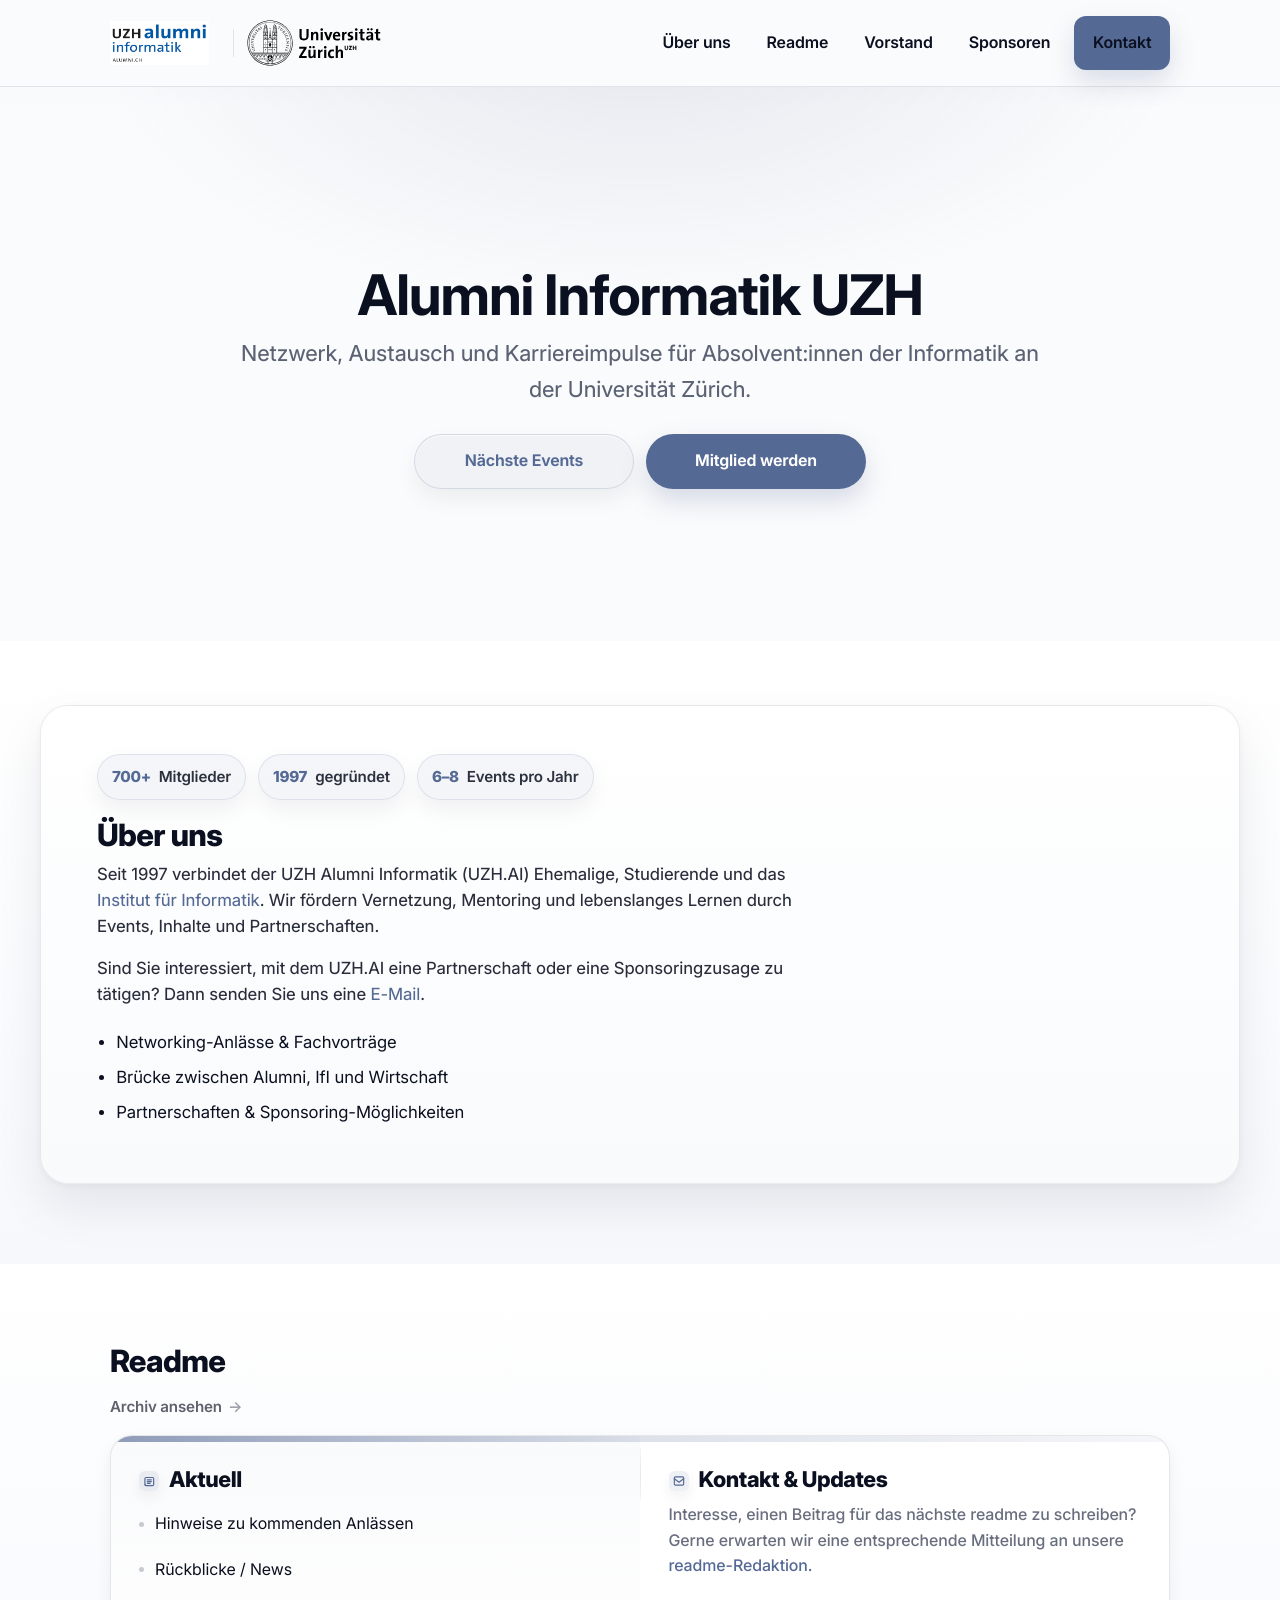
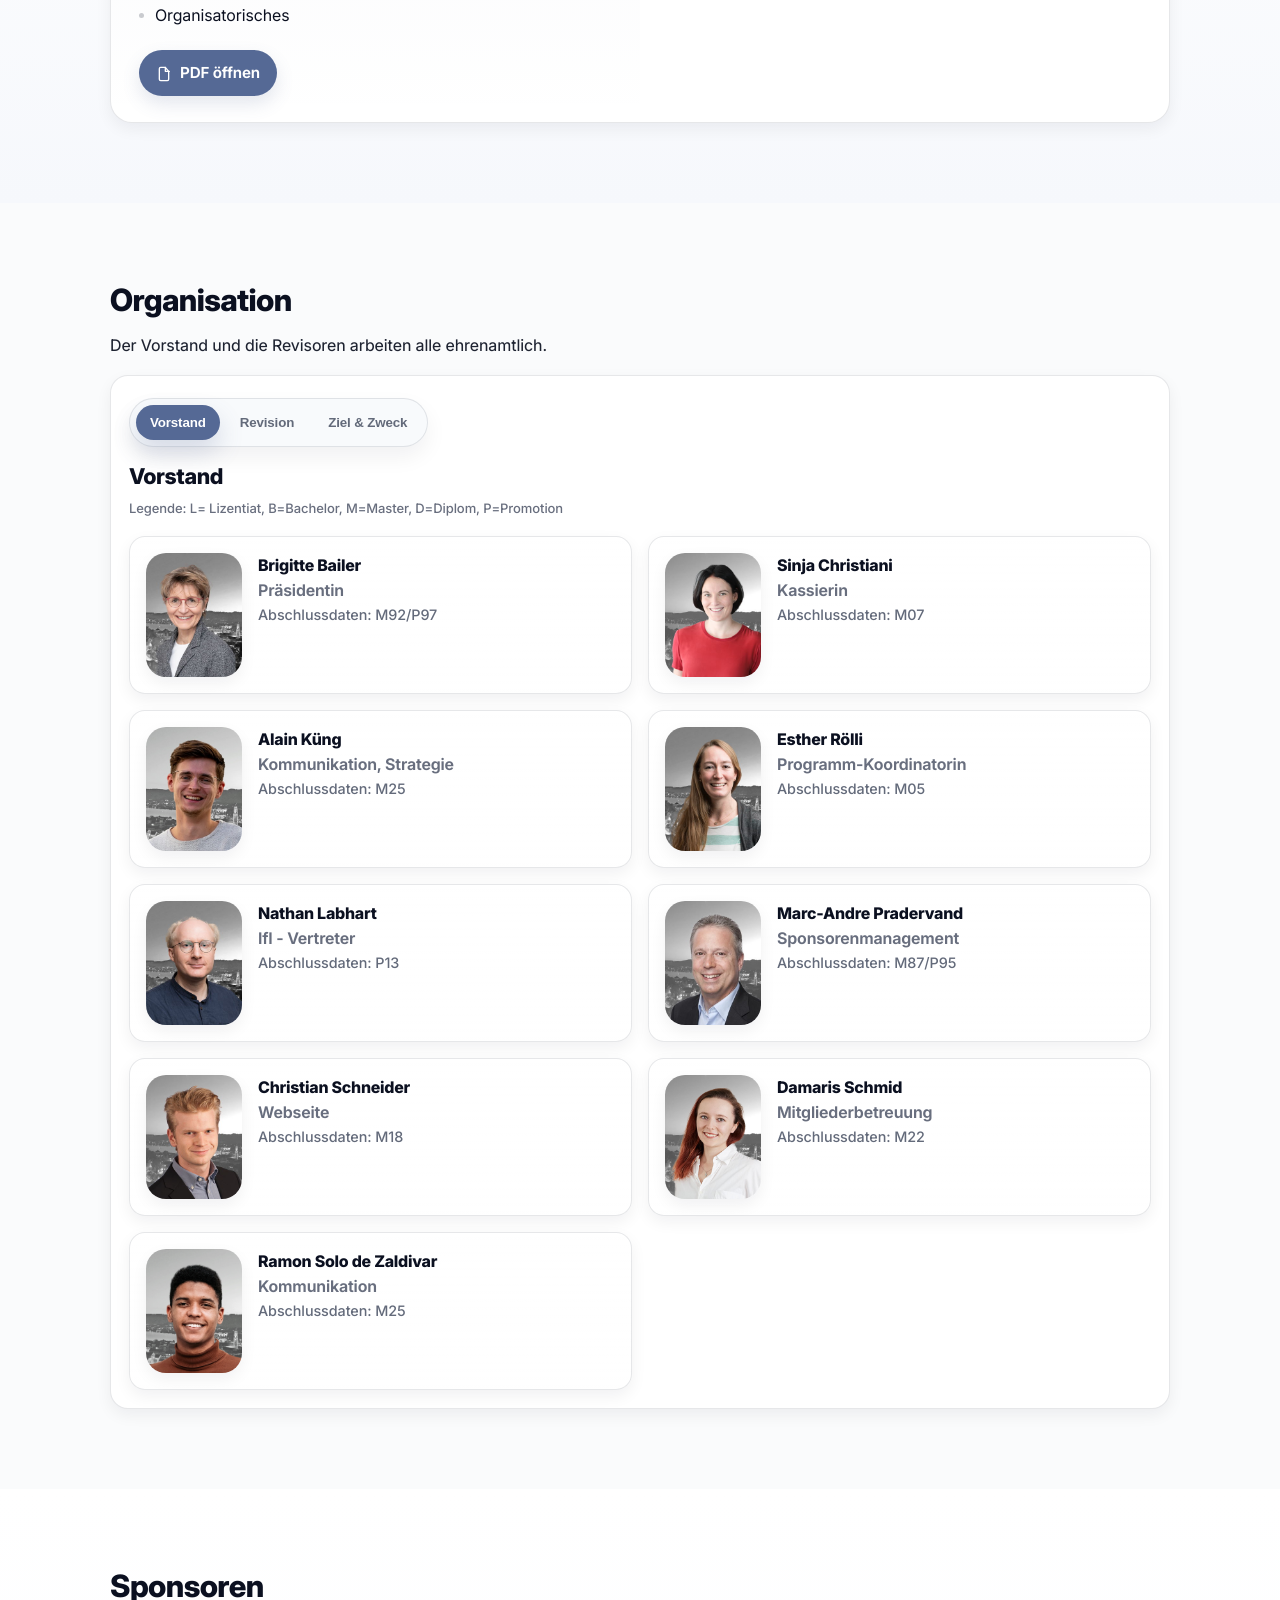
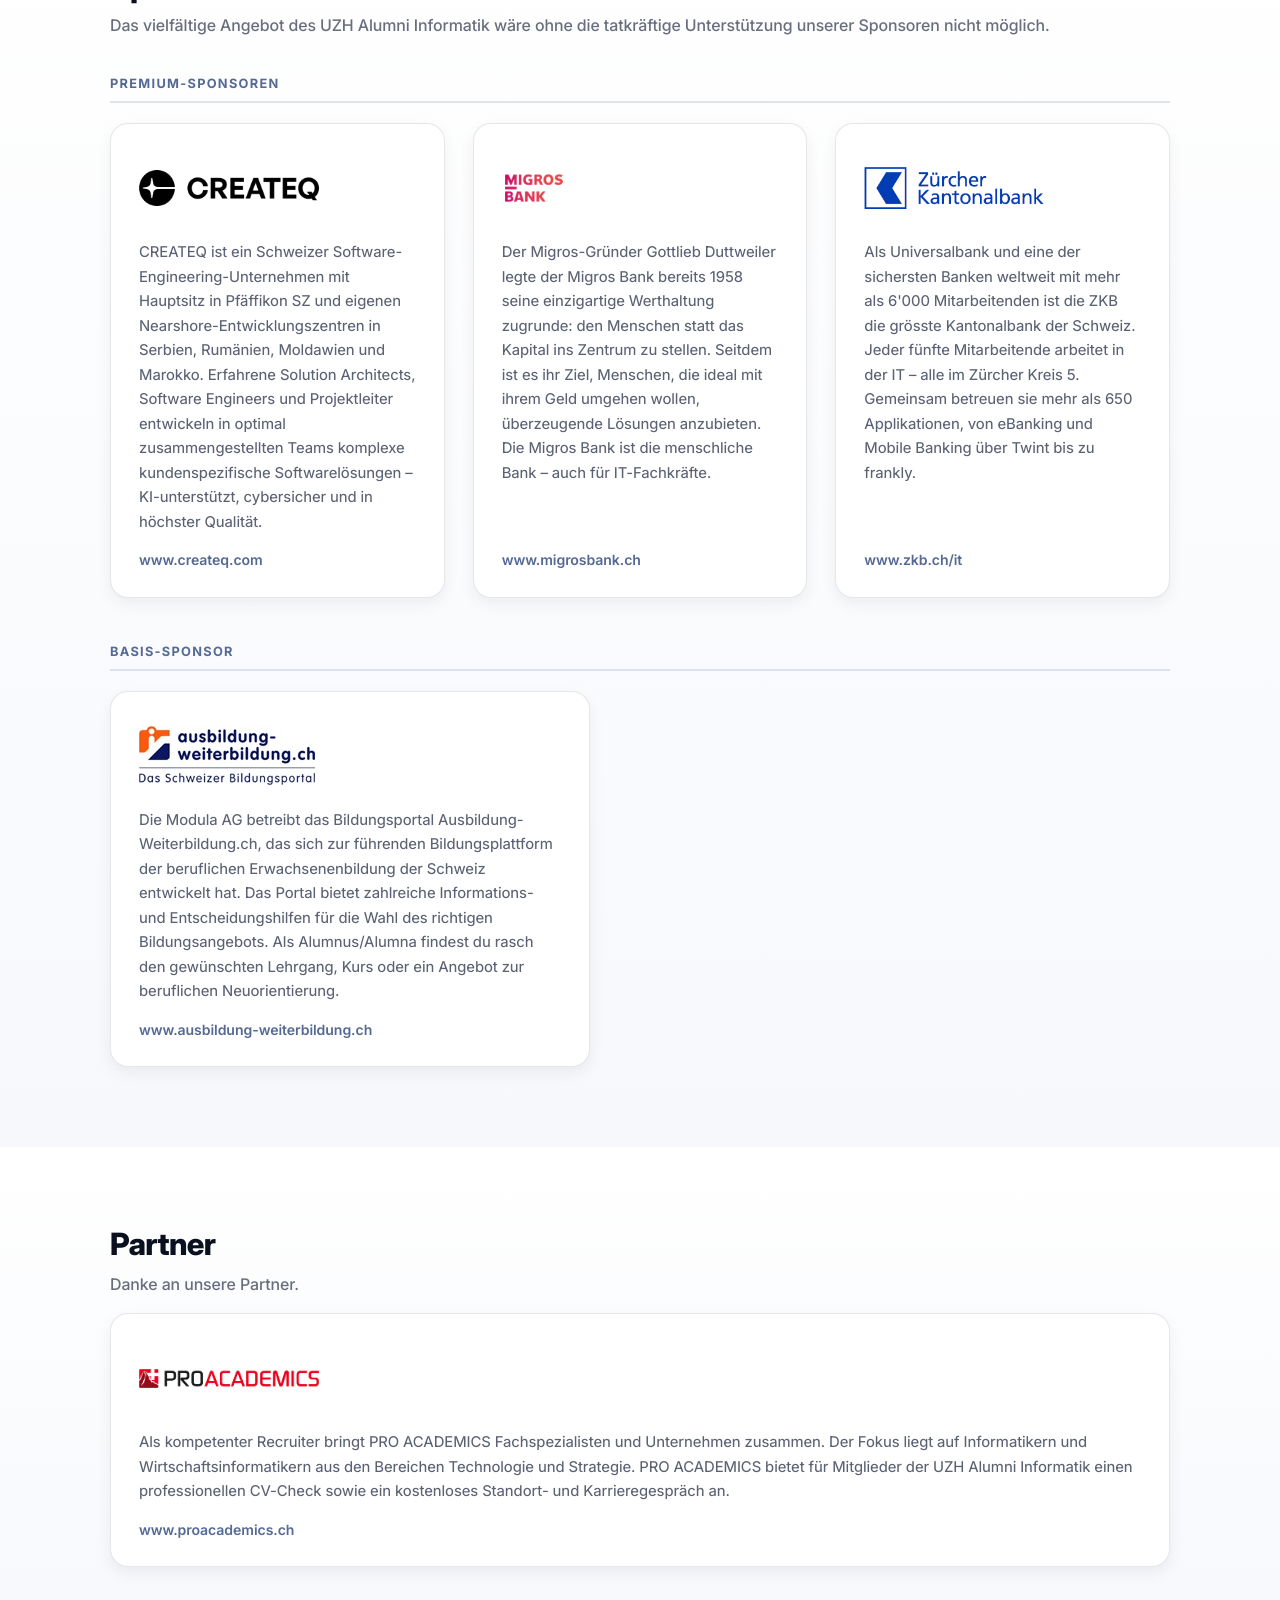
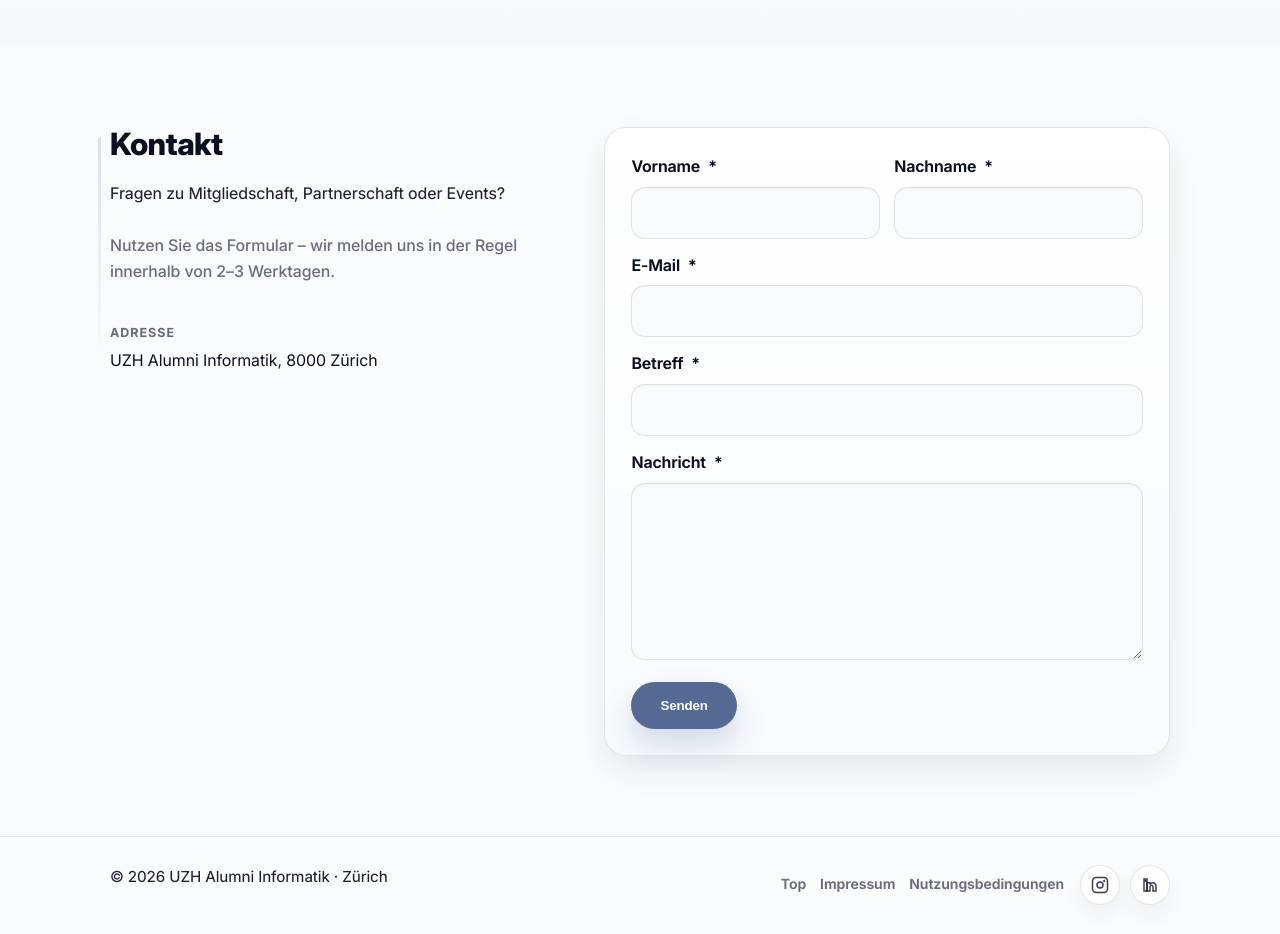
==== index.html @ 8ca9fd99 "feat: sponsor redesign, Pantone brand colour, and PDF event parser Sponsors / Partners: - Brand colo" ====
<!doctype html>
<html lang="de">
<head>
    <meta charset="utf-8"/>
    <meta name="viewport" content="width=device-width, initial-scale=1"/>
    <title>UZH Alumni Informatik – Netzwerk, Events, Sponsoren</title>
    <meta name="description" content="Alumni Informatik Universität Zürich: Netzwerk, Events, Sponsoren & Kontakt."/>

    <!-- Premium typography (optional but recommended) -->
    <link rel="preconnect" href="https://fonts.googleapis.com">
    <link rel="preconnect" href="https://fonts.gstatic.com" crossorigin>
    <link href="https://fonts.googleapis.com/css2?family=Inter:wght@400;500;600;700;800&display=swap" rel="stylesheet">

    <link rel="stylesheet" href="styles.css?v=20251117"/>
    <link rel="icon" href="uploads/logos/alumni_logo_header.png">
</head>
<body class="theme-quartz-ivory">

<header class="site-header">
    <div class="container header-inner">
        <a class="brand" href="#top" aria-label="Startseite">
            <img src="uploads/logos/alumni_logo_header.png" alt="UZH Alumni Informatik - Alumni.ch">
        </a>

        <a class="brand-uzh" href="https://www.uzh.ch" target="_blank" rel="noopener" aria-label="UZH Website">
            <img src="uploads/logos/uzh-logo.svg" alt="Universität Zürich">
        </a>

        <nav class="nav">
            <a href="#about">Über uns</a>
            <!--            <a href="#events">Events</a>-->
            <a href="#readme">Readme</a>
            <a href="#vorstand">Vorstand</a>
            <a href="#sponsors">Sponsoren</a>
            <a href="#contact" class="btn btn-primary">Kontakt</a>
        </nav>

        <button class="nav-toggle" aria-label="Menü öffnen" aria-expanded="false">☰</button>
    </div>
</header>

<!-- Hero -->
<section id="top" class="section hero">
    <div class="container hero-inner">
        <h1>Alumni Informatik UZH</h1>
        <p class="lead">
            Netzwerk, Austausch und Karriereimpulse für Absolvent:innen der Informatik an der Universität Zürich.
        </p>
        <div class="hero-cta">

            <a href="uploads/events/naechste_events.pdf" class="btn btn-ghost" target="_blank" rel="noopener">
                Nächste Events
            </a>
            <a href="https://uzhalumni.ch/page/mitgliedschaft" class="btn btn-primary" target="_blank" rel="noopener">
                Mitglied werden
            </a>
        </div>
    </div>
    <div class="hero-bg" aria-hidden="true"></div>
</section>

<!-- About -->
<section id="about" class="section section-alt">
    <div class="container grid-2 about-card">
        <div>
            <ul class="about-stats">
                <li><strong>700+</strong> Mitglieder</li>
                <li><strong>1997</strong> gegründet</li>
                <li><strong>6–8</strong> Events pro Jahr</li>
            </ul>

            <h2>Über uns</h2>
            <p>
                Seit 1997 verbindet der UZH Alumni Informatik (UZH.AI) Ehemalige, Studierende und das
                <a href="https://www.ifi.uzh.ch" target="_blank" rel="noopener">Institut für Informatik</a>.
                Wir fördern Vernetzung, Mentoring und lebenslanges Lernen durch Events, Inhalte und Partnerschaften.
            </p>
            <p>
                Sind Sie interessiert, mit dem UZH.AI eine Partnerschaft oder eine Sponsoringzusage zu tätigen?
                Dann senden Sie uns eine <a href="#contact">E-Mail</a>.
            </p>

            <ul class="checklist">
                <li>Networking-Anlässe & Fachvorträge</li>
                <li>Brücke zwischen Alumni, IfI und Wirtschaft</li>
                <li>Partnerschaften & Sponsoring-Möglichkeiten</li>
            </ul>
        </div>
    </div>
</section>


<!-- Readme -->
<section id="readme" class="section section-alt">
    <div class="container">
        <div class="section-head readme-head">
            <div class="readme-head-top">
                <h2>Readme</h2>
            </div>
            <!--            <p class="muted">Unser Vereinsbulletin.</p>-->
            <p><a href="readme-archiv.php" class="readme-archive-link">Archiv ansehen</a></p>
        </div>

        <div class="card readme-split">
            <div class="readme-col">
                <h3>Aktuell</h3>
                <ul class="mini-list">
                    <li>Hinweise zu kommenden Anlässen</li>
                    <li>Rückblicke / News</li>
                    <li>Organisatorisches</li>
                </ul>

                <div class="readme-actions">
                    <a class="btn btn-primary btn-sm" href="readme/archive/latest.pdf"
                       target="_blank"
                       rel="noopener">
                        PDF öffnen
                    </a>
                </div>
            </div>

            <div class="readme-divider" aria-hidden="true"></div>

            <div class="readme-col">
                <h3>Kontakt & Updates</h3>
                <p class="muted">
                    Interesse, einen Beitrag für das nächste readme zu schreiben? Gerne erwarten wir eine entsprechende
                    Mitteilung an unsere <a href="mailto:nathan.labhart@alumni.ch">readme-Redaktion.</a>
                </p>
            </div>
        </div>
    </div>
</section>

<!-- Organisation -->
<section id="vorstand" class="section">
    <div class="container">
        <div class="section-head">
            <h2>Organisation</h2>
            <p>Der Vorstand und die Revisoren arbeiten alle ehrenamtlich.</p>
        </div>

        <article class="card org-card">
            <div class="org-tabs in-card" role="tablist" aria-label="Organisation Tabs">
                <button class="tab active" role="tab" aria-selected="true" aria-controls="tab-vorstand" id="t-vorstand">
                    Vorstand
                </button>
                <button class="tab" role="tab" aria-selected="false" aria-controls="tab-revision" id="t-revision">
                    Revision
                </button>
                <button class="tab" role="tab" aria-selected="false" aria-controls="tab-zweck" id="t-zweck">Ziel &
                    Zweck
                </button>
            </div>

            <div class="org-panels">
                <!-- Vorstand -->
                <section id="tab-vorstand" class="org-panel" role="tabpanel" aria-labelledby="t-vorstand">
                    <h3>Vorstand</h3>
                    <p class="muted" style="font-size: small">Legende: L= Lizentiat, B=Bachelor, M=Master, D=Diplom,
                        P=Promotion</p>
                    <div class="people-grid">
                        <article class="person">
                            <img class="person-photo" src="uploads/vorstand/brigitte.jpg" alt="Brigitte Bailer"
                                 loading="lazy">
                            <div class="person-body">
                                <div class="person-name">Brigitte Bailer</div>
                                <div class="person-role">Präsidentin</div>
                                <div class="person-meta">Abschlussdaten: M92/P97</div>
                            </div>
                        </article>

                        <article class="person">
                            <img class="person-photo" src="uploads/vorstand/sinja.jpg" alt="Sinja Christiani"
                                 loading="lazy">
                            <div class="person-body">
                                <div class="person-name">Sinja Christiani</div>
                                <div class="person-role">Kassierin</div>
                                <div class="person-meta">Abschlussdaten: M07</div>
                            </div>
                        </article>

                        <article class="person">
                            <img class="person-photo" src="uploads/vorstand/alain.jpg" alt="Alain Küng" loading="lazy">
                            <div class="person-body">
                                <div class="person-name">Alain Küng</div>
                                <div class="person-role">Kommunikation, Strategie</div>
                                <div class="person-meta">Abschlussdaten: M25</div>
                            </div>
                        </article>

                        <article class="person">
                            <img class="person-photo" src="uploads/vorstand/esther.jpg" alt="Esther Rölli"
                                 loading="lazy">
                            <div class="person-body">
                                <div class="person-name">Esther Rölli</div>
                                <div class="person-role">Programm-Koordinatorin</div>
                                <div class="person-meta">Abschlussdaten: M05</div>
                            </div>
                        </article>

                        <article class="person">
                            <img class="person-photo" src="uploads/vorstand/nathan.jpg" alt="Nathan Labhart"
                                 loading="lazy">
                            <div class="person-body">
                                <div class="person-name">Nathan Labhart</div>
                                <div class="person-role">IfI - Vertreter</div>
                                <div class="person-meta">Abschlussdaten: P13</div>
                            </div>
                        </article>

                        <article class="person">
                            <img class="person-photo" src="uploads/vorstand/marc.jpg" alt="Marc-Andre Pradervand"
                                 loading="lazy">
                            <div class="person-body">
                                <div class="person-name">Marc-Andre Pradervand</div>
                                <div class="person-role">Sponsorenmanagement</div>
                                <div class="person-meta">Abschlussdaten: M87/P95</div>
                            </div>
                        </article>

                        <article class="person">
                            <img class="person-photo" src="uploads/vorstand/christian.jpg" alt="Christian Schneider"
                                 loading="lazy">
                            <div class="person-body">
                                <div class="person-name">Christian Schneider</div>
                                <div class="person-role">Webseite</div>
                                <div class="person-meta">Abschlussdaten: M18</div>
                            </div>
                        </article>

                        <article class="person">
                            <img class="person-photo" src="uploads/vorstand/damaris.png" alt="Damaris Schmid"
                                 loading="lazy">
                            <div class="person-body">
                                <div class="person-name">Damaris Schmid</div>
                                <div class="person-role">Mitgliederbetreuung</div>
                                <div class="person-meta">Abschlussdaten: M22</div>
                            </div>
                        </article>

                        <article class="person">
                            <img class="person-photo" src="uploads/vorstand/ramon.jpg" alt="Ramon Solo de Zaldivar"
                                 loading="lazy">
                            <div class="person-body">
                                <div class="person-name">Ramon Solo de Zaldivar</div>
                                <div class="person-role">Kommunikation</div>
                                <div class="person-meta">Abschlussdaten: M25</div>
                            </div>
                        </article>
                    </div>
                </section>

                <!-- Revision -->
                <section id="tab-revision" class="org-panel hidden" role="tabpanel" aria-labelledby="t-revision">
                    <h3>Revision</h3>
                    <p class="muted" style="font-size: small">Legende: L= Lizentiat, B=Bachelor, M=Master, D=Diplom,
                        P=Promotion</p>
                    <div class="people-grid">
                        <article class="person">
                            <img class="person-photo" src="uploads/vorstand/caroline.jpg" alt="Caroline Grässler"
                                 loading="lazy">
                            <div class="person-body">
                                <div class="person-name">Caroline Grässle</div>
                                <div class="person-role">Revisorin</div>
                                <div class="person-meta">Abschlussdaten: L87</div>
                            </div>
                        </article>

                        <article class="person">
                            <img class="person-photo" src="uploads/vorstand/oliver.jpg" alt="Oliver Hoeffleur"
                                 loading="lazy">
                            <div class="person-body">
                                <div class="person-name">Oliver Hoeffleur</div>
                                <div class="person-role">Revisor</div>
                                <div class="person-meta">Abschlussdaten: D00</div>
                            </div>
                        </article>
                    </div>
                </section>

                <!-- Ziel & Zweck -->
                <section id="tab-zweck" class="org-panel hidden" role="tabpanel" aria-labelledby="t-zweck">
                    <h3>Ziel & Zweck</h3>
                    <div class="zweck-grid">
                        <div>
                            <p class="muted">
                                Die UZH Alumni Informatik (UZH.AI) wurde 1997 gegründet und war 2006 Mitgründerin des
                                Dachverbandes der Alumni-Organisationen der Universität Zürich.
                            </p>
                            <p class="muted">Der Verein richtet sich an alle Absolventinnen und Absolventen eines
                                Informatikstudiums an der Universität Zürich sowie an promovierte Forschende des
                                Instituts für Informatik (IfI). Ziel der UZH.AI ist es:</p>
                            <ul class="checklist">
                                <li>Kontaktpflege unter ehemaligen Studentinnen und Studenten (engl. alumni) nach dem
                                    Abschluss des Studiums oder des Doktorats und Aufbau einer Plattform für
                                    Erfahrungsaustausch, Networking, Karriereförderung und gesellschaftliche Anlässe.
                                </li>
                                <li>Förderung des Ansehens der UZH.AI Studiengänge in der Öffentlichkeit und damit des
                                    Ansehens der Universität Zürich (UZH), des Instituts für Informatik (IfI) und der
                                    wirtschaftswissenschaftlichen Fakultät (WWF) und der UZH Alumni-Gemeinde
                                </li>
                                <li>Unterstützung des akademischen Nachwuchses in den UZH.AI-Studiengängen.</li>
                                <li>Vernetzung von Alumni & IfI</li>
                            </ul>
                        </div>

                        <div class="card inner">
                            <h4>Dokumente</h4>
                            <div class="doc-links">
                                <a class="btn btn-ghost" href="uploads/statuten/uzh_ai_statuten.pdf" target="_blank"
                                   rel="noopener">Statuten</a>
<!--                                <a class="btn btn-ghost" href="uploads/reglement.pdf" target="_blank" rel="noopener">Reglement</a>-->
                            </div>
                        </div>
                    </div>
                </section>
            </div>
        </article>
    </div>
</section>

<!-- Sponsors -->
<section id="sponsors" class="section section-alt">
    <div class="container">
        <h2>Sponsoren</h2>
        <p class="muted">Das vielfältige Angebot des UZH Alumni Informatik wäre ohne die tatkräftige Unterstützung unserer Sponsoren nicht möglich.</p>

        <h3 class="sponsor-tier-label">Premium-Sponsoren</h3>
        <div class="sponsor-grid">
            <div class="sponsor-card">
                <a href="https://www.createq.com/" target="_blank" rel="noopener" title="Createq – Website öffnen" class="sponsor-logo-link">
                    <img src="uploads/logos/logo_createq.png" alt="Createq"/>
                </a>
                <p class="sponsor-desc">CREATEQ ist ein Schweizer Software-Engineering-Unternehmen mit Hauptsitz in Pfäffikon SZ und eigenen Nearshore-Entwicklungszentren in Serbien, Rumänien, Moldawien und Marokko. Erfahrene Solution Architects, Software Engineers und Projektleiter entwickeln in optimal zusammengestellten Teams komplexe kundenspezifische Softwarelösungen – KI-unterstützt, cybersicher und in höchster Qualität.</p>
                <a href="https://www.createq.com/" target="_blank" rel="noopener" class="sponsor-link">www.createq.com</a>
            </div>
            <div class="sponsor-card">
                <a href="https://www.migrosbank.ch/" target="_blank" rel="noopener" title="Migros Bank – Website öffnen" class="sponsor-logo-link">
                    <img src="uploads/logos/logo_migrosbank.png" alt="Migros Bank"/>
                </a>
                <p class="sponsor-desc">Der Migros-Gründer Gottlieb Duttweiler legte der Migros Bank bereits 1958 seine einzigartige Werthaltung zugrunde: den Menschen statt das Kapital ins Zentrum zu stellen. Seitdem ist es ihr Ziel, Menschen, die ideal mit ihrem Geld umgehen wollen, überzeugende Lösungen anzubieten. Die Migros Bank ist die menschliche Bank – auch für IT-Fachkräfte.</p>
                <a href="https://www.migrosbank.ch/" target="_blank" rel="noopener" class="sponsor-link">www.migrosbank.ch</a>
            </div>
            <div class="sponsor-card">
                <a href="https://www.zkb.ch/it" target="_blank" rel="noopener" title="Zürcher Kantonalbank – Website öffnen" class="sponsor-logo-link">
                    <img src="uploads/logos/logo_zkb.png" alt="Zürcher Kantonalbank"/>
                </a>
                <p class="sponsor-desc">Als Universalbank und eine der sichersten Banken weltweit mit mehr als 6'000 Mitarbeitenden ist die ZKB die grösste Kantonalbank der Schweiz. Jeder fünfte Mitarbeitende arbeitet in der IT – alle im Zürcher Kreis 5. Gemeinsam betreuen sie mehr als 650 Applikationen, von eBanking und Mobile Banking über Twint bis zu frankly.</p>
                <a href="https://www.zkb.ch/it" target="_blank" rel="noopener" class="sponsor-link">www.zkb.ch/it</a>
            </div>
        </div>

        <h3 class="sponsor-tier-label sponsor-tier-label--basis">Basis-Sponsor</h3>
        <div class="sponsor-grid sponsor-grid--basis">
            <div class="sponsor-card">
                <a href="https://www.ausbildung-weiterbildung.ch/" target="_blank" rel="noopener" title="Ausbildung-Weiterbildung.ch – Website öffnen" class="sponsor-logo-link">
                    <img src="uploads/logos/logo_ausbildung-weiterbildung.jpg" alt="Ausbildung-Weiterbildung.ch"/>
                </a>
                <p class="sponsor-desc">Die Modula AG betreibt das Bildungsportal Ausbildung-Weiterbildung.ch, das sich zur führenden Bildungsplattform der beruflichen Erwachsenenbildung der Schweiz entwickelt hat. Das Portal bietet zahlreiche Informations- und Entscheidungshilfen für die Wahl des richtigen Bildungsangebots. Als Alumnus/Alumna findest du rasch den gewünschten Lehrgang, Kurs oder ein Angebot zur beruflichen Neuorientierung.</p>
                <a href="https://www.ausbildung-weiterbildung.ch/" target="_blank" rel="noopener" class="sponsor-link">www.ausbildung-weiterbildung.ch</a>
            </div>
        </div>
    </div>
</section>

<!-- Partners -->
<section id="partner" class="section section-alt">
    <div class="container">
        <h2>Partner</h2>
        <p class="muted">Danke an unsere Partner.</p>

        <div class="sponsor-grid">
            <div class="sponsor-card">
                <a href="https://www.proacademics.ch/" target="_blank" rel="noopener" title="Pro Academics AG – Website öffnen" class="sponsor-logo-link">
                    <img src="uploads/logos/proacademics.webp" alt="Pro Academics AG"/>
                </a>
                <p class="sponsor-desc">Als kompetenter Recruiter bringt PRO ACADEMICS Fachspezialisten und Unternehmen zusammen. Der Fokus liegt auf Informatikern und Wirtschaftsinformatikern aus den Bereichen Technologie und Strategie. PRO ACADEMICS bietet für Mitglieder der UZH Alumni Informatik einen professionellen CV-Check sowie ein kostenloses Standort- und Karrieregespräch an.</p>
                <a href="https://www.proacademics.ch/" target="_blank" rel="noopener" class="sponsor-link">www.proacademics.ch</a>
            </div>
        </div>
    </div>
</section>

<!-- Contact -->
<section id="contact" class="section">
    <div class="container grid-2">
        <div class="contact-copy">
            <h2>Kontakt</h2>
            <p class="contact-lead">Fragen zu Mitgliedschaft, Partnerschaft oder Events?</p>
            <p class="muted">Nutzen Sie das Formular – wir melden uns in der Regel innerhalb von 2–3 Werktagen.</p>

            <ul class="contact-meta">
                <li>
                    <span class="label">Adresse</span>
                    <span>UZH Alumni Informatik, 8000 Zürich</span>
                </li>
            </ul>
        </div>

        <form id="contactForm" class="card" method="post" action="api/contact.php" novalidate>
            <div class="grid-2">
                <label><span class="label-text">Vorname<span class="req"></span>*</span>
                    <input name="first" required aria-required="true">
                </label>
                <label><span class="label-text">Nachname<span class="req"></span>*</span>
                    <input name="last" required aria-required="true">
                </label>
            </div>

            <label><span class="label-text">E-Mail<span class="req"></span>*</span>
                <input type="email" name="email" required aria-required="true">
            </label>

            <label><span class="label-text">Betreff<span class="req"></span>*</span>
                <input name="subject" required aria-required="true">
            </label>

            <label><span class="label-text">Nachricht<span class="req"></span>*</span>
                <textarea name="message" rows="6" required aria-required="true"></textarea>
            </label>

            <input type="hidden" name="csrf" id="csrf">
            <input type="hidden" name="company" class="hp" autocomplete="off" tabindex="-1" aria-hidden="true">

            <div class="form-actions">
                <button class="btn btn-primary" type="submit">Senden</button>
                <p id="contactStatus" class="muted" role="status" aria-live="polite"></p>
            </div>
        </form>
    </div>
</section>

<footer class="footer">
    <div class="container footer-inner">
        <p>© <span id="y"></span> UZH Alumni Informatik · Zürich</p>
        <div class="footer-right">
            <nav class="footer-nav" aria-label="Footer Navigation">
                <a href="#top">Top</a>
                <a href="#" onclick="alert('Impressum folgt');return false;">Impressum</a>
                <a href="#" onclick="alert('Nutzungsbedingungen folgen');return false;">Nutzungs­bedingungen</a>
            </nav>

            <div class="social-links" aria-label="Social Media">
                <!-- Replace href with your real profiles -->
                <a class="social" href="#" target="_blank" rel="noopener" aria-label="Instagram">
                    <span class="social-ic" aria-hidden="true">
                        <svg viewBox="0 0 24 24" fill="none" xmlns="http://www.w3.org/2000/svg"><path d="M7 2h10a5 5 0 0 1 5 5v10a5 5 0 0 1-5 5H7a5 5 0 0 1-5-5V7a5 5 0 0 1 5-5Z" stroke="currentColor" stroke-width="2"/><path d="M12 16a4 4 0 1 0 0-8 4 4 0 0 0 0 8Z" stroke="currentColor" stroke-width="2"/><path d="M17.5 6.5h.01" stroke="currentColor" stroke-width="3" stroke-linecap="round"/></svg>
                    </span>
                </a>
                <a class="social" href="https://www.linkedin.com/company/uzh-alumni-informatik" target="_blank" rel="noopener" aria-label="LinkedIn">
                    <span class="social-ic" aria-hidden="true">
                        <svg viewBox="0 0 24 24" fill="none" xmlns="http://www.w3.org/2000/svg"><path d="M4 4h4v16H4V4Z" stroke="currentColor" stroke-width="2"/><path d="M8 9h4v2.2c.6-1.3 2-2.3 3.9-2.3 3 0 4.1 1.9 4.1 5.3V20h-4v-5.2c0-1.5-.3-2.6-1.6-2.6-1.3 0-2.4 1-2.4 2.9V20H8V9Z" stroke="currentColor" stroke-width="2"/><path d="M6 6.5h.01" stroke="currentColor" stroke-width="3" stroke-linecap="round"/></svg>
                    </span>
                </a>
            </div>
        </div>
    </div>
</footer>

<script>
    // Mobile nav
    const toggle = document.querySelector('.nav-toggle');
    const nav = document.querySelector('.nav');
    toggle.addEventListener('click', () => {
        const open = nav.classList.toggle('open');
        toggle.setAttribute('aria-expanded', String(open));
        toggle.setAttribute('aria-label', open ? 'Menü schließen' : 'Menü öffnen');
    });
    nav.querySelectorAll('a').forEach(link => {
        link.addEventListener('click', () => {
            nav.classList.remove('open');
            toggle.setAttribute('aria-expanded', 'false');
            toggle.setAttribute('aria-label', 'Menü öffnen');
        });
    });

    // Footer year
    document.getElementById('y').textContent = new Date().getFullYear();

    // CSRF token for contact
    const token = (Math.random().toString(36).slice(2) + Math.random().toString(36).slice(2));
    document.getElementById('csrf').value = token;
    sessionStorage.setItem('csrf', token);

    // Contact AJAX
    const form = document.getElementById('contactForm');
    const status = document.getElementById('contactStatus');
    form.addEventListener('submit', async (e) => {
        e.preventDefault();
        form.classList.add('was-validated');
        if (!form.checkValidity()) {
            form.reportValidity();
            return;
        }

        status.textContent = 'Senden …';
        status.className = 'muted';

        const data = new FormData(form);
        try {
            const res = await fetch(form.action, {method: 'POST', body: data});
            if (!res.ok) throw new Error('Server error');
            const json = await res.json();

            if (json.ok) {
                status.textContent = 'Danke! Wir melden uns.';
                status.className = 'success-text';
                form.reset();
                form.classList.remove('was-validated');

                const t = Math.random().toString(36).slice(2) + Math.random().toString(36).slice(2);
                document.getElementById('csrf').value = t;
                sessionStorage.setItem('csrf', t);
            } else {
                status.textContent = json.error || 'Senden fehlgeschlagen.';
                status.className = 'error-text';
            }
        } catch (err) {
            status.textContent = 'Netzwerkfehler. Bitte versuchen Sie es erneut.';
            status.className = 'error-text';
            console.error(err);
        }
    });

    // ===== Events Carousel: upcoming only =====
    (async function renderEvents() {
        const track = document.getElementById('eventsTrack');
        const count = document.getElementById('eventsCount');
        const q = document.getElementById('q');
        const prevBtn = document.querySelector('.car-btn.prev');
        const nextBtn = document.querySelector('.car-btn.next');

        let all = [];
        try {
            const res = await fetch('events.json', {cache: 'no-cache'});
            if (!res.ok) throw new Error('Failed to load');
            all = await res.json();
        } catch (e) {
            track.innerHTML = `<p class="muted">Events konnten nicht geladen werden. Bitte versuchen Sie es später erneut.</p>`;
            console.error('Event loading error:', e);
            return;
        }
        all = Array.isArray(all) ? all : [];

        const fmt = new Intl.DateTimeFormat('de-CH', {
            weekday: 'short', year: 'numeric', month: 'short', day: 'numeric', hour: '2-digit', minute: '2-digit'
        });

        function escapeHtml(s) {
            const div = document.createElement('div');
            div.textContent = String(s);
            return div.innerHTML;
        }

        function itemsUpcoming() {
            const now = new Date();
            let items = all.filter(e => new Date(e.start) >= now);
            const text = q.value.trim().toLowerCase();
            if (text) {
                items = items.filter(e =>
                    (e.title ?? '').toLowerCase().includes(text) ||
                    (e.location ?? '').toLowerCase().includes(text) ||
                    (e.description ?? '').toLowerCase().includes(text) ||
                    (e.tags ?? []).join(' ').toLowerCase().includes(text)
                );
            }
            items.sort((a, b) => a.start.localeCompare(b.start));
            return items;
        }

        function render() {
            const items = itemsUpcoming();
            if (!items.length) {
                track.innerHTML = `<p class="muted" style="padding:12px">Keine bevorstehenden Events gefunden.</p>`;
                count.textContent = '';
                prevBtn.disabled = true;
                nextBtn.disabled = true;
                return;
            }

            track.innerHTML = items.map(e => {
                const start = new Date(e.start);
                const end = e.end ? new Date(e.end) : null;
                const when = end ? `${fmt.format(start)} – ${fmt.format(end)}` : fmt.format(start);
                const img = e.image
                    ? `<img loading="lazy" src="${escapeHtml(e.image)}" alt="">`
                    : `<img loading="lazy" src="uploads/logos/uzh-placeholder.jpg" alt="Universität Zürich">`;

                const url = e.url
                    ? `<a class="btn btn-ghost" href="${escapeHtml(e.url)}" target="_blank" rel="noopener">Infos / Anmeldung</a>`
                    : '';

                const tags = (e.tags ?? []).slice(0, 3).map(t => `<span class="tag">${escapeHtml(t)}</span>`).join('');

                return `
          <article class="card event-card">
            <figure class="card-media">
              ${img}
              <span class="card-label">Event</span>
            </figure>
            <div class="event-body">
              <h3>${escapeHtml(e.title ?? '')}</h3>
              <div class="event-meta">${when}${e.location ? ' · ' + escapeHtml(e.location) : ''}</div>
              ${e.description ? `<p>${escapeHtml(e.description)}</p>` : ''}
              <div class="event-actions">
                ${url}
                ${tags ? `<div class="tags">${tags}</div>` : ''}
              </div>
            </div>
          </article>
        `;
            }).join('');

            count.textContent = `${items.length} Event${items.length === 1 ? '' : 's'} angezeigt`;
            requestAnimationFrame(updateArrowState);
        }

        function cardStep() {
            const card = track.querySelector('.event-card');
            if (!card) return 300;
            const style = getComputedStyle(track);
            const gap = parseInt(style.columnGap || style.gap || '18', 10);
            return card.getBoundingClientRect().width + gap;
        }

        function scrollNext() {
            track.scrollBy({left: cardStep(), behavior: 'smooth'});
        }

        function scrollPrev() {
            track.scrollBy({left: -cardStep(), behavior: 'smooth'});
        }

        function updateArrowState() {
            const max = track.scrollWidth - track.clientWidth - 1;
            prevBtn.disabled = track.scrollLeft <= 0;
            nextBtn.disabled = track.scrollLeft >= max;
        }

        let debounceTimer;
        q.addEventListener('input', () => {
            clearTimeout(debounceTimer);
            debounceTimer = setTimeout(render, 250);
        });

        prevBtn.addEventListener('click', scrollPrev);
        nextBtn.addEventListener('click', scrollNext);
        track.addEventListener('scroll', () => window.requestAnimationFrame(updateArrowState));
        window.addEventListener('resize', updateArrowState);

        render();
    })();

    // ===== Tabs for Organisation =====
    (function tabs() {
        const buttons = document.querySelectorAll('.org-tabs .tab');
        const panels = document.querySelectorAll('.org-panel');

        function activate(id) {
            buttons.forEach(b => {
                const on = b.id === id;
                b.classList.toggle('active', on);
                b.setAttribute('aria-selected', on ? 'true' : 'false');
            });
            panels.forEach(p => p.classList.toggle('hidden', p.getAttribute('aria-labelledby') !== id));
        }

        buttons.forEach(b => b.addEventListener('click', () => activate(b.id)));
    })();
</script>
</body>
</html>
---- styles.css ----
/* =========================================================
   UZH Alumni Informatik — Premium, cleaned CSS (used classes only)
========================================================= */

/* ---------- Tokens ---------- */
:root {
    --bg: #fafbfc;
    --fg: #0b1020;
    --muted: #5b6273;

    --line: rgba(15, 23, 42, .10);

    --card: #fff;
    --brand: #556995;
    --brand-ink: #fff;

    --shadow-sm: 0 6px 16px rgba(11, 16, 32, .06);
    --shadow-md: 0 14px 32px rgba(11, 16, 32, .08);

    --radius: 18px;
    --container: 1100px;
}

/* ---------- Reset / Base ---------- */
* {
    box-sizing: border-box;
}

html {
    scroll-behavior: smooth;
    -webkit-font-smoothing: antialiased;
    -moz-osx-font-smoothing: grayscale;
    text-rendering: geometricPrecision;
}

body {
    margin: 0;
    background: var(--bg);
    color: var(--fg);
    font: 16px/1.6 "Inter", system-ui, -apple-system, Segoe UI, Roboto, Ubuntu, sans-serif;
    letter-spacing: -0.005em;
    font-kerning: normal;
}

img {
    max-width: 100%;
    display: block;
}

a {
    color: var(--brand);
    text-decoration: none;
    text-underline-offset: 3px;
    text-decoration-thickness: 1px;
}

a:hover {
    text-decoration: underline;
    text-decoration-thickness: 2px;
}

.muted {
    color: rgba(91, 98, 115, .92);
    font-weight: 500;
}

/* Headings */
h1, h2, h3, h4 {
    letter-spacing: -0.02em;
    line-height: 1.15;
    margin: 0 0 .55rem;
}

h2 {
    font-size: clamp(24px, 2.4vw, 34px);
    font-weight: 800;
}

h3 {
    font-size: clamp(18px, 1.7vw, 22px);
    font-weight: 800;
}

h4 {
    font-size: 16px;
    font-weight: 800;
    letter-spacing: -0.01em;
}

p {
    margin: 0 0 1rem;
    font-weight: 450;
    color: rgba(11, 16, 32, .92);
}

/* ---------- Layout ---------- */
.container {
    max-width: var(--container);
    margin: 0 auto;
    padding: 0 20px;
}

.section {
    padding: 80px 0;
}

.section-alt {
    background: linear-gradient(180deg, #fff, #f6f8fc);
}

.section-head {
    display: flex;
    flex-direction: column;
    align-items: flex-start;
    gap: 6px;
}

.card {
    background: var(--card);
    border: 1px solid var(--line);
    border-radius: var(--radius);
    box-shadow: var(--shadow-sm);
    padding: 22px;
}

.hidden {
    display: none;
}

/* Accessibility */
:focus-visible {
    outline: 3px solid rgba(85, 105, 149, .6);
    outline-offset: 2px;
    border-radius: 8px;
}

@media (prefers-reduced-motion: reduce) {
    * {
        transition: none !important;
    }
}

/* =========================================================
   HEADER / NAV
========================================================= */
.site-header {
    position: sticky;
    top: 0;
    z-index: 50;
    background: rgba(250, 251, 252, .94);
    backdrop-filter: blur(14px);
    border-bottom: 1px solid var(--line);
}

.header-inner {
    display: flex;
    align-items: center;
    gap: 18px;
    min-height: 86px;
}

.brand, .brand-uzh {
    display: flex;
    align-items: center;
}

.brand img {
    height: 44px;
}

.brand-uzh img {
    height: 46px;
}

.brand-uzh {
    padding-left: 14px;
    margin-left: 6px;
    position: relative;
}

.brand-uzh::before {
    content: "";
    position: absolute;
    left: 0;
    top: 50%;
    transform: translateY(-50%);
    width: 1px;
    height: 28px;
    background: var(--line);
}

.nav {
    margin-left: auto;
    display: flex;
    align-items: center;
    gap: 12px;
}

.nav a {
    padding: 9px 12px;
    border-radius: 12px;
    font-weight: 600;
    letter-spacing: -0.01em;
    color: var(--fg);
}

.nav a:not(.btn):hover {
    background: rgba(15, 23, 42, .045);
    text-decoration: none;
}

.nav .btn-primary {
    padding: .8rem 1.1rem;
    box-shadow: 0 12px 26px rgba(85, 105, 149, .20);
}

.nav-toggle {
    display: none;
    background: none;
    border: 0;
    font-size: 26px;
}

@media (max-width: 860px) {
    .nav {
        display: none;
    }

    .nav.open {
        display: block;
        position: absolute;
        right: 20px;
        top: 86px;
        background: var(--card);
        padding: 14px;
        border-radius: 16px;
        box-shadow: var(--shadow-md);
    }

    .nav-toggle {
        display: block;
    }
}

/* =========================================================
   HERO
========================================================= */
.hero {
    position: relative;
    overflow: hidden
}

.hero-inner {
    padding: 96px 0 72px;
    text-align: center
}

.hero h1 {
    font-size: clamp(34px, 5vw, 56px);
    margin: 0 0 10px;
    letter-spacing: -.02em
}

.lead {
    color: var(--muted);
    font-size: clamp(18px, 2.5vw, 22px);
    max-width: 820px;
    margin: 0 auto 26px
}

.hero-cta {
    display: flex;
    gap: 12px;
    justify-content: center;
    flex-wrap: wrap
}

.hero-cta .btn {
    min-width: 220px
}

/* Make ghost look like “Swiss pill” */
.hero-cta .btn-ghost {
    background: rgba(85, 105, 149, .06);
    border: 1px solid rgba(85, 105, 149, .18);
    color: var(--brand);
    box-shadow: 0 10px 22px rgba(11, 16, 32, .06), inset 0 1px 0 rgba(255, 255, 255, .7)
}

.hero-cta .btn-ghost:hover {
    background: rgba(85, 105, 149, .10);
    border-color: rgba(85, 105, 149, .30)
}

.hero-bg {
    position: absolute;
    inset: -20% -20% auto -20%;
    height: 60%;
    background: radial-gradient(900px 450px at 50% 18%, rgba(85, 105, 149, .12), transparent 60%),
    linear-gradient(180deg, rgba(85, 105, 149, .08), transparent 40%);
}


/* =========================================================
   BUTTONS & INPUTS
========================================================= */
.btn {
    display: inline-flex;
    align-items: center;
    justify-content: center;
    padding: .85rem 1.25rem;
    border-radius: 999px;
    border: 1px solid var(--brand);
    background: transparent;
    color: var(--brand);
    font-weight: 650;
    letter-spacing: -0.01em;
    cursor: pointer;
    transition: transform .2s ease, box-shadow .2s ease, background .2s ease, border-color .2s ease, color .2s ease;
}

.btn:hover {
    transform: translateY(-1px);
    text-decoration: none;
}

.btn:active {
    transform: translateY(0);
}

.btn-primary {
    background: var(--brand);
    color: var(--brand-ink);
    border-color: transparent;
    box-shadow: 0 12px 26px rgba(85, 105, 149, .22);
}

.btn-primary:hover {
    box-shadow: 0 18px 36px rgba(85, 105, 149, .28);
}

.btn-ghost {
    border-color: var(--line);
    color: var(--fg);
}

/* Make Hero "Nächste Events" match About pills */
.hero-cta .btn-ghost {
    background: rgba(85, 105, 149, .06);
    border: 1px solid rgba(85, 105, 149, .18);
    color: var(--brand);
    box-shadow: 0 10px 22px rgba(11, 16, 32, .06), inset 0 1px 0 rgba(255, 255, 255, .6);
}

.hero-cta .btn-ghost:hover {
    background: rgba(85, 105, 149, .10);
    border-color: rgba(85, 105, 149, .30);
}

input, textarea {
    width: 100%;
    padding: .85rem 1rem;
    border-radius: 14px;
    border: 1px solid var(--line);
    background: #f8fafc;
    font: inherit;
    letter-spacing: -0.005em;
    font-weight: 500;
}

input:focus, textarea:focus {
    outline: none;
    border-color: var(--brand);
    box-shadow: 0 0 0 3px rgba(85, 105, 149, .12);
    background: #fff;
}

/* =========================================================
   ABOUT (card + pills)
========================================================= */
#about.section-alt {
    padding-top: 64px;
    padding-bottom: 80px;
}

#about .container.grid-2.about-card {
    max-width: 1200px;
    margin: 0 auto;

    background: linear-gradient(180deg, rgba(255, 255, 255, .96), rgba(248, 250, 252, .96));
    border-radius: 28px;
    border: 1px solid rgba(15, 23, 42, .08);
    box-shadow: 0 24px 48px rgba(11, 16, 32, .08), 0 2px 6px rgba(11, 16, 32, .04);

    padding: 48px 56px;
    display: block;
}

@media (max-width: 900px) {
    #about .container.grid-2.about-card {
        padding: 36px 28px;
        border-radius: 22px;
    }
}

#about .about-stats {
    display: flex;
    gap: 12px;
    margin: 0 0 18px;
    padding: 0;
    list-style: none;
    flex-wrap: wrap;
}

#about .about-stats li {
    display: inline-flex;
    align-items: center;
    gap: 8px;
    padding: 10px 14px;
    border-radius: 999px;
    background: rgba(85, 105, 149, .06);
    border: 1px solid rgba(85, 105, 149, .14);
    box-shadow: 0 10px 22px rgba(11, 16, 32, .06);
    color: rgba(11, 16, 32, .86);
    font-size: .95rem;
    font-weight: 600;
    letter-spacing: -0.01em;
}

#about .about-stats li strong {
    font-weight: 800;
    color: var(--brand);
    letter-spacing: -0.02em;
}

@media (max-width: 520px) {
    #about .about-stats {
        gap: 10px;
    }

    #about .about-stats li {
        padding: 9px 12px;
        font-size: .92rem;
    }
}

#about p {
    font-size: 1.05rem;
    line-height: 1.55;
    color: rgba(11, 16, 32, .88);
    max-width: 68ch;
}

/* Checklist (used in About + Zweck) */
.checklist {
    margin: 22px 0 0;
    padding-left: 1.2rem;
}

.checklist li {
    margin: 8px 0;
    font-size: 1.05rem;
}

/* =========================================================
   README (single split card + highlight band)
========================================================= */
#readme .card.readme-split {
    display: grid;
    grid-template-columns:1fr auto 1fr;
    gap: 0;
    padding: 0;
    border-radius: 22px;
    overflow: hidden;
    position: relative;
}

/* top accent band */
#readme .card.readme-split::before {
    content: "";
    position: absolute;
    top: 0;
    left: 0;
    right: 0;
    height: 6px;
    z-index: 3;
    background: linear-gradient(90deg, rgba(85, 105, 149, .65), rgba(85, 105, 149, .25), rgba(85, 105, 149, .05));
}

#readme .readme-col {
    padding: 32px 28px 26px;
}

#readme .readme-divider {
    position: relative;
    z-index: 1;
    background: rgba(15, 23, 42, .08); /* neutral so it doesn't clash with the band */
}

/* subtle divider accent that starts BELOW the band */
#readme .readme-divider::before {
    content: "";
    position: absolute;
    top: 12px; /* avoids band intersection */
    left: -1px;
    width: 3px;
    height: 52px;
    border-radius: 999px;
    background: linear-gradient(180deg, rgba(85, 105, 149, .45), rgba(85, 105, 149, .14), rgba(85, 105, 149, 0));
}

#readme .mini-list {
    margin: 10px 0 0;
    padding-left: 1.2rem;
}

#readme .mini-list li {
    margin: 6px 0;
}

#readme .readme-actions {
    display: flex;
    gap: 12px;
    flex-wrap: wrap;
    margin-top: 16px;
}

/* Readme icons (inline SVG via data URI) */
#readme .readme-col h3 {
    position: relative;
    padding-left: 30px;
}

#readme .readme-col h3::before {
    content: "";
    position: absolute;
    left: 0;
    top: 50%;
    transform: translateY(-50%);
    width: 20px;
    height: 20px;
    border-radius: 6px;
    background: rgba(85, 105, 149, .10);
    box-shadow: 0 6px 14px rgba(11, 16, 32, .06);
    background-repeat: no-repeat;
    background-position: center;
    background-size: 14px 14px;
}

#readme .readme-col:first-child h3::before {
    background-image: url("data:image/svg+xml,%3Csvg xmlns='http://www.w3.org/2000/svg' width='20' height='20' viewBox='0 0 24 24' fill='none'%3E%3Cpath d='M7 6h11a2 2 0 0 1 2 2v10a2 2 0 0 1-2 2H8a3 3 0 0 1-3-3V8a2 2 0 0 1 2-2Z' stroke='%23556995' stroke-width='2' stroke-linecap='round' stroke-linejoin='round'/%3E%3Cpath d='M5 18a2 2 0 0 0 2 2' stroke='%23556995' stroke-width='2' stroke-linecap='round'/%3E%3Cpath d='M9 10h7M9 13h7M9 16h5' stroke='%23556995' stroke-width='2' stroke-linecap='round'/%3E%3C/svg%3E");
}

#readme .readme-col:last-child h3::before {
    background-image: url("data:image/svg+xml,%3Csvg xmlns='http://www.w3.org/2000/svg' width='20' height='20' viewBox='0 0 24 24' fill='none'%3E%3Cpath d='M4 7a2 2 0 0 1 2-2h12a2 2 0 0 1 2 2v10a2 2 0 0 1-2 2H6a2 2 0 0 1-2-2V7Z' stroke='%23556995' stroke-width='2' stroke-linecap='round' stroke-linejoin='round'/%3E%3Cpath d='m4 8 8 6 8-6' stroke='%23556995' stroke-width='2' stroke-linecap='round' stroke-linejoin='round'/%3E%3C/svg%3E");
}

.readme-head-top {
    display: flex;
    align-items: baseline;
    justify-content: space-between;
    gap: 16px;
}

/* Archive link in header */
.readme-archive-link {
    font-size: 0.95rem;
    font-weight: 600;
    letter-spacing: -0.01em;

    color: rgba(11, 16, 32, .65);
    text-decoration: none;

    display: inline-flex;
    align-items: center;
    gap: 6px;

    transition: color .18s ease;
}

/* Arrow */
.readme-archive-link::after {
    content: "→";
    font-size: 0.95rem;
    opacity: .6;
}

/* Hover: subtle, not flashy */
.readme-archive-link:hover {
    color: var(--brand);
}

/* Responsive: stack nicely on small screens */
@media (max-width: 600px) {
    .readme-head-top {
        flex-direction: column;
        align-items: flex-start;
        gap: 6px;
    }
}

/* responsive stack */
@media (max-width: 900px) {
    #readme .card.readme-split {
        grid-template-columns:1fr;
    }

    #readme .readme-divider {
        width: 100%;
        height: 1px;
    }

    #readme .readme-divider::before {
        display: none;
    }
}

/* PDF öffnen: compact, document-like */
#readme .btn-primary {
    padding: 0.62rem 1rem;
    font-size: 0.95rem;
    font-weight: 650;
    box-shadow: 0 8px 18px rgba(85, 105, 149, .16);
}

/* Optional: add icon via CSS if you don't want HTML changes */
#readme .btn-primary::before {
    content: "";
    width: 16px;
    height: 16px;
    margin-right: 8px;
    background-repeat: no-repeat;
    background-position: center;
    background-size: 16px 16px;
    display: inline-block;
    transform: translateY(1px);
    background-image: url("data:image/svg+xml,%3Csvg xmlns='http://www.w3.org/2000/svg' width='24' height='24' fill='none'%3E%3Cpath d='M14 2H7a2 2 0 0 0-2 2v16a2 2 0 0 0 2 2h10a2 2 0 0 0 2-2V8l-5-6Z' stroke='%23fff' stroke-width='2' stroke-linecap='round' stroke-linejoin='round'/%3E%3Cpath d='M14 2v6h6' stroke='%23fff' stroke-width='2' stroke-linecap='round' stroke-linejoin='round'/%3E%3C/svg%3E");
}

/* Subtle hover */
#readme .btn-primary:hover {
    box-shadow: 0 12px 22px rgba(85, 105, 149, .22);
    transform: translateY(-1px);
}

#readme .card.readme-split {
    position: relative;
    overflow: hidden;
}

/* band stays */
#readme .card.readme-split::before {
    content: "";
    position: absolute;
    top: 0;
    left: 0;
    right: 0;
    height: 6px;
    background: linear-gradient(90deg,
    rgba(85, 105, 149, .65),
    rgba(85, 105, 149, .20),
    rgba(85, 105, 149, .06)
    );
}

/* divider: subtle gradient + starts below band */
#readme .readme-divider {
    width: 1px;
    background: transparent;
    position: relative;
}

#readme .readme-divider::before {
    content: "";
    position: absolute;
    top: 12px; /* <-- avoids band clash */
    bottom: 12px;
    left: 0;
    width: 1px;
    background: linear-gradient(
            180deg,
            rgba(15, 23, 42, .04),
            rgba(15, 23, 42, .10),
            rgba(15, 23, 42, .04)
    );
}

/* Calm tonal separation */
#readme .readme-col:first-child {
    background: linear-gradient(180deg, rgba(85, 105, 149, .03), rgba(255, 255, 255, 0));
}

#readme .readme-col:last-child {
    background: transparent;
}

#readme .mini-list {
    list-style: none;
    padding: 0;
    margin: 12px 0 0;
    display: grid;
    gap: 8px;
}

#readme .mini-list li {
    position: relative;
    padding-left: 16px;
}

#readme .mini-list li::before {
    content: "";
    position: absolute;
    left: 0;
    top: .65em;
    width: 5px;
    height: 5px;
    border-radius: 999px;
    background: rgba(15, 23, 42, .22);
}

/* =========================================================
   ORGANISATION (tabs + people cards)
========================================================= */
.org-card {
    padding: 18px;
}

/* pill-like tab bar */
.org-tabs {
    display: inline-flex;
    gap: 6px;
    padding: 6px;
    border-radius: 999px;
    border: 1px solid rgba(15, 23, 42, .10);
    background: rgba(248, 250, 252, .9);
    box-shadow: 0 10px 22px rgba(11, 16, 32, .06);
    margin: 4px 0 18px;
}

.org-tabs .tab {
    border: 0;
    background: transparent;
    padding: 10px 14px;
    border-radius: 999px;
    font-weight: 700;
    letter-spacing: -0.01em;
    color: rgba(91, 98, 115, .95);
    cursor: pointer;
    transition: background .2s ease, color .2s ease, box-shadow .2s ease;
}

.org-tabs .tab:hover {
    background: rgba(85, 105, 149, .06);
    color: rgba(11, 16, 32, .92);
}

.org-tabs .tab.active {
    background: var(--brand);
    color: var(--brand-ink);
    box-shadow: 0 12px 24px rgba(85, 105, 149, .22);
}

.org-panel {
    padding: 0;
}

.people-grid {
    display: grid;
    grid-template-columns:repeat(2, 1fr);
    gap: 16px;
}

@media (max-width: 800px) {
    .people-grid {
        grid-template-columns:1fr;
    }
}

.person {
    display: flex;
    gap: 16px;
    padding: 16px;
    border-radius: 16px;
    border: 1px solid var(--line);
    background: linear-gradient(180deg, rgba(255, 255, 255, .92), #fff);
    box-shadow: var(--shadow-sm);
    transition: transform .2s ease, box-shadow .2s ease;
}

.person:hover {
    transform: translateY(-2px);
    box-shadow: var(--shadow-md);
}

.person-photo {
    width: 96px;
    height: 124px;
    border-radius: 20px;
    object-fit: cover;
    object-position: center top; /* protect heads */
    box-shadow: var(--shadow-sm);
}

.person-name {
    letter-spacing: -0.015em;
    font-weight: 800;
}

.person-role {
    color: rgba(91, 98, 115, .92);
    letter-spacing: -0.01em;
    font-weight: 650;
}

.person-meta {
    font-weight: 500;
    color: rgba(91, 98, 115, .95);
    font-size: .9rem;
}

/* Zweck grid */
.zweck-grid {
    display: grid;
    grid-template-columns:1.2fr .8fr;
    gap: 22px;
    align-items: start;
}

@media (max-width: 900px) {
    .zweck-grid {
        grid-template-columns:1fr;
    }
}

/* Dokumente panel (premium) */
.org-card .card.inner {
    padding: 18px 18px 16px;
    border-radius: 18px;
    border: 1px solid rgba(15, 23, 42, .10);
    background: linear-gradient(180deg, rgba(255, 255, 255, .98), rgba(248, 250, 252, .98));
    box-shadow: 0 10px 26px rgba(11, 16, 32, .06);
}

.org-card .card.inner h4 {
    margin: 2px 0 12px;
    font-size: 14px;
    letter-spacing: .08em;
    text-transform: uppercase;
    color: rgba(91, 98, 115, .92);
}

.org-card .card.inner h4::after {
    content: "";
    display: block;
    height: 1px;
    margin-top: 10px;
    background: rgba(15, 23, 42, .08);
}

.doc-links {
    display: grid;
    gap: 10px;
}

.doc-links .btn.btn-ghost {
    justify-content: flex-start;
    gap: 10px;
    width: 100%;
    padding: 12px 14px;
    border-radius: 14px;

    background: rgba(85, 105, 149, .05);
    border: 1px solid rgba(85, 105, 149, .14);
    color: rgba(11, 16, 32, .92);

    box-shadow: 0 8px 18px rgba(11, 16, 32, .06);
}

.doc-links .btn.btn-ghost::before {
    content: "";
    width: 18px;
    height: 18px;
    border-radius: 6px;
    background: rgba(85, 105, 149, .12);
    box-shadow: 0 6px 14px rgba(11, 16, 32, .06);
    flex: 0 0 auto;

    background-image: url("data:image/svg+xml,%3Csvg xmlns='http://www.w3.org/2000/svg' width='20' height='20' viewBox='0 0 24 24' fill='none'%3E%3Cpath d='M14 2H7a2 2 0 0 0-2 2v16a2 2 0 0 0 2 2h10a2 2 0 0 0 2-2V8l-5-6Z' stroke='%23556995' stroke-width='2' stroke-linecap='round' stroke-linejoin='round'/%3E%3Cpath d='M14 2v6h6' stroke='%23556995' stroke-width='2' stroke-linecap='round' stroke-linejoin='round'/%3E%3C/svg%3E");
    background-repeat: no-repeat;
    background-position: center;
    background-size: 14px 14px;
}

/* PDF badge on the right */
.doc-links .btn.btn-ghost::after {
    content: "PDF";
    margin-left: auto;
    font-size: 12px;
    font-weight: 800;
    letter-spacing: .06em;
    color: var(--brand);
    background: rgba(85, 105, 149, .10);
    border: 1px solid rgba(85, 105, 149, .16);
    padding: 4px 8px;
    border-radius: 999px;
}

.doc-links .btn.btn-ghost:hover {
    background: rgba(85, 105, 149, .08);
    border-color: rgba(85, 105, 149, .24);
}

/* =========================================================
   CONTACT (2-column: copy left, form right)
========================================================= */
#contact .container.grid-2 {
    display: grid;
    grid-template-columns:1fr 1.25fr;
    gap: 42px;
    align-items: start;
}

@media (max-width: 900px) {
    #contact .container.grid-2 {
        grid-template-columns:1fr;
    }
}

.contact-copy {
    position: relative;
    max-width: 440px;
    display: flex;
    flex-direction: column;
    gap: 10px;
}

.contact-copy::before {
    content: "";
    position: absolute;
    left: -12px;
    top: 10px;
    bottom: 10px;
    width: 3px;
    border-radius: 999px;
    background: linear-gradient(180deg, rgba(85, 105, 149, .55), rgba(85, 105, 149, 0));
    opacity: .35;
}

@media (max-width: 720px) {
    .contact-copy::before {
        left: 0;
    }
}

.contact-meta {
    list-style: none;
    padding: 0;
    margin: 14px 0 0;
    display: grid;
    gap: 12px;
}

.contact-meta .label {
    display: block;
    font-size: .78rem;
    text-transform: uppercase;
    letter-spacing: .08em;
    color: rgba(91, 98, 115, .95);
    margin-bottom: 4px;
    font-weight: 700;
}

/* Form card */
#contact form.card {
    width: 100%;
    max-width: 720px;
    justify-self: end;
    padding: 26px;
    border-radius: 22px;
    box-shadow: var(--shadow-md);
    background: linear-gradient(180deg, rgba(255, 255, 255, .96), rgba(248, 250, 252, .96));
}

@media (max-width: 900px) {
    #contact form.card {
        max-width: 100%;
        justify-self: stretch;
    }
}

#contact form {
    display: grid;
    gap: 14px;
}

/* label + required star on same line */
#contact label {
    display: grid;
    gap: 7px;
    font-weight: 650;
    letter-spacing: -0.01em;
}

#contact .label-text {
    display: inline-flex;
    align-items: center;
    gap: 4px;
}

#contact .req {
    display: inline-block;
    width: 0; /* keeps your HTML as-is */
    height: 0;
}

#contact .label-text .req + * { /* noop safety */
}

/* Inputs tuned */
#contact input,
#contact textarea {
    background: #f8fafc;
    border: 1px solid rgba(15, 23, 42, .10);
    border-radius: 14px;
    padding: .78rem .95rem;
    font-size: .98rem;
    box-shadow: 0 1px 0 rgba(15, 23, 42, .03) inset;
    transition: border-color .2s ease, box-shadow .2s ease, background .2s ease;
}

#contact textarea {
    min-height: 160px;
    resize: vertical;
}

#contact input:focus,
#contact textarea:focus {
    background: #fff;
    border-color: rgba(85, 105, 149, .55);
    box-shadow: 0 0 0 3px rgba(85, 105, 149, .14);
}

/* Two-column name fields */
#contact .grid-2 {
    display: grid;
    grid-template-columns:1fr 1fr;
    gap: 14px;
}

@media (max-width: 720px) {
    #contact .grid-2 {
        grid-template-columns:1fr;
    }
}

#contact .form-actions {
    display: flex;
    align-items: center;
    gap: 12px;
    margin-top: 8px;
}

#contact .btn-primary {
    padding: .95rem 1.75rem;
    border-radius: 999px;
    font-weight: 750;
    box-shadow: 0 16px 30px rgba(85, 105, 149, .22);
}

#contact #contactStatus {
    font-size: .92rem;
    margin: 0;
}

/* Validation */
#contact form.was-validated input:invalid,
#contact form.was-validated textarea:invalid {
    border-color: rgba(220, 38, 38, .65);
    box-shadow: 0 0 0 3px rgba(220, 38, 38, .10);
}

#contact form.was-validated input:valid,
#contact form.was-validated textarea:valid {
    border-color: rgba(5, 150, 105, .65);
    box-shadow: 0 0 0 3px rgba(5, 150, 105, .10);
}

/* =========================================================
   LOGOS
========================================================= */
.logo-grid {
    display: grid;
    grid-template-columns:repeat(auto-fit, minmax(200px, 1fr));
    gap: 48px;
    align-items: center;
    justify-items: center;
}

.logo-grid img {
    max-width: 260px;
    max-height: 100px;
    padding: 18px 24px;
    background: #fff;
    border-radius: 16px;
    box-shadow: var(--shadow-sm);
}

/* =========================================================
   SPONSOR CARDS
========================================================= */
.sponsor-tier-label {
    font-size: .8rem;
    font-weight: 700;
    letter-spacing: .1em;
    text-transform: uppercase;
    color: var(--brand);
    margin: 2.5rem 0 1.25rem;
    padding-bottom: .5rem;
    border-bottom: 2px solid rgba(85, 105, 149, .18);
}

.sponsor-tier-label--basis {
    margin-top: 3rem;
}

.sponsor-grid {
    display: grid;
    grid-template-columns: repeat(auto-fit, minmax(280px, 1fr));
    gap: 28px;
}

.sponsor-grid--basis {
    grid-template-columns: minmax(280px, 480px);
}

.sponsor-card {
    background: var(--card);
    border: 1px solid var(--line);
    border-radius: 18px;
    padding: 28px 28px 24px;
    box-shadow: var(--shadow-sm);
    display: flex;
    flex-direction: column;
    gap: 16px;
    transition: box-shadow .2s ease, transform .2s ease;
}

.sponsor-card:hover {
    box-shadow: var(--shadow-md);
    transform: translateY(-2px);
}

.sponsor-logo-link {
    display: flex;
    align-items: center;
    min-height: 72px;
}

.sponsor-logo-link img {
    max-height: 64px;
    max-width: 180px;
    object-fit: contain;
}

.sponsor-desc {
    font-size: .93rem;
    line-height: 1.65;
    color: var(--muted);
    flex: 1;
    margin: 0;
}

.sponsor-link {
    font-size: .88rem;
    font-weight: 600;
    color: var(--brand);
    text-decoration: none;
    align-self: flex-start;
}

.sponsor-link:hover {
    text-decoration: underline;
}

/* =========================================================
   Footer + socials
========================================================= */
.footer {
    border-top: 1px solid var(--line);
    padding: 28px 0;
    font-size: .95rem
}

.footer-inner {
    display: flex;
    justify-content: space-between;
    align-items: flex-start;
    gap: 18px;
    flex-wrap: wrap
}

.footer-nav {
    display: flex;
    gap: 14px;
    flex-wrap: wrap
}

.footer-nav a {
    color: rgba(91, 98, 115, .92);
    font-size: 14px;
    font-weight: 650
}

.footer-nav a:hover {
    color: var(--fg)
}

.footer-right {
    display: flex;
    align-items: center;
    gap: 16px;
    flex-wrap: wrap
}

.social-links {
    display: flex;
    gap: 10px;
    align-items: center
}

.social {
    display: inline-flex;
    align-items: center;
    justify-content: center;
    width: 40px;
    height: 40px;
    border-radius: 999px;
    border: 1px solid rgba(15, 23, 42, .10);
    background: rgba(255, 255, 255, .8);
    box-shadow: 0 10px 22px rgba(11, 16, 32, .05);
    color: rgba(11, 16, 32, .80);
}

.social:hover {
    color: var(--brand);
    border-color: rgba(85, 105, 149, .22);
    background: rgba(85, 105, 149, .06);
    text-decoration: none
}

.social-ic {
    width: 18px;
    height: 18px;
    display: inline-flex
}

.social-ic svg {
    width: 18px;
    height: 18px
}

/* =========================================================
   Readme archive page
========================================================= */
.archive-head h1 {
    font-size: clamp(32px, 4vw, 48px);
    margin: 0
}

.back-inline {
    display: inline-flex;
    align-items: center;
    gap: 8px;
    font-weight: 650;
    color: rgba(91, 98, 115, .92);
}

.back-inline::before {
    content: "←";
    font-size: 1.05em
}

.back-inline:hover {
    color: var(--fg);
    text-decoration: none
}

/* =========================================================
   Admin page helper classes (also used inline)
========================================================= */
.notice {
    border-radius: 14px
}


/* =========================================================
   ADMIN — aligned with main design system
========================================================= */

body.admin {
    background: var(--bg);
}

/* Main spacing */
.admin-main {
    padding: 48px 0 72px;
}

.admin-wrap {
    max-width: 980px;
    margin: 0 auto;
}

/* Header area */
.admin-head {
    display: flex;
    align-items: flex-end;
    justify-content: space-between;
    gap: 18px;
    flex-wrap: wrap;
    margin-bottom: 22px;
}

.admin-title h2 {
    margin: 0 0 6px;
}

.admin-title p {
    margin: 0;
}

/* Badge (same language as about-stats pills) */
.admin-badges {
    display: flex;
    gap: 10px;
    flex-wrap: wrap;
    align-items: center;
}

.admin-badge {
    display: inline-flex;
    align-items: center;
    gap: 8px;
    padding: 10px 14px;
    border-radius: 999px;

    background: rgba(85, 105, 149, .06);
    border: 1px solid rgba(85, 105, 149, .14);

    box-shadow: 0 8px 18px rgba(11, 16, 32, .05);

    font-weight: 650;
    letter-spacing: -0.01em;
}

.admin-badge small {
    color: rgba(91, 98, 115, .92);
    font-weight: 600;
}

/* Card refinement */
.admin-card {
    border-radius: 22px;
    padding: 26px;
}

/* Form */
.admin-form {
    display: grid;
    gap: 14px;
}

.admin-form label {
    display: grid;
    gap: 8px;
    font-weight: 700;
    letter-spacing: -0.01em;
}

.admin-help {
    margin: 0;
    color: rgba(91, 98, 115, .92);
    font-size: .95rem;
}

/* Buttons alignment */
.admin-actions {
    display: flex;
    gap: 12px;
    flex-wrap: wrap;
    align-items: center;
    margin-top: 6px;
}

/* Notices */
.admin-notice {
    border-radius: 16px;
    border: 1px solid var(--line);
    background: rgba(255, 255, 255, .92);
    padding: 12px 14px;
    box-shadow: var(--shadow-sm);
}

.admin-notice.ok {
    border-color: rgba(5, 150, 105, .35);
    background: rgba(5, 150, 105, .06);
}

.admin-notice.err {
    border-color: rgba(220, 38, 38, .35);
    background: rgba(220, 38, 38, .06);
}

/* Status block */
.admin-status-grid {
    display: grid;
    gap: 10px;
    margin-top: 12px;
}

/* Inline code */
.k {
    font-family: ui-monospace, SFMono-Regular, Menlo, Monaco, Consolas, "Liberation Mono", monospace;
    font-size: .92rem;
    background: rgba(15, 23, 42, .05);
    padding: .15rem .4rem;
    border-radius: 10px;
}

/* Responsive refinement */
@media (max-width: 860px) {
    .admin-main {
        padding: 32px 0 60px;
    }

    .admin-card {
        padding: 20px;
    }
}

/* =========================================================
   ARCHIVE — FIX VISIBILITY (overrides any old table layout)
   Paste at VERY END of styles.css
========================================================= */

/* Make sure the archive card doesn't clip its contents */
.archive-card,
.archive-card.card {
    height: auto !important;
    max-height: none !important;
    overflow: visible !important;
}

/* If old table wrappers exist in CSS, prevent them from messing with layout */
.archive-table-wrap,
.archive-table {
    display: none !important;
}

/* Ensure our list container is visible */
#archiveList,
.archive-list {
    display: grid !important;
    visibility: visible !important;
    opacity: 1 !important;
    height: auto !important;
    max-height: none !important;
    overflow: visible !important;
}

/* Toolbar – keep it clean and not full-height */
.archive-toolbar {
    display: flex !important;
    align-items: center;
    justify-content: space-between;
    gap: 14px;
    flex-wrap: wrap;
    padding-bottom: 14px;
    margin-bottom: 14px;
    border-bottom: 1px solid var(--line);
}

/* Search input polish */
.archive-search input {
    width: min(360px, 100%);
    padding: .78rem .95rem;
    border-radius: 999px;
    border: 1px solid rgba(15, 23, 42, .10);
    background: #fff;
    box-shadow: 0 1px 0 rgba(15, 23, 42, .03) inset;
}

/* Year blocks */
.archive-year {
    display: block;
}

.archive-year-title {
    font-weight: 800;
    letter-spacing: -0.02em;
    font-size: 1.1rem;
    margin: 0 0 10px;
    color: rgba(11, 16, 32, .88);
}

/* List container per year */
.archive-year-items {
    border: 1px solid var(--line);
    border-radius: 18px;
    overflow: hidden;
    background: linear-gradient(180deg, rgba(255, 255, 255, .96), rgba(248, 250, 252, .96));
    box-shadow: var(--shadow-sm);
}

/* Item rows */
.archive-item-row {
    display: grid;
    grid-template-columns: 56px 1fr auto;
    gap: 14px;
    align-items: center;
    padding: 12px 14px;
    border-top: 1px solid rgba(15, 23, 42, .07);
}

.archive-item-row:first-child {
    border-top: 0;
}

/* Cover thumbnail */
.cover-thumb {
    width: 56px;
    height: 72px;
    border-radius: 12px;
    overflow: hidden;
    display: block;
    background: #fff;
    border: 1px solid rgba(15, 23, 42, .08);
    box-shadow: 0 10px 22px rgba(11, 16, 32, .06);
}

.cover-thumb img {
    width: 100%;
    height: 100%;
    object-fit: cover;
    display: block;
}

/* Meta */
.issue-title {
    font-weight: 800;
    letter-spacing: -0.01em;
    line-height: 1.2;
}

.issue-sub {
    font-size: .92rem;
    margin-top: 2px;
}

/* PDF action */
.archive-item-actions {
    display: flex;
    align-items: center;
}

.pdf-link {
    display: inline-flex;
    align-items: center;
    gap: 8px;
    padding: .55rem .75rem;
    border-radius: 999px;
    border: 1px solid rgba(85, 105, 149, .18);
    background: rgba(85, 105, 149, .06);
    color: var(--brand);
    font-weight: 700;
    text-decoration: none;
}

.pdf-link:hover {
    background: rgba(85, 105, 149, .10);
    border-color: rgba(85, 105, 149, .28);
    text-decoration: none;
}

.pdf-ic,
.pdf-ic svg {
    width: 16px;
    height: 16px;
    display: inline-block;
}

/* Mobile layout */
@media (max-width: 560px) {
    .archive-item-row {
        grid-template-columns: 52px 1fr;
    }

    .archive-item-actions {
        grid-column: 1 / -1;
        justify-content: flex-start;
        padding-left: 66px;
        margin-top: 6px;
    }
}
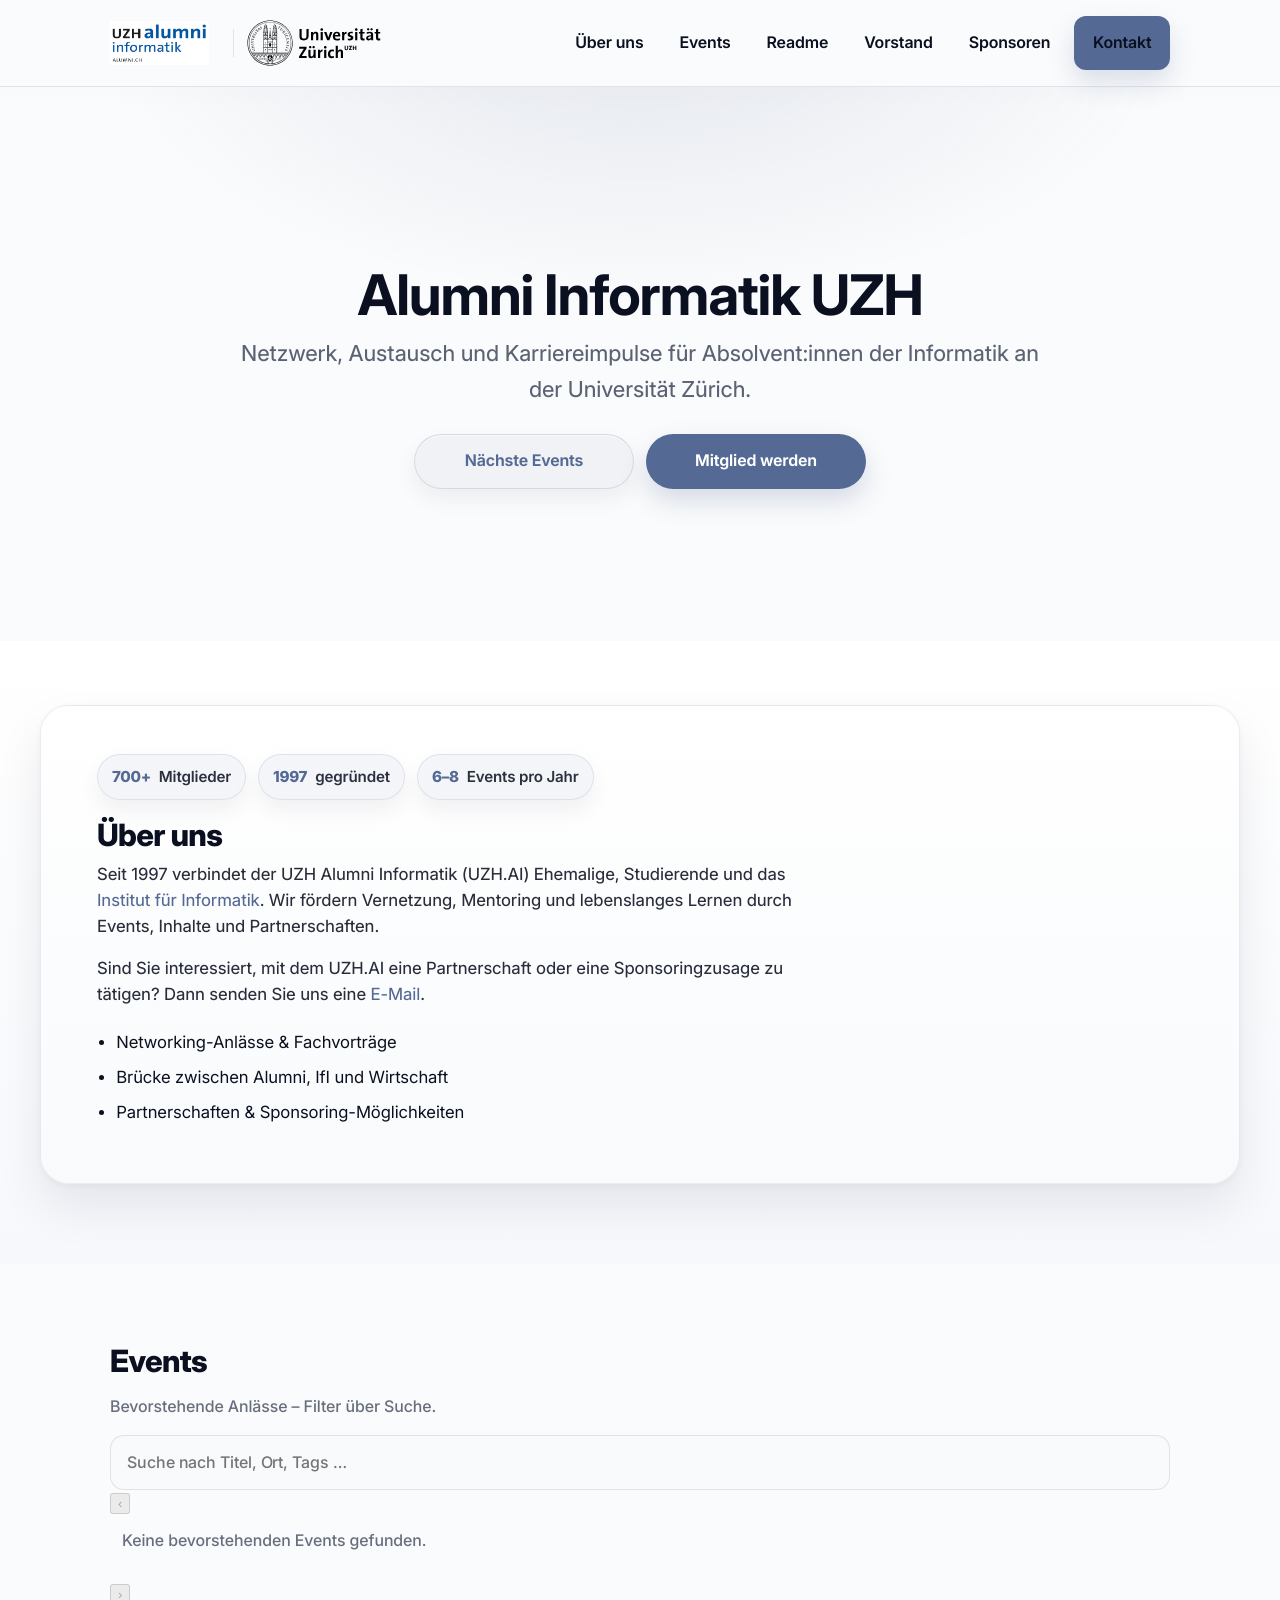
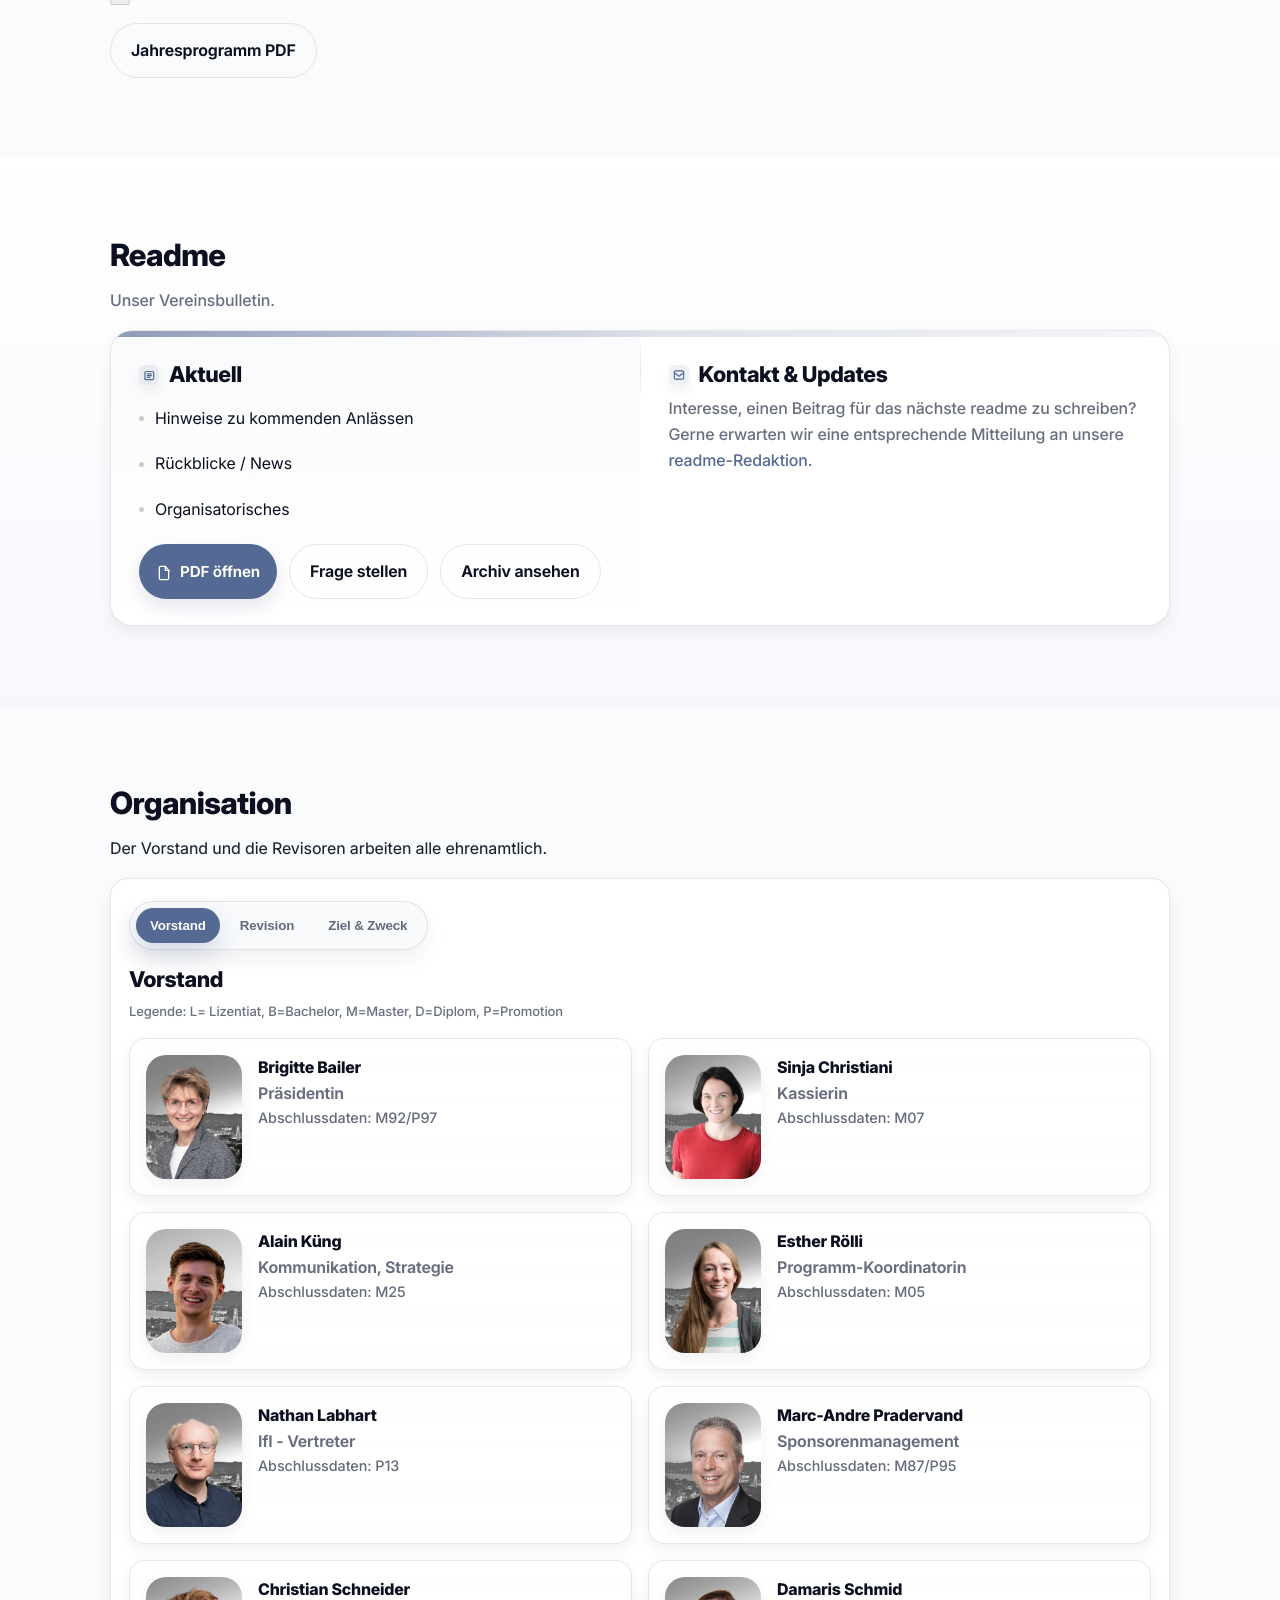
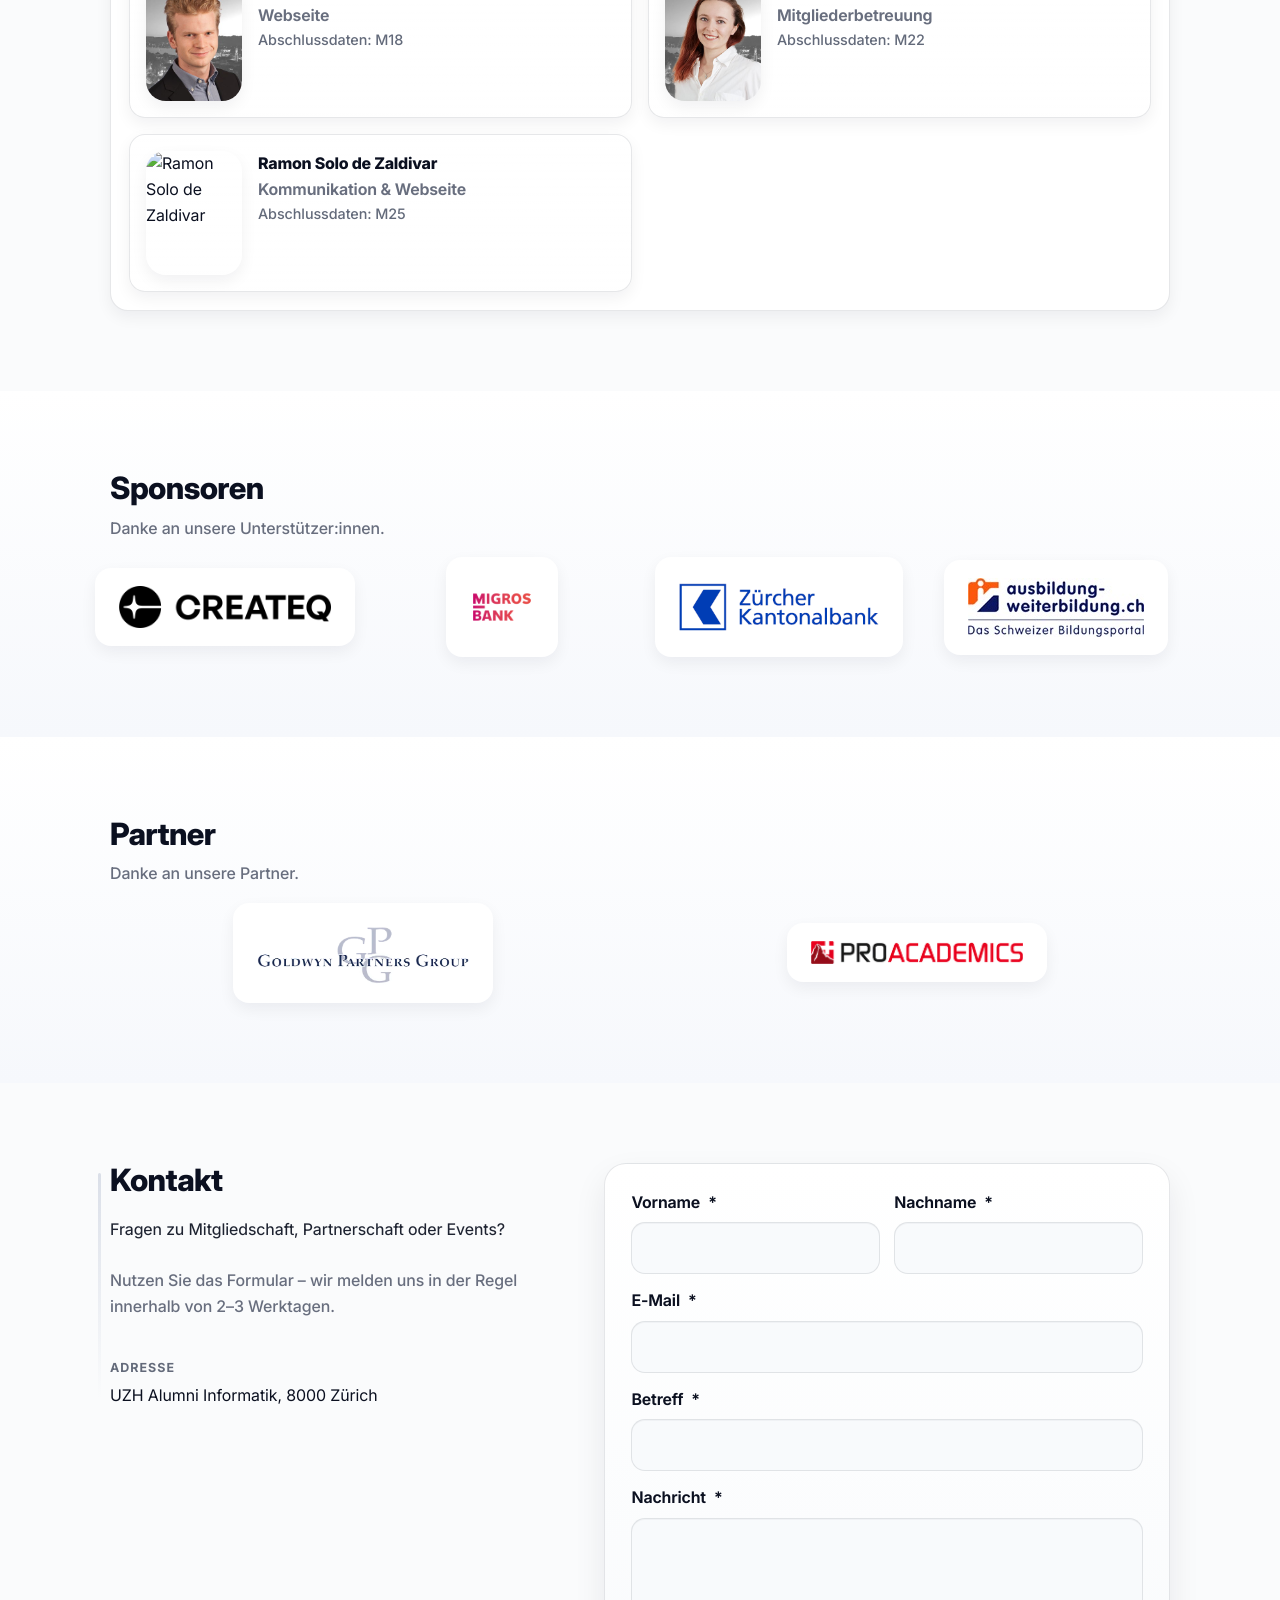
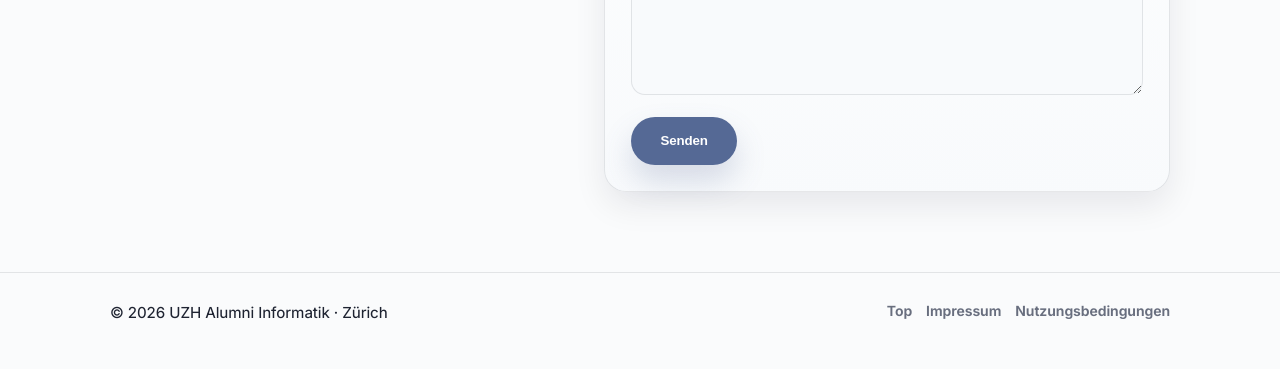
==== commit be25c2e9: "events parser" ====
--- a/index.html
+++ b/index.html
@@ -28,7 +28,7 @@
 
         <nav class="nav">
             <a href="#about">Über uns</a>
-            <!--            <a href="#events">Events</a>-->
+            <a href="#events">Events</a>
             <a href="#readme">Readme</a>
             <a href="#vorstand">Vorstand</a>
             <a href="#sponsors">Sponsoren</a>
@@ -48,7 +48,7 @@
         </p>
         <div class="hero-cta">
 
-            <a href="uploads/events/naechste_events.pdf" class="btn btn-ghost" target="_blank" rel="noopener">
+            <a href="#events" class="btn btn-ghost">
                 Nächste Events
             </a>
             <a href="https://uzhalumni.ch/page/mitgliedschaft" class="btn btn-primary" target="_blank" rel="noopener">
@@ -89,16 +89,38 @@
     </div>
 </section>
 
+<!-- Events (Carousel) -->
+<section id="events" class="section section-events">
+    <div class="container">
+        <div class="section-head centered">
+            <h2>Events</h2>
+            <p class="muted">Bevorstehende Anlässe – Filter über Suche.</p>
+        </div>
+
+        <div class="event-search">
+            <input id="q" class="input input-lg" placeholder="Suche nach Titel, Ort, Tags …" aria-label="Event-Suche"/>
+        </div>
+
+        <div class="carousel">
+            <button class="car-btn prev" aria-label="Zurück">‹</button>
+            <div class="track" id="eventsTrack" aria-live="polite"></div>
+            <button class="car-btn next" aria-label="Weiter">›</button>
+        </div>
+
+        <p id="eventsCount" class="muted"></p>
+
+        <div class="section-cta">
+            <a class="btn btn-ghost" href="uploads/events/naechste_events.pdf" target="_blank" rel="noopener">Jahresprogramm PDF</a>
+        </div>
+    </div>
+</section>
 
 <!-- Readme -->
 <section id="readme" class="section section-alt">
     <div class="container">
-        <div class="section-head readme-head">
-            <div class="readme-head-top">
-                <h2>Readme</h2>
-            </div>
-            <!--            <p class="muted">Unser Vereinsbulletin.</p>-->
-            <p><a href="readme-archiv.php" class="readme-archive-link">Archiv ansehen</a></p>
+        <div class="section-head">
+            <h2>Readme</h2>
+            <p class="muted">Unser Vereinsbulletin.</p>
         </div>
 
         <div class="card readme-split">
@@ -111,10 +133,14 @@
                 </ul>
 
                 <div class="readme-actions">
-                    <a class="btn btn-primary btn-sm" href="readme/archive/latest.pdf"
-                       target="_blank"
+                    <a class="btn btn-primary" href="https://alumni.ch/readme/archive/readme54_25.pdf" target="_blank"
                        rel="noopener">
                         PDF öffnen
+                    </a>
+                    <a class="btn btn-ghost" href="#contact">Frage stellen</a>
+
+                    <a class="btn btn-ghost" href="readme-archiv.html">
+                        Archiv ansehen
                     </a>
                 </div>
             </div>
@@ -125,7 +151,8 @@
                 <h3>Kontakt & Updates</h3>
                 <p class="muted">
                     Interesse, einen Beitrag für das nächste readme zu schreiben? Gerne erwarten wir eine entsprechende
-                    Mitteilung an unsere <a href="mailto:nathan.labhart@alumni.ch">readme-Redaktion.</a>
+                    Mitteilung
+                    an unsere <a href="mailto:nathan.labhart@alumni.ch">readme-Redaktion.</a>
                 </p>
             </div>
         </div>
@@ -240,11 +267,11 @@
                         </article>
 
                         <article class="person">
-                            <img class="person-photo" src="uploads/vorstand/ramon.jpg" alt="Ramon Solo de Zaldivar"
+                            <img class="person-photo" src="uploads/vorstand/ramon.jpeg" alt="Ramon Solo de Zaldivar"
                                  loading="lazy">
                             <div class="person-body">
                                 <div class="person-name">Ramon Solo de Zaldivar</div>
-                                <div class="person-role">Kommunikation</div>
+                                <div class="person-role">Kommunikation & Webseite</div>
                                 <div class="person-meta">Abschlussdaten: M25</div>
                             </div>
                         </article>
@@ -290,7 +317,8 @@
                             </p>
                             <p class="muted">Der Verein richtet sich an alle Absolventinnen und Absolventen eines
                                 Informatikstudiums an der Universität Zürich sowie an promovierte Forschende des
-                                Instituts für Informatik (IfI). Ziel der UZH.AI ist es:</p>
+                                Instituts für Informatik (IfI). Ziel der UZH.AI ist es, den Austausch innerhalb der
+                                Community zu fördern und die Verbindung zur Universität langfristig zu stärken.</p>
                             <ul class="checklist">
                                 <li>Kontaktpflege unter ehemaligen Studentinnen und Studenten (engl. alumni) nach dem
                                     Abschluss des Studiums oder des Doktorats und Aufbau einer Plattform für
@@ -308,9 +336,8 @@
                         <div class="card inner">
                             <h4>Dokumente</h4>
                             <div class="doc-links">
-                                <a class="btn btn-ghost" href="uploads/statuten/uzh_ai_statuten.pdf" target="_blank"
-                                   rel="noopener">Statuten</a>
-<!--                                <a class="btn btn-ghost" href="uploads/reglement.pdf" target="_blank" rel="noopener">Reglement</a>-->
+                                <a class="btn btn-ghost" href="uploads/statuten.pdf" target="_blank" rel="noopener">Statuten</a>
+                                <a class="btn btn-ghost" href="uploads/reglement.pdf" target="_blank" rel="noopener">Reglement</a>
                             </div>
                         </div>
                     </div>
@@ -324,42 +351,22 @@
 <section id="sponsors" class="section section-alt">
     <div class="container">
         <h2>Sponsoren</h2>
-        <p class="muted">Das vielfältige Angebot des UZH Alumni Informatik wäre ohne die tatkräftige Unterstützung unserer Sponsoren nicht möglich.</p>
-
-        <h3 class="sponsor-tier-label">Premium-Sponsoren</h3>
-        <div class="sponsor-grid">
-            <div class="sponsor-card">
-                <a href="https://www.createq.com/" target="_blank" rel="noopener" title="Createq – Website öffnen" class="sponsor-logo-link">
-                    <img src="uploads/logos/logo_createq.png" alt="Createq"/>
-                </a>
-                <p class="sponsor-desc">CREATEQ ist ein Schweizer Software-Engineering-Unternehmen mit Hauptsitz in Pfäffikon SZ und eigenen Nearshore-Entwicklungszentren in Serbien, Rumänien, Moldawien und Marokko. Erfahrene Solution Architects, Software Engineers und Projektleiter entwickeln in optimal zusammengestellten Teams komplexe kundenspezifische Softwarelösungen – KI-unterstützt, cybersicher und in höchster Qualität.</p>
-                <a href="https://www.createq.com/" target="_blank" rel="noopener" class="sponsor-link">www.createq.com</a>
-            </div>
-            <div class="sponsor-card">
-                <a href="https://www.migrosbank.ch/" target="_blank" rel="noopener" title="Migros Bank – Website öffnen" class="sponsor-logo-link">
-                    <img src="uploads/logos/logo_migrosbank.png" alt="Migros Bank"/>
-                </a>
-                <p class="sponsor-desc">Der Migros-Gründer Gottlieb Duttweiler legte der Migros Bank bereits 1958 seine einzigartige Werthaltung zugrunde: den Menschen statt das Kapital ins Zentrum zu stellen. Seitdem ist es ihr Ziel, Menschen, die ideal mit ihrem Geld umgehen wollen, überzeugende Lösungen anzubieten. Die Migros Bank ist die menschliche Bank – auch für IT-Fachkräfte.</p>
-                <a href="https://www.migrosbank.ch/" target="_blank" rel="noopener" class="sponsor-link">www.migrosbank.ch</a>
-            </div>
-            <div class="sponsor-card">
-                <a href="https://www.zkb.ch/it" target="_blank" rel="noopener" title="Zürcher Kantonalbank – Website öffnen" class="sponsor-logo-link">
-                    <img src="uploads/logos/logo_zkb.png" alt="Zürcher Kantonalbank"/>
-                </a>
-                <p class="sponsor-desc">Als Universalbank und eine der sichersten Banken weltweit mit mehr als 6'000 Mitarbeitenden ist die ZKB die grösste Kantonalbank der Schweiz. Jeder fünfte Mitarbeitende arbeitet in der IT – alle im Zürcher Kreis 5. Gemeinsam betreuen sie mehr als 650 Applikationen, von eBanking und Mobile Banking über Twint bis zu frankly.</p>
-                <a href="https://www.zkb.ch/it" target="_blank" rel="noopener" class="sponsor-link">www.zkb.ch/it</a>
-            </div>
-        </div>
-
-        <h3 class="sponsor-tier-label sponsor-tier-label--basis">Basis-Sponsor</h3>
-        <div class="sponsor-grid sponsor-grid--basis">
-            <div class="sponsor-card">
-                <a href="https://www.ausbildung-weiterbildung.ch/" target="_blank" rel="noopener" title="Ausbildung-Weiterbildung.ch – Website öffnen" class="sponsor-logo-link">
-                    <img src="uploads/logos/logo_ausbildung-weiterbildung.jpg" alt="Ausbildung-Weiterbildung.ch"/>
-                </a>
-                <p class="sponsor-desc">Die Modula AG betreibt das Bildungsportal Ausbildung-Weiterbildung.ch, das sich zur führenden Bildungsplattform der beruflichen Erwachsenenbildung der Schweiz entwickelt hat. Das Portal bietet zahlreiche Informations- und Entscheidungshilfen für die Wahl des richtigen Bildungsangebots. Als Alumnus/Alumna findest du rasch den gewünschten Lehrgang, Kurs oder ein Angebot zur beruflichen Neuorientierung.</p>
-                <a href="https://www.ausbildung-weiterbildung.ch/" target="_blank" rel="noopener" class="sponsor-link">www.ausbildung-weiterbildung.ch</a>
-            </div>
+        <p class="muted">Danke an unsere Unterstützer:innen.</p>
+
+        <div class="logo-grid">
+            <a href="https://www.createq.ch/" target="_blank" rel="noopener" title="Createq – Website öffnen">
+                <img src="uploads/logos/logo_createq.png" alt="Sponsor Createq"/>
+            </a>
+            <a href="https://www.migrosbank.ch/" target="_blank" rel="noopener" title="Migros Bank – Website öffnen">
+                <img src="uploads/logos/logo_migrosbank.png" alt="Sponsor Migros Bank"/>
+            </a>
+            <a href="https://www.zkb.ch/" target="_blank" rel="noopener" title="Zürcher Kantonalbank – Website öffnen">
+                <img src="uploads/logos/logo_zkb.png" alt="Sponsor Zürcher Kantonalbank"/>
+            </a>
+            <a href="https://www.ausbildung-weiterbildung.ch/" target="_blank" rel="noopener"
+               title="Ausbildung-weiterbildung.ch – Website öffnen">
+                <img src="uploads/logos/logo_ausbildung-weiterbildung.jpg" alt="Sponsor Ausbildung-weiterbildung.ch"/>
+            </a>
         </div>
     </div>
 </section>
@@ -370,14 +377,15 @@
         <h2>Partner</h2>
         <p class="muted">Danke an unsere Partner.</p>
 
-        <div class="sponsor-grid">
-            <div class="sponsor-card">
-                <a href="https://www.proacademics.ch/" target="_blank" rel="noopener" title="Pro Academics AG – Website öffnen" class="sponsor-logo-link">
-                    <img src="uploads/logos/proacademics.webp" alt="Pro Academics AG"/>
-                </a>
-                <p class="sponsor-desc">Als kompetenter Recruiter bringt PRO ACADEMICS Fachspezialisten und Unternehmen zusammen. Der Fokus liegt auf Informatikern und Wirtschaftsinformatikern aus den Bereichen Technologie und Strategie. PRO ACADEMICS bietet für Mitglieder der UZH Alumni Informatik einen professionellen CV-Check sowie ein kostenloses Standort- und Karrieregespräch an.</p>
-                <a href="https://www.proacademics.ch/" target="_blank" rel="noopener" class="sponsor-link">www.proacademics.ch</a>
-            </div>
+        <div class="logo-grid">
+            <a href="https://www.goldwynpartners.ch/" target="_blank" rel="noopener"
+               title="Goldwyn Partners Group AG – Website öffnen">
+                <img src="uploads/logos/gwp.webp" alt="Partner Goldwyn Partners Group AG"/>
+            </a>
+            <a href="https://www.proacademics.ch/" target="_blank" rel="noopener"
+               title="Pro Academics AG – Website öffnen">
+                <img src="uploads/logos/proacademics.webp" alt="Partner Pro Academics AG"/>
+            </a>
         </div>
     </div>
 </section>
@@ -434,27 +442,11 @@
 <footer class="footer">
     <div class="container footer-inner">
         <p>© <span id="y"></span> UZH Alumni Informatik · Zürich</p>
-        <div class="footer-right">
-            <nav class="footer-nav" aria-label="Footer Navigation">
-                <a href="#top">Top</a>
-                <a href="#" onclick="alert('Impressum folgt');return false;">Impressum</a>
-                <a href="#" onclick="alert('Nutzungsbedingungen folgen');return false;">Nutzungs­bedingungen</a>
-            </nav>
-
-            <div class="social-links" aria-label="Social Media">
-                <!-- Replace href with your real profiles -->
-                <a class="social" href="#" target="_blank" rel="noopener" aria-label="Instagram">
-                    <span class="social-ic" aria-hidden="true">
-                        <svg viewBox="0 0 24 24" fill="none" xmlns="http://www.w3.org/2000/svg"><path d="M7 2h10a5 5 0 0 1 5 5v10a5 5 0 0 1-5 5H7a5 5 0 0 1-5-5V7a5 5 0 0 1 5-5Z" stroke="currentColor" stroke-width="2"/><path d="M12 16a4 4 0 1 0 0-8 4 4 0 0 0 0 8Z" stroke="currentColor" stroke-width="2"/><path d="M17.5 6.5h.01" stroke="currentColor" stroke-width="3" stroke-linecap="round"/></svg>
-                    </span>
-                </a>
-                <a class="social" href="https://www.linkedin.com/company/uzh-alumni-informatik" target="_blank" rel="noopener" aria-label="LinkedIn">
-                    <span class="social-ic" aria-hidden="true">
-                        <svg viewBox="0 0 24 24" fill="none" xmlns="http://www.w3.org/2000/svg"><path d="M4 4h4v16H4V4Z" stroke="currentColor" stroke-width="2"/><path d="M8 9h4v2.2c.6-1.3 2-2.3 3.9-2.3 3 0 4.1 1.9 4.1 5.3V20h-4v-5.2c0-1.5-.3-2.6-1.6-2.6-1.3 0-2.4 1-2.4 2.9V20H8V9Z" stroke="currentColor" stroke-width="2"/><path d="M6 6.5h.01" stroke="currentColor" stroke-width="3" stroke-linecap="round"/></svg>
-                    </span>
-                </a>
-            </div>
-        </div>
+        <nav class="footer-nav">
+            <a href="#top">Top</a>
+            <a href="#" onclick="alert('Impressum folgt');return false;">Impressum</a>
+            <a href="#" onclick="alert('Nutzungsbedingungen folgen');return false;">Nutzungs­bedingungen</a>
+        </nav>
     </div>
 </footer>
 
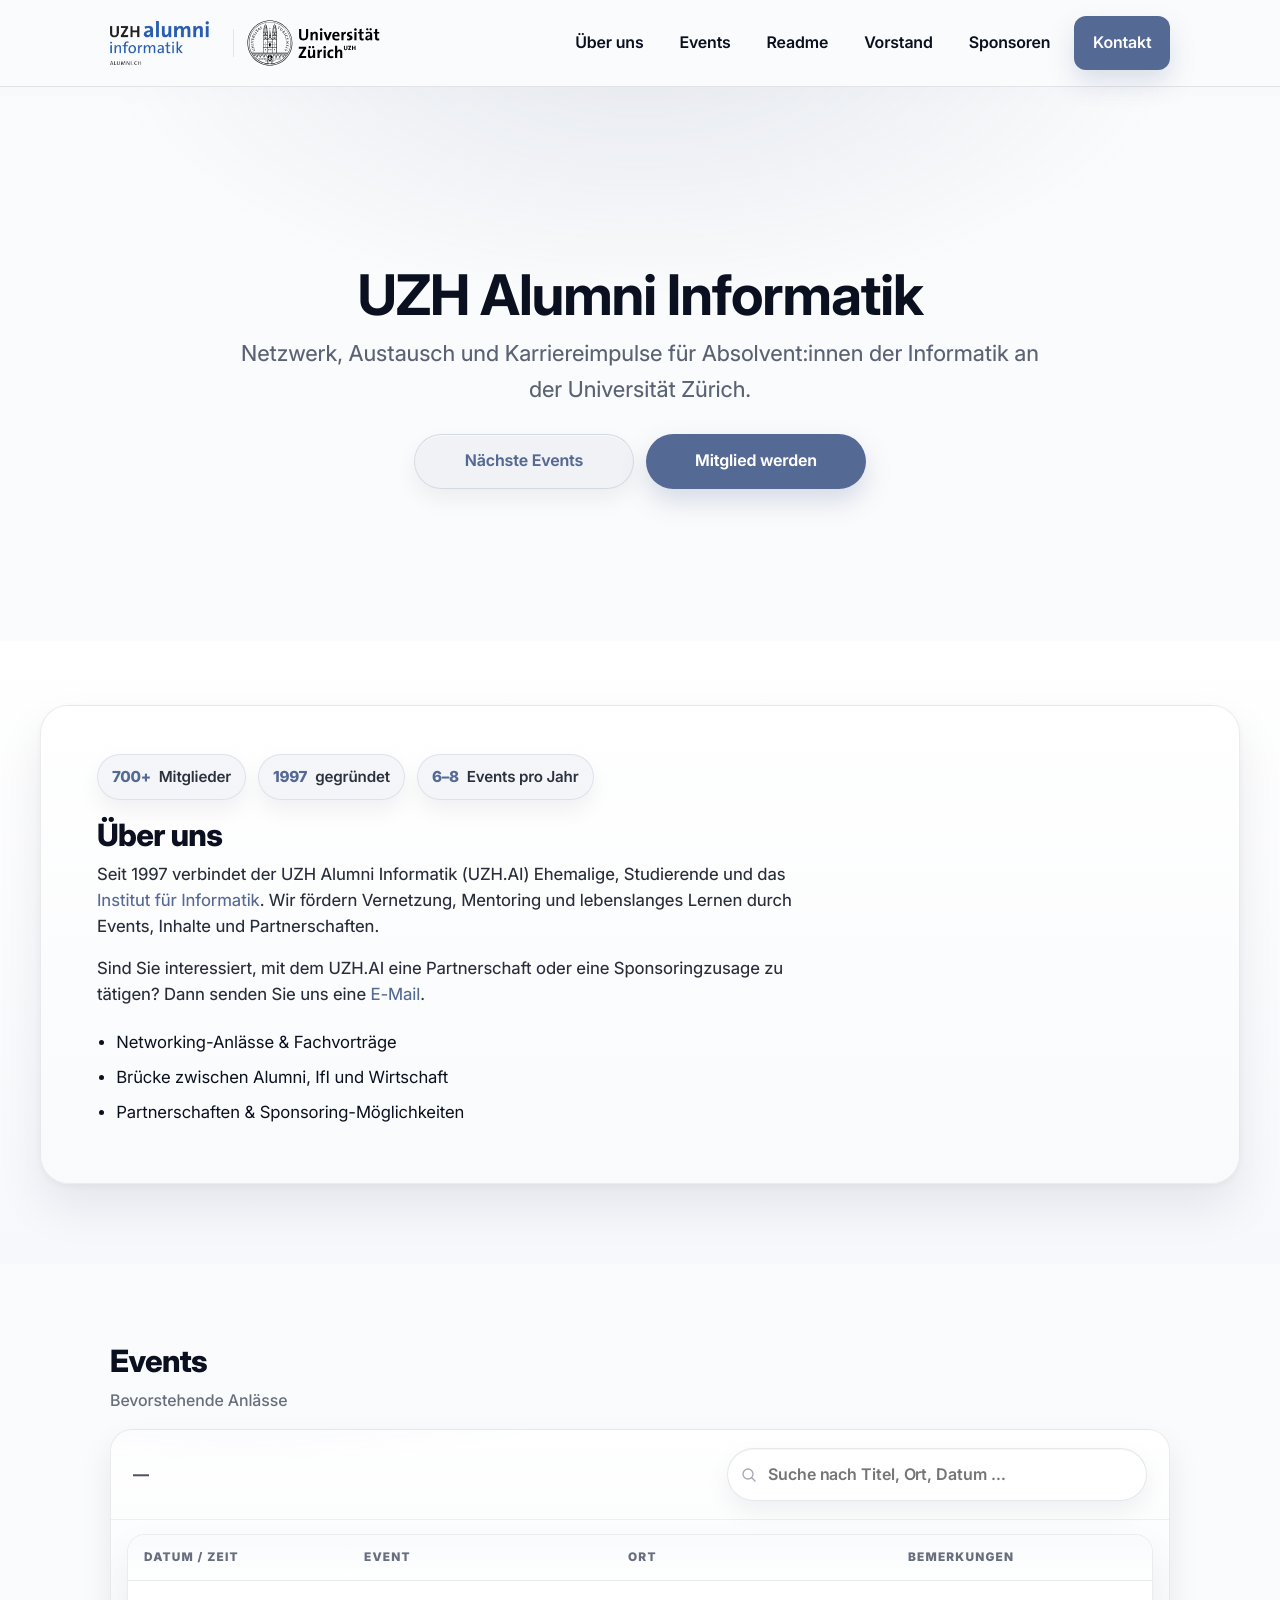
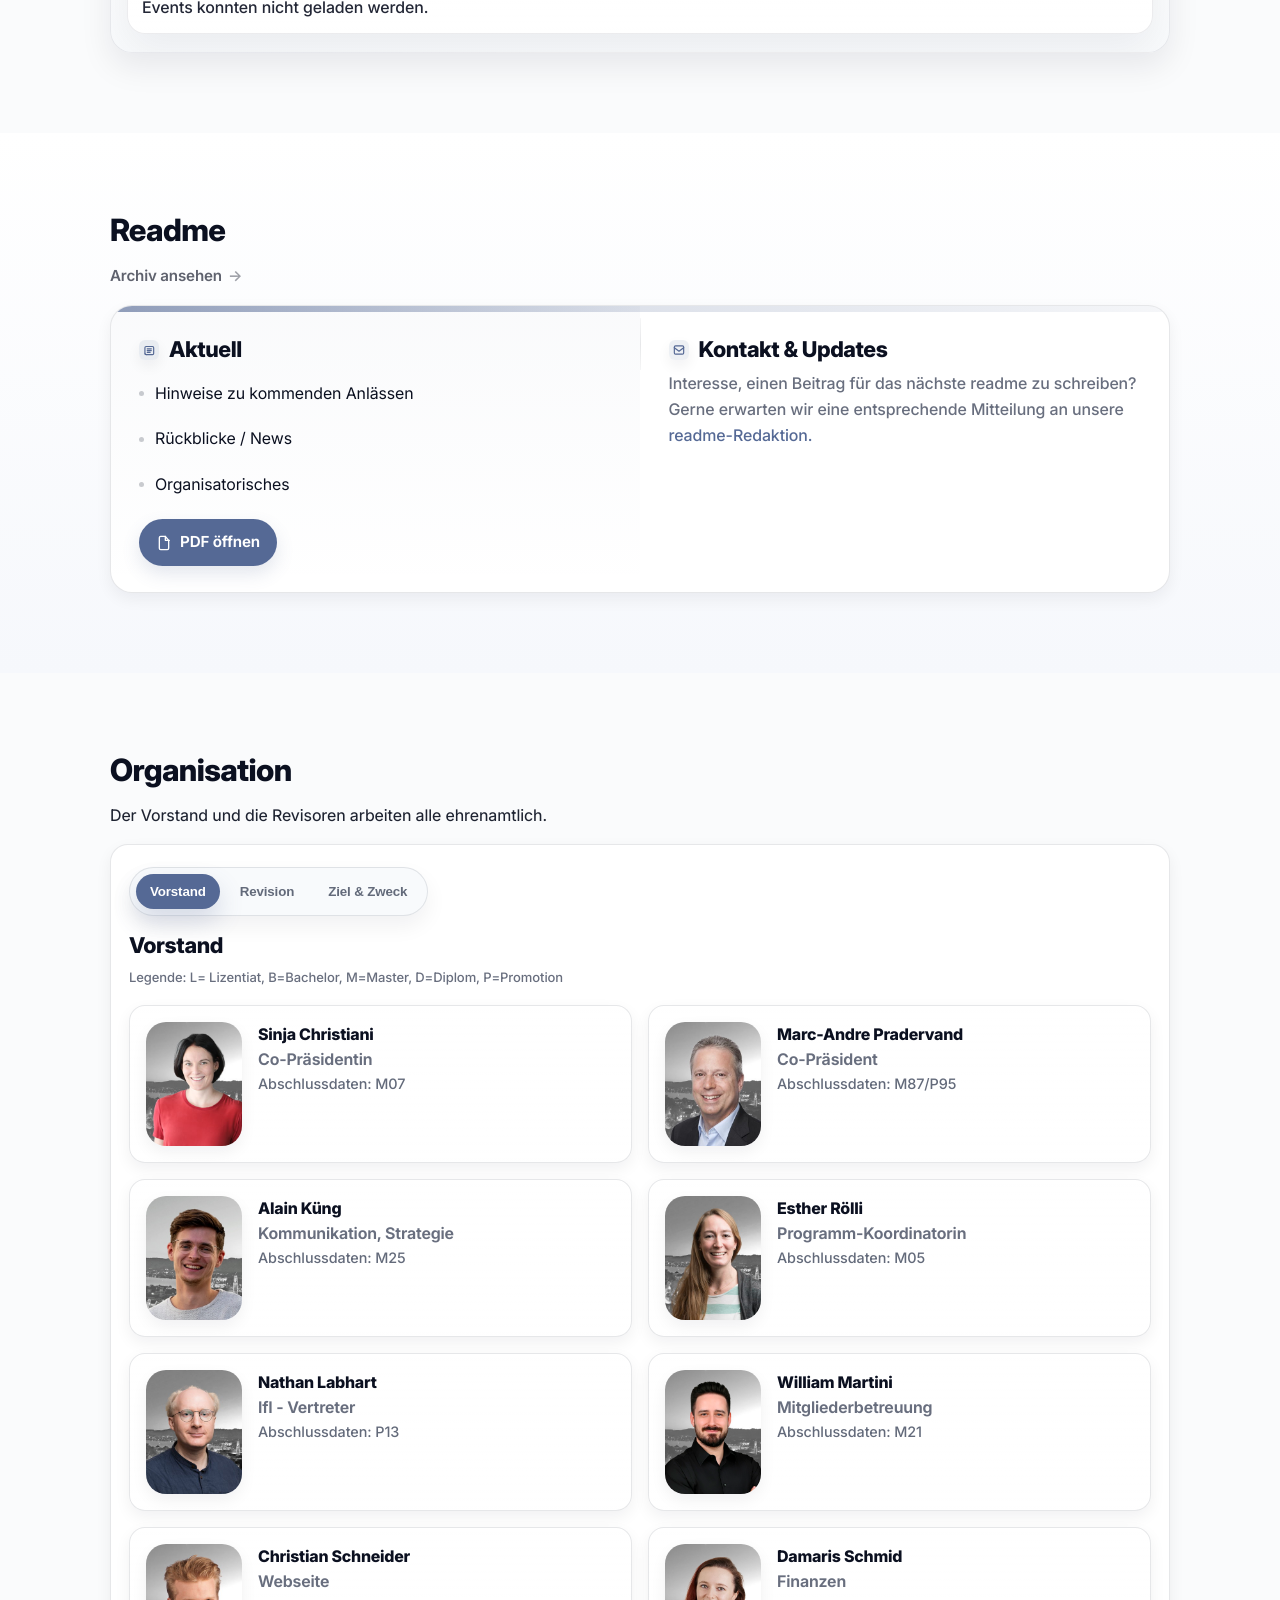
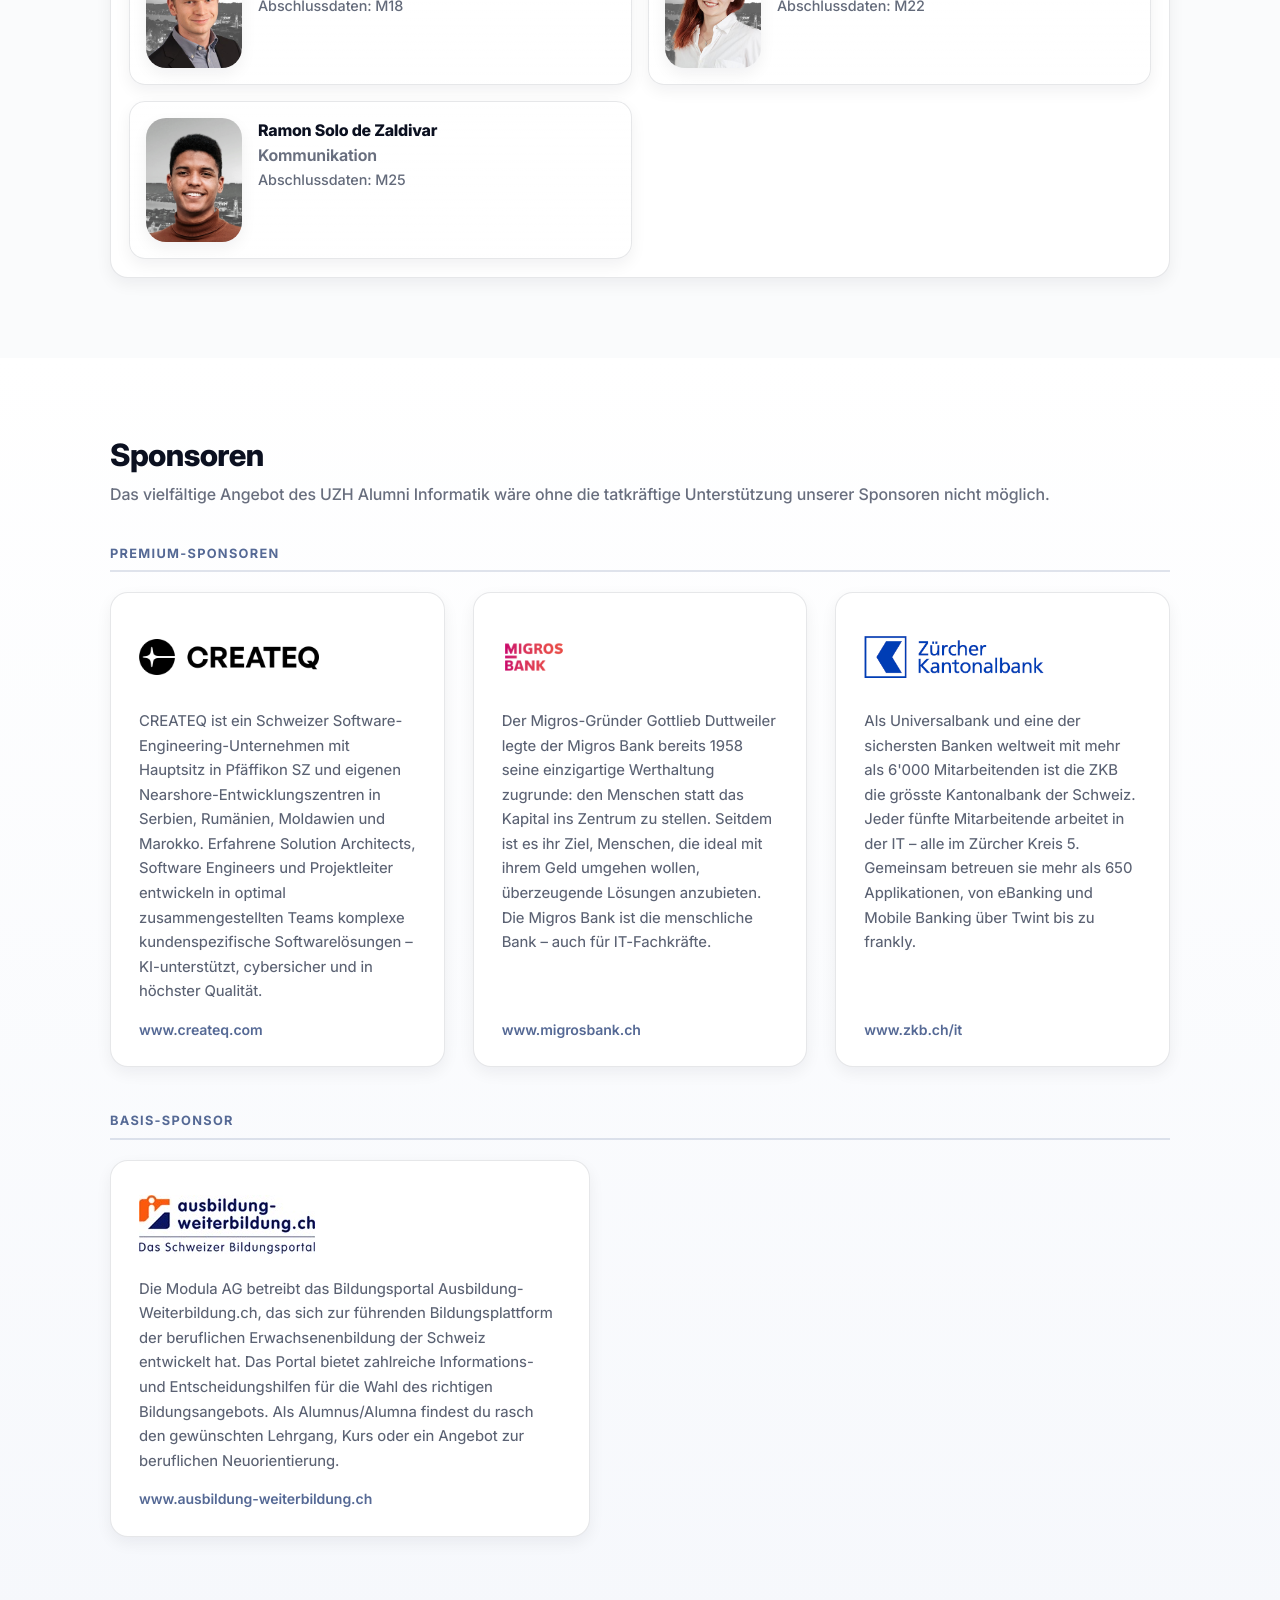
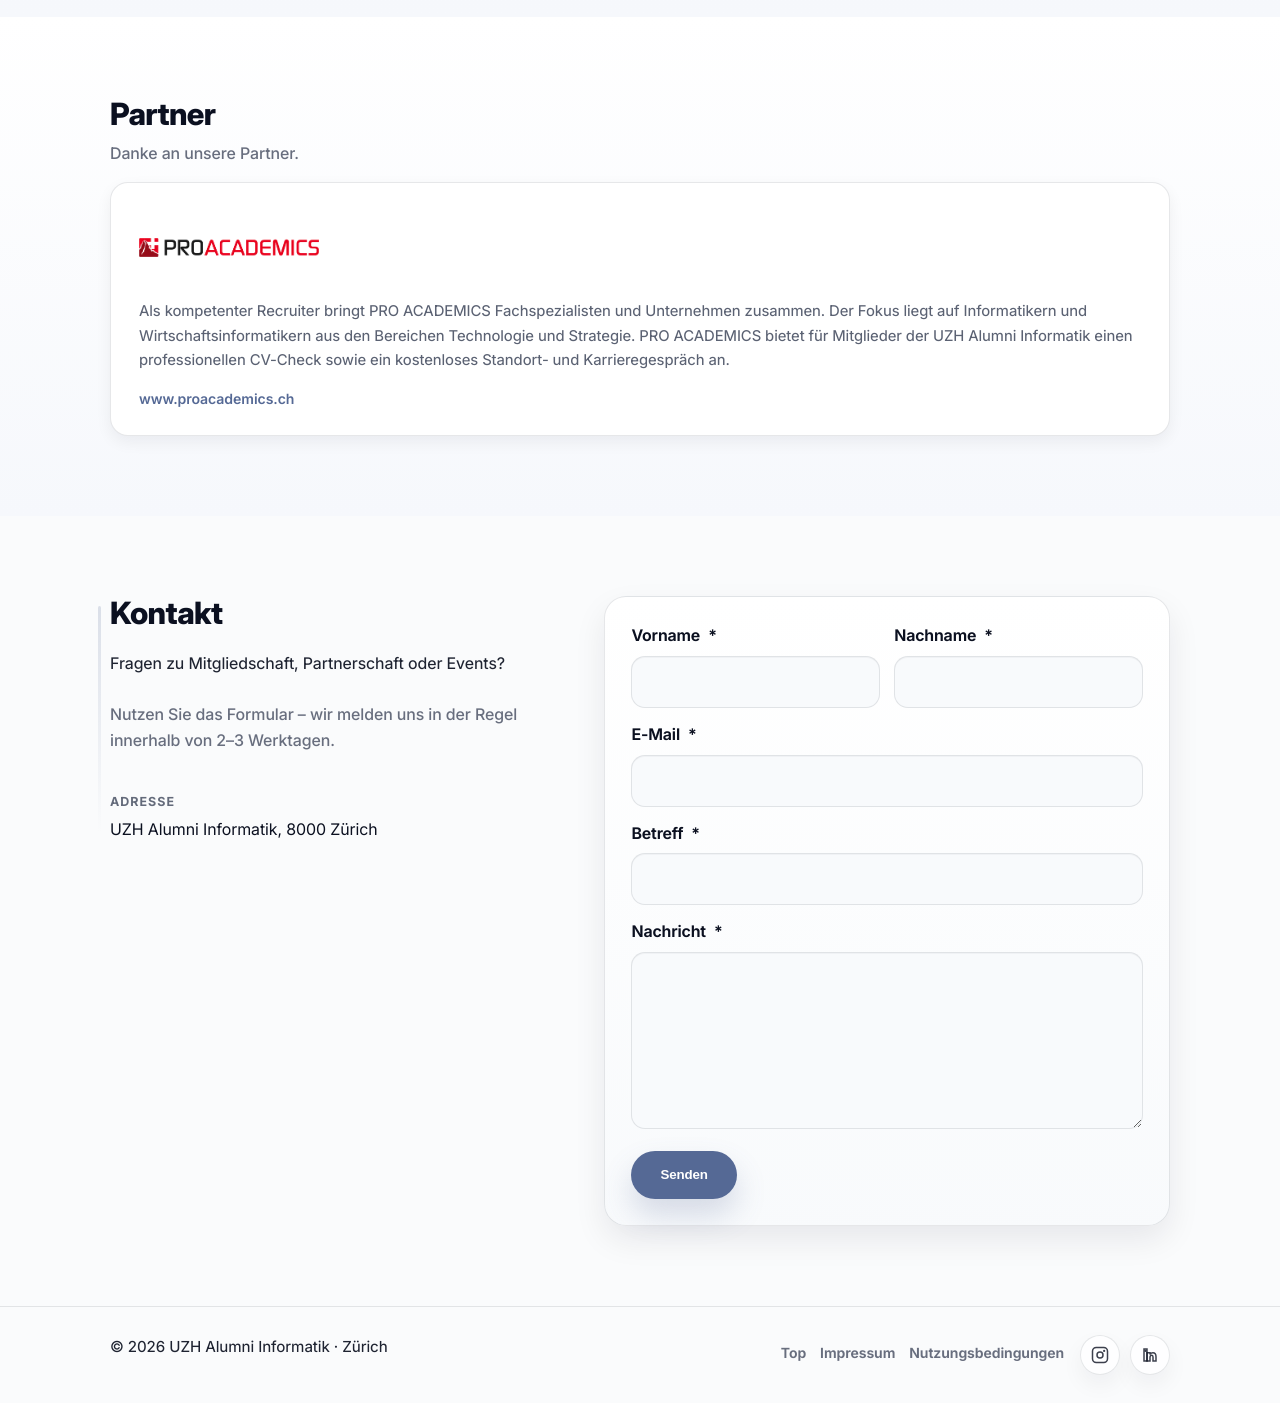
==== commit 032a5d61: "vorstand mutation und diverse anpassungen" ====
--- a/index.html
+++ b/index.html
@@ -12,14 +12,14 @@
     <link href="https://fonts.googleapis.com/css2?family=Inter:wght@400;500;600;700;800&display=swap" rel="stylesheet">
 
     <link rel="stylesheet" href="styles.css?v=20251117"/>
-    <link rel="icon" href="uploads/logos/alumni_logo_header.png">
+    <link rel="icon" href="uploads/logos/uzhai_tab_logo.jpg">
 </head>
 <body class="theme-quartz-ivory">
 
 <header class="site-header">
     <div class="container header-inner">
         <a class="brand" href="#top" aria-label="Startseite">
-            <img src="uploads/logos/alumni_logo_header.png" alt="UZH Alumni Informatik - Alumni.ch">
+            <img src="uploads/logos/uzhai_banner_logo_ohne_hintergrund.png" alt="UZH Alumni Informatik - Alumni.ch">
         </a>
 
         <a class="brand-uzh" href="https://www.uzh.ch" target="_blank" rel="noopener" aria-label="UZH Website">
@@ -42,13 +42,13 @@
 <!-- Hero -->
 <section id="top" class="section hero">
     <div class="container hero-inner">
-        <h1>Alumni Informatik UZH</h1>
+        <h1>UZH Alumni Informatik</h1>
         <p class="lead">
             Netzwerk, Austausch und Karriereimpulse für Absolvent:innen der Informatik an der Universität Zürich.
         </p>
         <div class="hero-cta">
 
-            <a href="#events" class="btn btn-ghost">
+            <a href="uploads/events/naechste_events.pdf" class="btn btn-ghost" target="_blank" rel="noopener">
                 Nächste Events
             </a>
             <a href="https://uzhalumni.ch/page/mitgliedschaft" class="btn btn-primary" target="_blank" rel="noopener">
@@ -89,38 +89,57 @@
     </div>
 </section>
 
-<!-- Events (Carousel) -->
-<section id="events" class="section section-events">
+<!-- Events -->
+<section id="events" class="section">
     <div class="container">
-        <div class="section-head centered">
-            <h2>Events</h2>
-            <p class="muted">Bevorstehende Anlässe – Filter über Suche.</p>
-        </div>
-
-        <div class="event-search">
-            <input id="q" class="input input-lg" placeholder="Suche nach Titel, Ort, Tags …" aria-label="Event-Suche"/>
-        </div>
-
-        <div class="carousel">
-            <button class="car-btn prev" aria-label="Zurück">‹</button>
-            <div class="track" id="eventsTrack" aria-live="polite"></div>
-            <button class="car-btn next" aria-label="Weiter">›</button>
-        </div>
-
-        <p id="eventsCount" class="muted"></p>
-
-        <div class="section-cta">
-            <a class="btn btn-ghost" href="uploads/events/naechste_events.pdf" target="_blank" rel="noopener">Jahresprogramm PDF</a>
-        </div>
+        <div class="section-head events-head">
+            <div>
+                <h2>Events</h2>
+                <p class="muted">Bevorstehende Anlässe</p>
+            </div>
+
+        </div>
+
+        <article class="card events-card">
+            <div class="events-toolbar">
+                <div class="muted" id="eventsCount">—</div>
+                <div class="events-search">
+                    <input id="eventsQ" type="search" placeholder="Suche nach Titel, Ort, Datum …"
+                           aria-label="Events-Suche">
+                </div>
+            </div>
+
+            <div class="events-table-wrap">
+                <table class="events-table" aria-label="Bevorstehende Events">
+                    <thead>
+                    <tr>
+                        <th style="width:220px">Datum / Zeit</th>
+                        <th>Event</th>
+                        <th style="width:280px">Ort</th>
+                        <th style="width:260px">Bemerkungen</th>
+                    </tr>
+                    </thead>
+                    <tbody id="eventsTbody">
+                    <tr>
+                        <td colspan="4" class="muted" style="padding:14px">Lade Events …</td>
+                    </tr>
+                    </tbody>
+                </table>
+            </div>
+        </article>
     </div>
 </section>
+
 
 <!-- Readme -->
 <section id="readme" class="section section-alt">
     <div class="container">
-        <div class="section-head">
-            <h2>Readme</h2>
-            <p class="muted">Unser Vereinsbulletin.</p>
+        <div class="section-head readme-head">
+            <div class="readme-head-top">
+                <h2>Readme</h2>
+            </div>
+            <!--            <p class="muted">Unser Vereinsbulletin.</p>-->
+            <p><a href="readme-archiv.php" class="readme-archive-link">Archiv ansehen</a></p>
         </div>
 
         <div class="card readme-split">
@@ -133,14 +152,10 @@
                 </ul>
 
                 <div class="readme-actions">
-                    <a class="btn btn-primary" href="https://alumni.ch/readme/archive/readme54_25.pdf" target="_blank"
+                    <a class="btn btn-primary btn-sm" href="readme/archive/latest.pdf"
+                       target="_blank"
                        rel="noopener">
                         PDF öffnen
-                    </a>
-                    <a class="btn btn-ghost" href="#contact">Frage stellen</a>
-
-                    <a class="btn btn-ghost" href="readme-archiv.html">
-                        Archiv ansehen
                     </a>
                 </div>
             </div>
@@ -151,8 +166,7 @@
                 <h3>Kontakt & Updates</h3>
                 <p class="muted">
                     Interesse, einen Beitrag für das nächste readme zu schreiben? Gerne erwarten wir eine entsprechende
-                    Mitteilung
-                    an unsere <a href="mailto:nathan.labhart@alumni.ch">readme-Redaktion.</a>
+                    Mitteilung an unsere <a href="mailto:nathan.labhart@alumni.ch">readme-Redaktion.</a>
                 </p>
             </div>
         </div>
@@ -188,22 +202,22 @@
                         P=Promotion</p>
                     <div class="people-grid">
                         <article class="person">
-                            <img class="person-photo" src="uploads/vorstand/brigitte.jpg" alt="Brigitte Bailer"
-                                 loading="lazy">
-                            <div class="person-body">
-                                <div class="person-name">Brigitte Bailer</div>
-                                <div class="person-role">Präsidentin</div>
-                                <div class="person-meta">Abschlussdaten: M92/P97</div>
-                            </div>
-                        </article>
-
-                        <article class="person">
                             <img class="person-photo" src="uploads/vorstand/sinja.jpg" alt="Sinja Christiani"
                                  loading="lazy">
                             <div class="person-body">
                                 <div class="person-name">Sinja Christiani</div>
-                                <div class="person-role">Kassierin</div>
+                                <div class="person-role">Co-Präsidentin</div>
                                 <div class="person-meta">Abschlussdaten: M07</div>
+                            </div>
+                        </article>
+
+                        <article class="person">
+                            <img class="person-photo" src="uploads/vorstand/marc.jpg" alt="Marc-Andre Pradervand"
+                                 loading="lazy">
+                            <div class="person-body">
+                                <div class="person-name">Marc-Andre Pradervand</div>
+                                <div class="person-role">Co-Präsident</div>
+                                <div class="person-meta">Abschlussdaten: M87/P95</div>
                             </div>
                         </article>
 
@@ -237,12 +251,12 @@
                         </article>
 
                         <article class="person">
-                            <img class="person-photo" src="uploads/vorstand/marc.jpg" alt="Marc-Andre Pradervand"
-                                 loading="lazy">
-                            <div class="person-body">
-                                <div class="person-name">Marc-Andre Pradervand</div>
-                                <div class="person-role">Sponsorenmanagement</div>
-                                <div class="person-meta">Abschlussdaten: M87/P95</div>
+                            <img class="person-photo" src="uploads/vorstand/william.png" alt="William Martini Bailer"
+                                 loading="lazy">
+                            <div class="person-body">
+                                <div class="person-name">William Martini</div>
+                                <div class="person-role">Mitgliederbetreuung</div>
+                                <div class="person-meta">Abschlussdaten: M21</div>
                             </div>
                         </article>
 
@@ -261,17 +275,17 @@
                                  loading="lazy">
                             <div class="person-body">
                                 <div class="person-name">Damaris Schmid</div>
-                                <div class="person-role">Mitgliederbetreuung</div>
+                                <div class="person-role">Finanzen</div>
                                 <div class="person-meta">Abschlussdaten: M22</div>
                             </div>
                         </article>
 
                         <article class="person">
-                            <img class="person-photo" src="uploads/vorstand/ramon.jpeg" alt="Ramon Solo de Zaldivar"
+                            <img class="person-photo" src="uploads/vorstand/ramon.jpg" alt="Ramon Solo de Zaldivar"
                                  loading="lazy">
                             <div class="person-body">
                                 <div class="person-name">Ramon Solo de Zaldivar</div>
-                                <div class="person-role">Kommunikation & Webseite</div>
+                                <div class="person-role">Kommunikation</div>
                                 <div class="person-meta">Abschlussdaten: M25</div>
                             </div>
                         </article>
@@ -317,8 +331,7 @@
                             </p>
                             <p class="muted">Der Verein richtet sich an alle Absolventinnen und Absolventen eines
                                 Informatikstudiums an der Universität Zürich sowie an promovierte Forschende des
-                                Instituts für Informatik (IfI). Ziel der UZH.AI ist es, den Austausch innerhalb der
-                                Community zu fördern und die Verbindung zur Universität langfristig zu stärken.</p>
+                                Instituts für Informatik (IfI). Ziel der UZH.AI ist es:</p>
                             <ul class="checklist">
                                 <li>Kontaktpflege unter ehemaligen Studentinnen und Studenten (engl. alumni) nach dem
                                     Abschluss des Studiums oder des Doktorats und Aufbau einer Plattform für
@@ -336,8 +349,9 @@
                         <div class="card inner">
                             <h4>Dokumente</h4>
                             <div class="doc-links">
-                                <a class="btn btn-ghost" href="uploads/statuten.pdf" target="_blank" rel="noopener">Statuten</a>
-                                <a class="btn btn-ghost" href="uploads/reglement.pdf" target="_blank" rel="noopener">Reglement</a>
+                                <a class="btn btn-ghost" href="uploads/statuten/uzh_ai_statuten.pdf" target="_blank"
+                                   rel="noopener">Statuten</a>
+                                <!--                                <a class="btn btn-ghost" href="uploads/reglement.pdf" target="_blank" rel="noopener">Reglement</a> todo-->
                             </div>
                         </div>
                     </div>
@@ -351,22 +365,42 @@
 <section id="sponsors" class="section section-alt">
     <div class="container">
         <h2>Sponsoren</h2>
-        <p class="muted">Danke an unsere Unterstützer:innen.</p>
-
-        <div class="logo-grid">
-            <a href="https://www.createq.ch/" target="_blank" rel="noopener" title="Createq – Website öffnen">
-                <img src="uploads/logos/logo_createq.png" alt="Sponsor Createq"/>
-            </a>
-            <a href="https://www.migrosbank.ch/" target="_blank" rel="noopener" title="Migros Bank – Website öffnen">
-                <img src="uploads/logos/logo_migrosbank.png" alt="Sponsor Migros Bank"/>
-            </a>
-            <a href="https://www.zkb.ch/" target="_blank" rel="noopener" title="Zürcher Kantonalbank – Website öffnen">
-                <img src="uploads/logos/logo_zkb.png" alt="Sponsor Zürcher Kantonalbank"/>
-            </a>
-            <a href="https://www.ausbildung-weiterbildung.ch/" target="_blank" rel="noopener"
-               title="Ausbildung-weiterbildung.ch – Website öffnen">
-                <img src="uploads/logos/logo_ausbildung-weiterbildung.jpg" alt="Sponsor Ausbildung-weiterbildung.ch"/>
-            </a>
+        <p class="muted">Das vielfältige Angebot des UZH Alumni Informatik wäre ohne die tatkräftige Unterstützung unserer Sponsoren nicht möglich.</p>
+
+        <h3 class="sponsor-tier-label">Premium-Sponsoren</h3>
+        <div class="sponsor-grid">
+            <div class="sponsor-card">
+                <a href="https://www.createq.com/" target="_blank" rel="noopener" title="Createq – Website öffnen" class="sponsor-logo-link">
+                    <img src="uploads/logos/logo_createq.png" alt="Createq"/>
+                </a>
+                <p class="sponsor-desc">CREATEQ ist ein Schweizer Software-Engineering-Unternehmen mit Hauptsitz in Pfäffikon SZ und eigenen Nearshore-Entwicklungszentren in Serbien, Rumänien, Moldawien und Marokko. Erfahrene Solution Architects, Software Engineers und Projektleiter entwickeln in optimal zusammengestellten Teams komplexe kundenspezifische Softwarelösungen – KI-unterstützt, cybersicher und in höchster Qualität.</p>
+                <a href="https://www.createq.com/" target="_blank" rel="noopener" class="sponsor-link">www.createq.com</a>
+            </div>
+            <div class="sponsor-card">
+                <a href="https://www.migrosbank.ch/" target="_blank" rel="noopener" title="Migros Bank – Website öffnen" class="sponsor-logo-link">
+                    <img src="uploads/logos/logo_migrosbank.png" alt="Migros Bank"/>
+                </a>
+                <p class="sponsor-desc">Der Migros-Gründer Gottlieb Duttweiler legte der Migros Bank bereits 1958 seine einzigartige Werthaltung zugrunde: den Menschen statt das Kapital ins Zentrum zu stellen. Seitdem ist es ihr Ziel, Menschen, die ideal mit ihrem Geld umgehen wollen, überzeugende Lösungen anzubieten. Die Migros Bank ist die menschliche Bank – auch für IT-Fachkräfte.</p>
+                <a href="https://www.migrosbank.ch/" target="_blank" rel="noopener" class="sponsor-link">www.migrosbank.ch</a>
+            </div>
+            <div class="sponsor-card">
+                <a href="https://www.zkb.ch/it" target="_blank" rel="noopener" title="Zürcher Kantonalbank – Website öffnen" class="sponsor-logo-link">
+                    <img src="uploads/logos/logo_zkb.png" alt="Zürcher Kantonalbank"/>
+                </a>
+                <p class="sponsor-desc">Als Universalbank und eine der sichersten Banken weltweit mit mehr als 6'000 Mitarbeitenden ist die ZKB die grösste Kantonalbank der Schweiz. Jeder fünfte Mitarbeitende arbeitet in der IT – alle im Zürcher Kreis 5. Gemeinsam betreuen sie mehr als 650 Applikationen, von eBanking und Mobile Banking über Twint bis zu frankly.</p>
+                <a href="https://www.zkb.ch/it" target="_blank" rel="noopener" class="sponsor-link">www.zkb.ch/it</a>
+            </div>
+        </div>
+
+        <h3 class="sponsor-tier-label sponsor-tier-label--basis">Basis-Sponsor</h3>
+        <div class="sponsor-grid sponsor-grid--basis">
+            <div class="sponsor-card">
+                <a href="https://www.ausbildung-weiterbildung.ch/" target="_blank" rel="noopener" title="Ausbildung-Weiterbildung.ch – Website öffnen" class="sponsor-logo-link">
+                    <img src="uploads/logos/logo_ausbildung-weiterbildung.jpg" alt="Ausbildung-Weiterbildung.ch"/>
+                </a>
+                <p class="sponsor-desc">Die Modula AG betreibt das Bildungsportal Ausbildung-Weiterbildung.ch, das sich zur führenden Bildungsplattform der beruflichen Erwachsenenbildung der Schweiz entwickelt hat. Das Portal bietet zahlreiche Informations- und Entscheidungshilfen für die Wahl des richtigen Bildungsangebots. Als Alumnus/Alumna findest du rasch den gewünschten Lehrgang, Kurs oder ein Angebot zur beruflichen Neuorientierung.</p>
+                <a href="https://www.ausbildung-weiterbildung.ch/" target="_blank" rel="noopener" class="sponsor-link">www.ausbildung-weiterbildung.ch</a>
+            </div>
         </div>
     </div>
 </section>
@@ -377,15 +411,14 @@
         <h2>Partner</h2>
         <p class="muted">Danke an unsere Partner.</p>
 
-        <div class="logo-grid">
-            <a href="https://www.goldwynpartners.ch/" target="_blank" rel="noopener"
-               title="Goldwyn Partners Group AG – Website öffnen">
-                <img src="uploads/logos/gwp.webp" alt="Partner Goldwyn Partners Group AG"/>
-            </a>
-            <a href="https://www.proacademics.ch/" target="_blank" rel="noopener"
-               title="Pro Academics AG – Website öffnen">
-                <img src="uploads/logos/proacademics.webp" alt="Partner Pro Academics AG"/>
-            </a>
+        <div class="sponsor-grid">
+            <div class="sponsor-card">
+                <a href="https://www.proacademics.ch/" target="_blank" rel="noopener" title="Pro Academics AG – Website öffnen" class="sponsor-logo-link">
+                    <img src="uploads/logos/proacademics.webp" alt="Pro Academics AG"/>
+                </a>
+                <p class="sponsor-desc">Als kompetenter Recruiter bringt PRO ACADEMICS Fachspezialisten und Unternehmen zusammen. Der Fokus liegt auf Informatikern und Wirtschaftsinformatikern aus den Bereichen Technologie und Strategie. PRO ACADEMICS bietet für Mitglieder der UZH Alumni Informatik einen professionellen CV-Check sowie ein kostenloses Standort- und Karrieregespräch an.</p>
+                <a href="https://www.proacademics.ch/" target="_blank" rel="noopener" class="sponsor-link">www.proacademics.ch</a>
+            </div>
         </div>
     </div>
 </section>
@@ -442,11 +475,27 @@
 <footer class="footer">
     <div class="container footer-inner">
         <p>© <span id="y"></span> UZH Alumni Informatik · Zürich</p>
-        <nav class="footer-nav">
-            <a href="#top">Top</a>
-            <a href="#" onclick="alert('Impressum folgt');return false;">Impressum</a>
-            <a href="#" onclick="alert('Nutzungsbedingungen folgen');return false;">Nutzungs­bedingungen</a>
-        </nav>
+        <div class="footer-right">
+            <nav class="footer-nav" aria-label="Footer Navigation">
+                <a href="#top">Top</a>
+                <a href="#" onclick="alert('Impressum folgt');return false;">Impressum</a>
+                <a href="#" onclick="alert('Nutzungsbedingungen folgen');return false;">Nutzungs­bedingungen</a>
+            </nav>
+
+            <div class="social-links" aria-label="Social Media">
+                <!-- Replace href with your real profiles -->
+                <a class="social" href="#" target="_blank" rel="noopener" aria-label="Instagram">
+                    <span class="social-ic" aria-hidden="true">
+                        <svg viewBox="0 0 24 24" fill="none" xmlns="http://www.w3.org/2000/svg"><path d="M7 2h10a5 5 0 0 1 5 5v10a5 5 0 0 1-5 5H7a5 5 0 0 1-5-5V7a5 5 0 0 1 5-5Z" stroke="currentColor" stroke-width="2"/><path d="M12 16a4 4 0 1 0 0-8 4 4 0 0 0 0 8Z" stroke="currentColor" stroke-width="2"/><path d="M17.5 6.5h.01" stroke="currentColor" stroke-width="3" stroke-linecap="round"/></svg>
+                    </span>
+                </a>
+                <a class="social" href="https://www.linkedin.com/company/uzh-alumni-informatik" target="_blank" rel="noopener" aria-label="LinkedIn">
+                    <span class="social-ic" aria-hidden="true">
+                        <svg viewBox="0 0 24 24" fill="none" xmlns="http://www.w3.org/2000/svg"><path d="M4 4h4v16H4V4Z" stroke="currentColor" stroke-width="2"/><path d="M8 9h4v2.2c.6-1.3 2-2.3 3.9-2.3 3 0 4.1 1.9 4.1 5.3V20h-4v-5.2c0-1.5-.3-2.6-1.6-2.6-1.3 0-2.4 1-2.4 2.9V20H8V9Z" stroke="currentColor" stroke-width="2"/><path d="M6 6.5h.01" stroke="currentColor" stroke-width="3" stroke-linecap="round"/></svg>
+                    </span>
+                </a>
+            </div>
+        </div>
     </div>
 </footer>
 
@@ -515,134 +564,134 @@
         }
     });
 
-    // ===== Events Carousel: upcoming only =====
-    (async function renderEvents() {
-        const track = document.getElementById('eventsTrack');
-        const count = document.getElementById('eventsCount');
-        const q = document.getElementById('q');
-        const prevBtn = document.querySelector('.car-btn.prev');
-        const nextBtn = document.querySelector('.car-btn.next');
-
-        let all = [];
-        try {
-            const res = await fetch('events.json', {cache: 'no-cache'});
-            if (!res.ok) throw new Error('Failed to load');
-            all = await res.json();
-        } catch (e) {
-            track.innerHTML = `<p class="muted">Events konnten nicht geladen werden. Bitte versuchen Sie es später erneut.</p>`;
-            console.error('Event loading error:', e);
-            return;
-        }
-        all = Array.isArray(all) ? all : [];
-
-        const fmt = new Intl.DateTimeFormat('de-CH', {
-            weekday: 'short', year: 'numeric', month: 'short', day: 'numeric', hour: '2-digit', minute: '2-digit'
-        });
-
-        function escapeHtml(s) {
-            const div = document.createElement('div');
-            div.textContent = String(s);
-            return div.innerHTML;
-        }
-
-        function itemsUpcoming() {
-            const now = new Date();
-            let items = all.filter(e => new Date(e.start) >= now);
-            const text = q.value.trim().toLowerCase();
-            if (text) {
-                items = items.filter(e =>
-                    (e.title ?? '').toLowerCase().includes(text) ||
-                    (e.location ?? '').toLowerCase().includes(text) ||
-                    (e.description ?? '').toLowerCase().includes(text) ||
-                    (e.tags ?? []).join(' ').toLowerCase().includes(text)
-                );
-            }
-            items.sort((a, b) => a.start.localeCompare(b.start));
-            return items;
-        }
-
-        function render() {
-            const items = itemsUpcoming();
-            if (!items.length) {
-                track.innerHTML = `<p class="muted" style="padding:12px">Keine bevorstehenden Events gefunden.</p>`;
-                count.textContent = '';
-                prevBtn.disabled = true;
-                nextBtn.disabled = true;
-                return;
-            }
-
-            track.innerHTML = items.map(e => {
-                const start = new Date(e.start);
-                const end = e.end ? new Date(e.end) : null;
-                const when = end ? `${fmt.format(start)} – ${fmt.format(end)}` : fmt.format(start);
-                const img = e.image
-                    ? `<img loading="lazy" src="${escapeHtml(e.image)}" alt="">`
-                    : `<img loading="lazy" src="uploads/logos/uzh-placeholder.jpg" alt="Universität Zürich">`;
-
-                const url = e.url
-                    ? `<a class="btn btn-ghost" href="${escapeHtml(e.url)}" target="_blank" rel="noopener">Infos / Anmeldung</a>`
-                    : '';
-
-                const tags = (e.tags ?? []).slice(0, 3).map(t => `<span class="tag">${escapeHtml(t)}</span>`).join('');
-
-                return `
-          <article class="card event-card">
-            <figure class="card-media">
-              ${img}
-              <span class="card-label">Event</span>
-            </figure>
-            <div class="event-body">
-              <h3>${escapeHtml(e.title ?? '')}</h3>
-              <div class="event-meta">${when}${e.location ? ' · ' + escapeHtml(e.location) : ''}</div>
-              ${e.description ? `<p>${escapeHtml(e.description)}</p>` : ''}
-              <div class="event-actions">
-                ${url}
-                ${tags ? `<div class="tags">${tags}</div>` : ''}
-              </div>
-            </div>
-          </article>
-        `;
-            }).join('');
-
-            count.textContent = `${items.length} Event${items.length === 1 ? '' : 's'} angezeigt`;
-            requestAnimationFrame(updateArrowState);
-        }
-
-        function cardStep() {
-            const card = track.querySelector('.event-card');
-            if (!card) return 300;
-            const style = getComputedStyle(track);
-            const gap = parseInt(style.columnGap || style.gap || '18', 10);
-            return card.getBoundingClientRect().width + gap;
-        }
-
-        function scrollNext() {
-            track.scrollBy({left: cardStep(), behavior: 'smooth'});
-        }
-
-        function scrollPrev() {
-            track.scrollBy({left: -cardStep(), behavior: 'smooth'});
-        }
-
-        function updateArrowState() {
-            const max = track.scrollWidth - track.clientWidth - 1;
-            prevBtn.disabled = track.scrollLeft <= 0;
-            nextBtn.disabled = track.scrollLeft >= max;
-        }
-
-        let debounceTimer;
-        q.addEventListener('input', () => {
-            clearTimeout(debounceTimer);
-            debounceTimer = setTimeout(render, 250);
-        });
-
-        prevBtn.addEventListener('click', scrollPrev);
-        nextBtn.addEventListener('click', scrollNext);
-        track.addEventListener('scroll', () => window.requestAnimationFrame(updateArrowState));
-        window.addEventListener('resize', updateArrowState);
-
-        render();
-    })();
+    // // ===== Events Carousel: upcoming only =====
+    // (async function renderEvents() {
+    //     const track = document.getElementById('eventsTrack');
+    //     const count = document.getElementById('eventsCount');
+    //     const q = document.getElementById('q');
+    //     const prevBtn = document.querySelector('.car-btn.prev');
+    //     const nextBtn = document.querySelector('.car-btn.next');
+    //
+    //     let all = [];
+    //     try {
+    //         const res = await fetch('events.json', {cache: 'no-cache'});
+    //         if (!res.ok) throw new Error('Failed to load');
+    //         all = await res.json();
+    //     } catch (e) {
+    //         track.innerHTML = `<p class="muted">Events konnten nicht geladen werden. Bitte versuchen Sie es später erneut.</p>`;
+    //         console.error('Event loading error:', e);
+    //         return;
+    //     }
+    //     all = Array.isArray(all) ? all : [];
+    //
+    //     const fmt = new Intl.DateTimeFormat('de-CH', {
+    //         weekday: 'short', year: 'numeric', month: 'short', day: 'numeric', hour: '2-digit', minute: '2-digit'
+    //     });
+    //
+    //     function escapeHtml(s) {
+    //         const div = document.createElement('div');
+    //         div.textContent = String(s);
+    //         return div.innerHTML;
+    //     }
+    //
+    //     function itemsUpcoming() {
+    //         const now = new Date();
+    //         let items = all.filter(e => new Date(e.start) >= now);
+    //         const text = q.value.trim().toLowerCase();
+    //         if (text) {
+    //             items = items.filter(e =>
+    //                 (e.title ?? '').toLowerCase().includes(text) ||
+    //                 (e.location ?? '').toLowerCase().includes(text) ||
+    //                 (e.description ?? '').toLowerCase().includes(text) ||
+    //                 (e.tags ?? []).join(' ').toLowerCase().includes(text)
+    //             );
+    //         }
+    //         items.sort((a, b) => a.start.localeCompare(b.start));
+    //         return items;
+    //     }
+    //
+    //     function render() {
+    //         const items = itemsUpcoming();
+    //         if (!items.length) {
+    //             track.innerHTML = `<p class="muted" style="padding:12px">Keine bevorstehenden Events gefunden.</p>`;
+    //             count.textContent = '';
+    //             prevBtn.disabled = true;
+    //             nextBtn.disabled = true;
+    //             return;
+    //         }
+    //
+    //         track.innerHTML = items.map(e => {
+    //             const start = new Date(e.start);
+    //             const end = e.end ? new Date(e.end) : null;
+    //             const when = end ? `${fmt.format(start)} – ${fmt.format(end)}` : fmt.format(start);
+    //             const img = e.image
+    //                 ? `<img loading="lazy" src="${escapeHtml(e.image)}" alt="">`
+    //                 : `<img loading="lazy" src="uploads/logos/uzh-placeholder.jpg" alt="Universität Zürich">`;
+    //
+    //             const url = e.url
+    //                 ? `<a class="btn btn-ghost" href="${escapeHtml(e.url)}" target="_blank" rel="noopener">Infos / Anmeldung</a>`
+    //                 : '';
+    //
+    //             const tags = (e.tags ?? []).slice(0, 3).map(t => `<span class="tag">${escapeHtml(t)}</span>`).join('');
+    //
+    //             return `
+    //       <article class="card event-card">
+    //         <figure class="card-media">
+    //           ${img}
+    //           <span class="card-label">Event</span>
+    //         </figure>
+    //         <div class="event-body">
+    //           <h3>${escapeHtml(e.title ?? '')}</h3>
+    //           <div class="event-meta">${when}${e.location ? ' · ' + escapeHtml(e.location) : ''}</div>
+    //           ${e.description ? `<p>${escapeHtml(e.description)}</p>` : ''}
+    //           <div class="event-actions">
+    //             ${url}
+    //             ${tags ? `<div class="tags">${tags}</div>` : ''}
+    //           </div>
+    //         </div>
+    //       </article>
+    //     `;
+    //         }).join('');
+    //
+    //         count.textContent = `${items.length} Event${items.length === 1 ? '' : 's'} angezeigt`;
+    //         requestAnimationFrame(updateArrowState);
+    //     }
+    //
+    //     function cardStep() {
+    //         const card = track.querySelector('.event-card');
+    //         if (!card) return 300;
+    //         const style = getComputedStyle(track);
+    //         const gap = parseInt(style.columnGap || style.gap || '18', 10);
+    //         return card.getBoundingClientRect().width + gap;
+    //     }
+    //
+    //     function scrollNext() {
+    //         track.scrollBy({left: cardStep(), behavior: 'smooth'});
+    //     }
+    //
+    //     function scrollPrev() {
+    //         track.scrollBy({left: -cardStep(), behavior: 'smooth'});
+    //     }
+    //
+    //     function updateArrowState() {
+    //         const max = track.scrollWidth - track.clientWidth - 1;
+    //         prevBtn.disabled = track.scrollLeft <= 0;
+    //         nextBtn.disabled = track.scrollLeft >= max;
+    //     }
+    //
+    //     let debounceTimer;
+    //     q.addEventListener('input', () => {
+    //         clearTimeout(debounceTimer);
+    //         debounceTimer = setTimeout(render, 250);
+    //     });
+    //
+    //     prevBtn.addEventListener('click', scrollPrev);
+    //     nextBtn.addEventListener('click', scrollNext);
+    //     track.addEventListener('scroll', () => window.requestAnimationFrame(updateArrowState));
+    //     window.addEventListener('resize', updateArrowState);
+    //
+    //     render();
+    // })();
 
     // ===== Tabs for Organisation =====
     (function tabs() {
@@ -660,6 +709,101 @@
 
         buttons.forEach(b => b.addEventListener('click', () => activate(b.id)));
     })();
+
+    /* ===== Events (CSV via API) ===== */
+    (async function eventsSection() {
+        const tbody = document.getElementById('eventsTbody');
+        const countEl = document.getElementById('eventsCount');
+        const q = document.getElementById('eventsQ');
+
+        // If section not present on some pages, do nothing
+        if (!tbody || !countEl || !q) return;
+
+        let all = [];
+
+        function esc(s) {
+            const div = document.createElement('div');
+            div.textContent = String(s ?? '');
+            return div.innerHTML;
+        }
+
+        function norm(s) {
+            return String(s ?? '').toLowerCase().trim();
+        }
+
+        function render() {
+            const term = norm(q.value);
+
+            const items = term
+                ? all.filter(e =>
+                    norm(
+                        `${e.datetime_text ?? ''} ${e.title ?? ''} ${e.location ?? ''} ${e.notes ?? ''} ${e.date_text ?? ''} ${e.time_text ?? ''}`
+                    ).includes(term)
+                )
+                : all.slice();
+
+            if (!items.length) {
+                tbody.innerHTML =
+                    `<tr><td colspan="4" class="muted" style="padding:14px">Keine passenden Events gefunden.</td></tr>`;
+                countEl.textContent = '0 Events';
+                return;
+            }
+
+            tbody.innerHTML = items
+                .map(e => {
+                    const meta = [];
+                    if (e.kind === 'readme') meta.push('<span class="badge badge-soft">Readme</span>');
+
+                    const notesHtml = e.notes
+                        ? `<span class="events-notes">${esc(e.notes)}</span>`
+                        : `<span class="muted">—</span>`;
+
+                    return `
+          <tr>
+            <td class="events-dt" data-label="Datum / Zeit">
+              <div class="events-dt-main">${
+                        esc(e.datetime_text || `${e.date_text || '—'} · ${e.time_text || '—'}`)
+                    }</div>
+              ${meta.length ? `<div class="events-dt-sub">${meta.join(' ')}</div>` : ''}
+            </td>
+
+            <td class="events-title" data-label="Event">${esc(e.title || '')}</td>
+            <td class="events-loc" data-label="Ort">${esc(e.location || '—')}</td>
+            <td class="events-notes-cell" data-label="Bemerkungen">${notesHtml}</td>
+          </tr>
+        `;
+                })
+                .join('');
+
+            countEl.textContent = `${items.length} Event${items.length === 1 ? '' : 's'}`;
+        }
+
+        async function load() {
+            try {
+                const res = await fetch('api/events_from_csv.php?upcoming=1', {cache: 'no-store'});
+                if (!res.ok) throw new Error('HTTP ' + res.status);
+
+                const json = await res.json();
+                if (!json.ok) throw new Error(json.error || 'API error');
+
+                all = Array.isArray(json.items) ? json.items : [];
+                render();
+            } catch (err) {
+                console.error(err);
+                tbody.innerHTML =
+                    `<tr><td colspan="4" class="muted" style="padding:14px">Events konnten nicht geladen werden.</td></tr>`;
+                countEl.textContent = '—';
+            }
+        }
+
+        let t;
+        q.addEventListener('input', () => {
+            clearTimeout(t);
+            t = setTimeout(render, 120);
+        });
+
+        await load();
+    })();
 </script>
 </body>
 </html>
--- a/styles.css
+++ b/styles.css
@@ -1601,4 +1601,457 @@
         padding-left: 66px;
         margin-top: 6px;
     }
+}
+
+/* =========================================================
+   EVENTS — premium swiss table (4 cols: DT | Event | Ort | Bem.)
+   Keep this as the ONLY events table styling block.
+========================================================= */
+
+/* Card wrapper */
+#events .events-card.card,
+.events-card.card {
+    padding: 0 !important;
+    overflow: hidden;
+    border-radius: 22px;
+    border: 1px solid rgba(15, 23, 42, .08);
+    box-shadow: var(--shadow-md);
+    background: radial-gradient(900px 280px at 12% -55%, rgba(29, 78, 216, .09), transparent 56%),
+    linear-gradient(180deg, rgba(255, 255, 255, .97), rgba(248, 250, 252, .97));
+}
+
+/* Top bar */
+.events-toolbar {
+    display: flex;
+    align-items: center;
+    justify-content: space-between;
+    gap: 16px;
+    flex-wrap: wrap;
+    padding: 18px 20px;
+    border-bottom: 1px solid rgba(15, 23, 42, .07);
+}
+
+#eventsCount {
+    color: rgba(91, 98, 115, .95);
+    font-weight: 750;
+    letter-spacing: -0.01em;
+}
+
+/* Search */
+.events-search {
+    position: relative;
+    width: min(420px, 100%);
+}
+
+.events-search input {
+    width: 100%;
+    padding: .78rem 1rem .78rem 2.5rem;
+    border-radius: 999px;
+    border: 1px solid rgba(15, 23, 42, .10);
+    background: rgba(255, 255, 255, .92);
+    box-shadow: 0 1px 0 rgba(15, 23, 42, .03) inset,
+    0 10px 26px rgba(11, 16, 32, .06);
+    font-weight: 600;
+    letter-spacing: -0.005em;
+}
+
+.events-search input:focus {
+    outline: none;
+    border-color: rgba(29, 78, 216, .55);
+    box-shadow: 0 0 0 3px rgba(29, 78, 216, .14),
+    0 12px 28px rgba(11, 16, 32, .07);
+    background: #fff;
+}
+
+.events-search::before {
+    content: "";
+    position: absolute;
+    left: 14px;
+    top: 50%;
+    width: 16px;
+    height: 16px;
+    transform: translateY(-50%);
+    opacity: .55;
+    background-repeat: no-repeat;
+    background-position: center;
+    background-size: 16px 16px;
+    background-image: url("data:image/svg+xml,%3Csvg xmlns='http://www.w3.org/2000/svg' width='16' height='16' viewBox='0 0 24 24' fill='none'%3E%3Cpath d='M10.5 18a7.5 7.5 0 1 1 0-15 7.5 7.5 0 0 1 0 15Z' stroke='%235b6273' stroke-width='2'/%3E%3Cpath d='M16.2 16.2 21 21' stroke='%235b6273' stroke-width='2' stroke-linecap='round'/%3E%3C/svg%3E");
+}
+
+/* Table wrap */
+.events-table-wrap {
+    padding: 14px 14px 18px;
+}
+
+/* Table base */
+.events-table {
+    width: 100%;
+    border-collapse: separate;
+    border-spacing: 0;
+    border: 1px solid rgba(15, 23, 42, .08);
+    border-radius: 18px;
+    overflow: hidden;
+    background: rgba(255, 255, 255, .92);
+}
+
+/* Head */
+.events-table thead th {
+    text-align: left;
+    padding: 12px 14px;
+    font-size: .75rem;
+    text-transform: uppercase;
+    letter-spacing: .09em;
+    color: rgba(91, 98, 115, .95);
+    font-weight: 850;
+    background: linear-gradient(180deg, rgba(248, 250, 252, .98), rgba(255, 255, 255, .98));
+    border-bottom: 1px solid rgba(15, 23, 42, .08);
+    white-space: nowrap;
+}
+
+/* Body cells */
+.events-table tbody td {
+    padding: 16px 14px;
+    vertical-align: top;
+    border-bottom: 1px solid rgba(15, 23, 42, .06);
+    color: rgba(11, 16, 32, .92);
+    line-height: 1.45;
+}
+
+.events-table tbody tr:last-child td {
+    border-bottom: 0;
+}
+
+.events-table tbody tr:nth-child(even) td {
+    background: rgba(29, 78, 216, .012);
+}
+
+/* Combined date/time column */
+.events-dt {
+    white-space: nowrap;
+    font-weight: 850;
+    letter-spacing: -0.01em;
+    color: rgba(11, 16, 32, .92);
+}
+
+.events-dt-main {
+    font-weight: 850;
+}
+
+.events-dt-sub {
+    margin-top: 6px;
+    display: flex;
+    gap: 8px;
+    flex-wrap: wrap;
+}
+
+/* Event column */
+.events-title {
+    font-weight: 850;
+    letter-spacing: -0.01em;
+    color: rgba(11, 16, 32, .96);
+}
+
+/* Ort / Bemerkungen */
+.events-loc {
+    color: rgba(11, 16, 32, .84);
+    font-weight: 650;
+}
+
+.events-notes-cell,
+.events-notes {
+    color: rgba(11, 16, 32, .78);
+    font-weight: 650;
+}
+
+/* Hover “Swiss accent” */
+.events-table tbody tr {
+    position: relative;
+    transition: transform .18s ease;
+}
+
+.events-table tbody tr::before {
+    content: "";
+    position: absolute;
+    left: 0;
+    top: 12px;
+    bottom: 12px;
+    width: 2px;
+    border-radius: 999px;
+    background: linear-gradient(180deg, rgba(29, 78, 216, .85), rgba(29, 78, 216, 0));
+    opacity: 0;
+    transform: translateX(-1px);
+    transition: opacity .18s ease, transform .18s ease;
+}
+
+.events-table tbody tr:hover td {
+    background: rgba(29, 78, 216, .03);
+}
+
+.events-table tbody tr:hover::before {
+    opacity: .55;
+    transform: translateX(0);
+}
+
+@media (hover: hover) {
+    .events-table tbody tr:hover {
+        transform: translateY(-1px);
+    }
+}
+
+/* Mobile: labeled rows */
+@media (max-width: 920px) {
+    .events-table thead {
+        display: none;
+    }
+
+    .events-table, .events-table tbody, .events-table tr, .events-table td {
+        display: block;
+        width: 100%;
+    }
+
+    .events-table tbody tr {
+        border-bottom: 1px solid rgba(15, 23, 42, .08);
+        transform: none !important;
+    }
+
+    .events-table tbody td {
+        border: 0;
+        padding: 10px 14px;
+        background: transparent !important;
+    }
+
+    .events-table tbody td::before {
+        content: attr(data-label);
+        display: block;
+        font-size: .72rem;
+        text-transform: uppercase;
+        letter-spacing: .09em;
+        color: rgba(91, 98, 115, .95);
+        font-weight: 850;
+        margin-bottom: 4px;
+    }
+
+    .events-dt {
+        white-space: normal;
+    }
+}
+
+/* =========================================================
+   EVENTS — fix hover accent line (table-row pseudo elements are flaky)
+   Paste at VERY END of styles.css
+========================================================= */
+
+/* Disable the row pseudo-element accent (this is what's causing the stuck blue line) */
+.events-table tbody tr::before {
+    content: none !important;
+}
+
+/* Create the accent line inside the first column cell instead */
+.events-table tbody td.events-dt {
+    position: relative;
+    padding-left: 18px; /* room for the accent line */
+}
+
+/* subtle vertical accent line (only on hover) */
+.events-table tbody td.events-dt::before {
+    content: "";
+    position: absolute;
+    left: 10px;
+    top: 14px;
+    bottom: 14px;
+    width: 2px;
+    border-radius: 999px;
+    background: linear-gradient(180deg, rgba(29, 78, 216, .85), rgba(29, 78, 216, 0));
+    opacity: 0;
+    transform: translateX(-1px);
+    transition: opacity .18s ease, transform .18s ease;
+}
+
+.events-table tbody tr:hover td.events-dt::before {
+    opacity: .55;
+    transform: translateX(0);
+}
+
+/* Keep hover feel “expensive”, but calm */
+.events-table tbody tr:hover td {
+    background: rgba(29, 78, 216, .03);
+}
+
+/* =========================================================
+   EVENTS — Swiss premium polish (4 cols)
+   Paste at VERY END of styles.css
+========================================================= */
+
+/* Card: slightly more “crafted” surface */
+#events .card,
+.events-card.card {
+    background: radial-gradient(900px 280px at 12% -55%, rgba(29, 78, 216, .08), transparent 58%),
+    linear-gradient(180deg, rgba(255, 255, 255, .98), rgba(248, 250, 252, .98));
+}
+
+/* Toolbar: tighter, more editorial */
+.events-toolbar {
+    padding: 18px 22px;
+    border-bottom: 1px solid rgba(15, 23, 42, .06);
+}
+
+#eventsCount {
+    font-weight: 760;
+    color: rgba(11, 16, 32, .72);
+}
+
+.events-search input {
+    border-color: rgba(15, 23, 42, .10);
+}
+
+/* Wrap: keep it crisp */
+.events-table-wrap {
+    padding: 14px 16px 18px;
+}
+
+/* Table container: softer frame + “inner” highlight */
+.events-table {
+    border: 1px solid rgba(15, 23, 42, .08);
+    border-radius: 18px;
+    overflow: hidden;
+    background: linear-gradient(180deg, rgba(255, 255, 255, .96), rgba(255, 255, 255, .90));
+    box-shadow: 0 1px 0 rgba(255, 255, 255, .6) inset,
+    0 16px 38px rgba(11, 16, 32, .06);
+}
+
+/* Header: more premium than a plain grey bar */
+.events-table thead th {
+    padding: 13px 16px;
+    font-size: .74rem;
+    letter-spacing: .10em;
+    text-transform: uppercase;
+    font-weight: 850;
+    color: rgba(91, 98, 115, .92);
+    background: linear-gradient(180deg, rgba(248, 250, 252, 1), rgba(255, 255, 255, 1));
+    border-bottom: 1px solid rgba(15, 23, 42, .07);
+}
+
+/* Row separators: thinner + cleaner */
+.events-table tbody td {
+    padding: 18px 16px;
+    border-bottom: 1px solid rgba(15, 23, 42, .06);
+    line-height: 1.5;
+    color: rgba(11, 16, 32, .90);
+}
+
+.events-table tbody tr:last-child td {
+    border-bottom: 0;
+}
+
+/* Very subtle zebra (less “cheap spreadsheet”) */
+.events-table tbody tr:nth-child(even) td {
+    background: rgba(2, 6, 23, .012);
+}
+
+/* Hover: gentle elevation + sheen */
+.events-table tbody tr {
+    transition: transform .16s ease, filter .16s ease;
+}
+
+@media (hover: hover) {
+    .events-table tbody tr:hover {
+        transform: translateY(-1px);
+        filter: drop-shadow(0 10px 22px rgba(11, 16, 32, .06));
+    }
+
+    .events-table tbody tr:hover td {
+        background: rgba(29, 78, 216, .028);
+    }
+}
+
+/* === Column hierarchy === */
+
+/* Date/Time column: strong but compact */
+.events-table td.events-dt {
+    font-variant-numeric: tabular-nums;
+    white-space: nowrap;
+    font-weight: 820;
+    letter-spacing: -0.012em;
+    color: rgba(11, 16, 32, .92);
+}
+
+/* Accent line (inside first cell) — refined */
+.events-table td.events-dt {
+    position: relative;
+    padding-left: 22px; /* room for line */
+}
+
+.events-table td.events-dt::before {
+    content: "";
+    position: absolute;
+    left: 12px;
+    top: 16px;
+    bottom: 16px;
+    width: 2px;
+    border-radius: 999px;
+    background: linear-gradient(180deg, rgba(29, 78, 216, .85), rgba(29, 78, 216, 0));
+    opacity: 0;
+    transform: translateX(-1px);
+    transition: opacity .18s ease, transform .18s ease;
+}
+
+.events-table tbody tr:hover td.events-dt::before {
+    opacity: .45;
+    transform: translateX(0);
+}
+
+/* Title: slightly heavier, tighter line-height */
+.events-table td.events-title {
+    font-weight: 830;
+    letter-spacing: -0.012em;
+    color: rgba(11, 16, 32, .94);
+}
+
+.events-table td.events-title {
+    line-height: 1.35;
+}
+
+/* Location: calmer + slightly smaller */
+.events-table td.events-loc {
+    font-weight: 650;
+    color: rgba(11, 16, 32, .78);
+    letter-spacing: -0.004em;
+}
+
+/* Notes: calm, not competing */
+.events-table td.events-notes-cell {
+    font-weight: 650;
+    color: rgba(11, 16, 32, .74);
+}
+
+/* If notes are long, improve wrapping */
+.events-table td.events-title,
+.events-table td.events-loc,
+.events-table td.events-notes-cell {
+    word-break: normal;
+    overflow-wrap: anywhere;
+}
+
+/* Responsive: keep your current “stacked labels” behavior
+   (only applies if you use the data-label approach) */
+@media (max-width: 920px) {
+    .events-table {
+        box-shadow: 0 10px 26px rgba(11, 16, 32, .06);
+    }
+
+    .events-table tbody tr:hover {
+        transform: none;
+        filter: none;
+    }
+}
+
+.nav .btn.btn-primary,
+.nav .btn.btn-primary:visited {
+    color: #ffffff !important;
+}
+
+/* Keep it white on hover/focus */
+.nav .btn.btn-primary:hover,
+.nav .btn.btn-primary:focus {
+    color: #ffffff !important;
 }
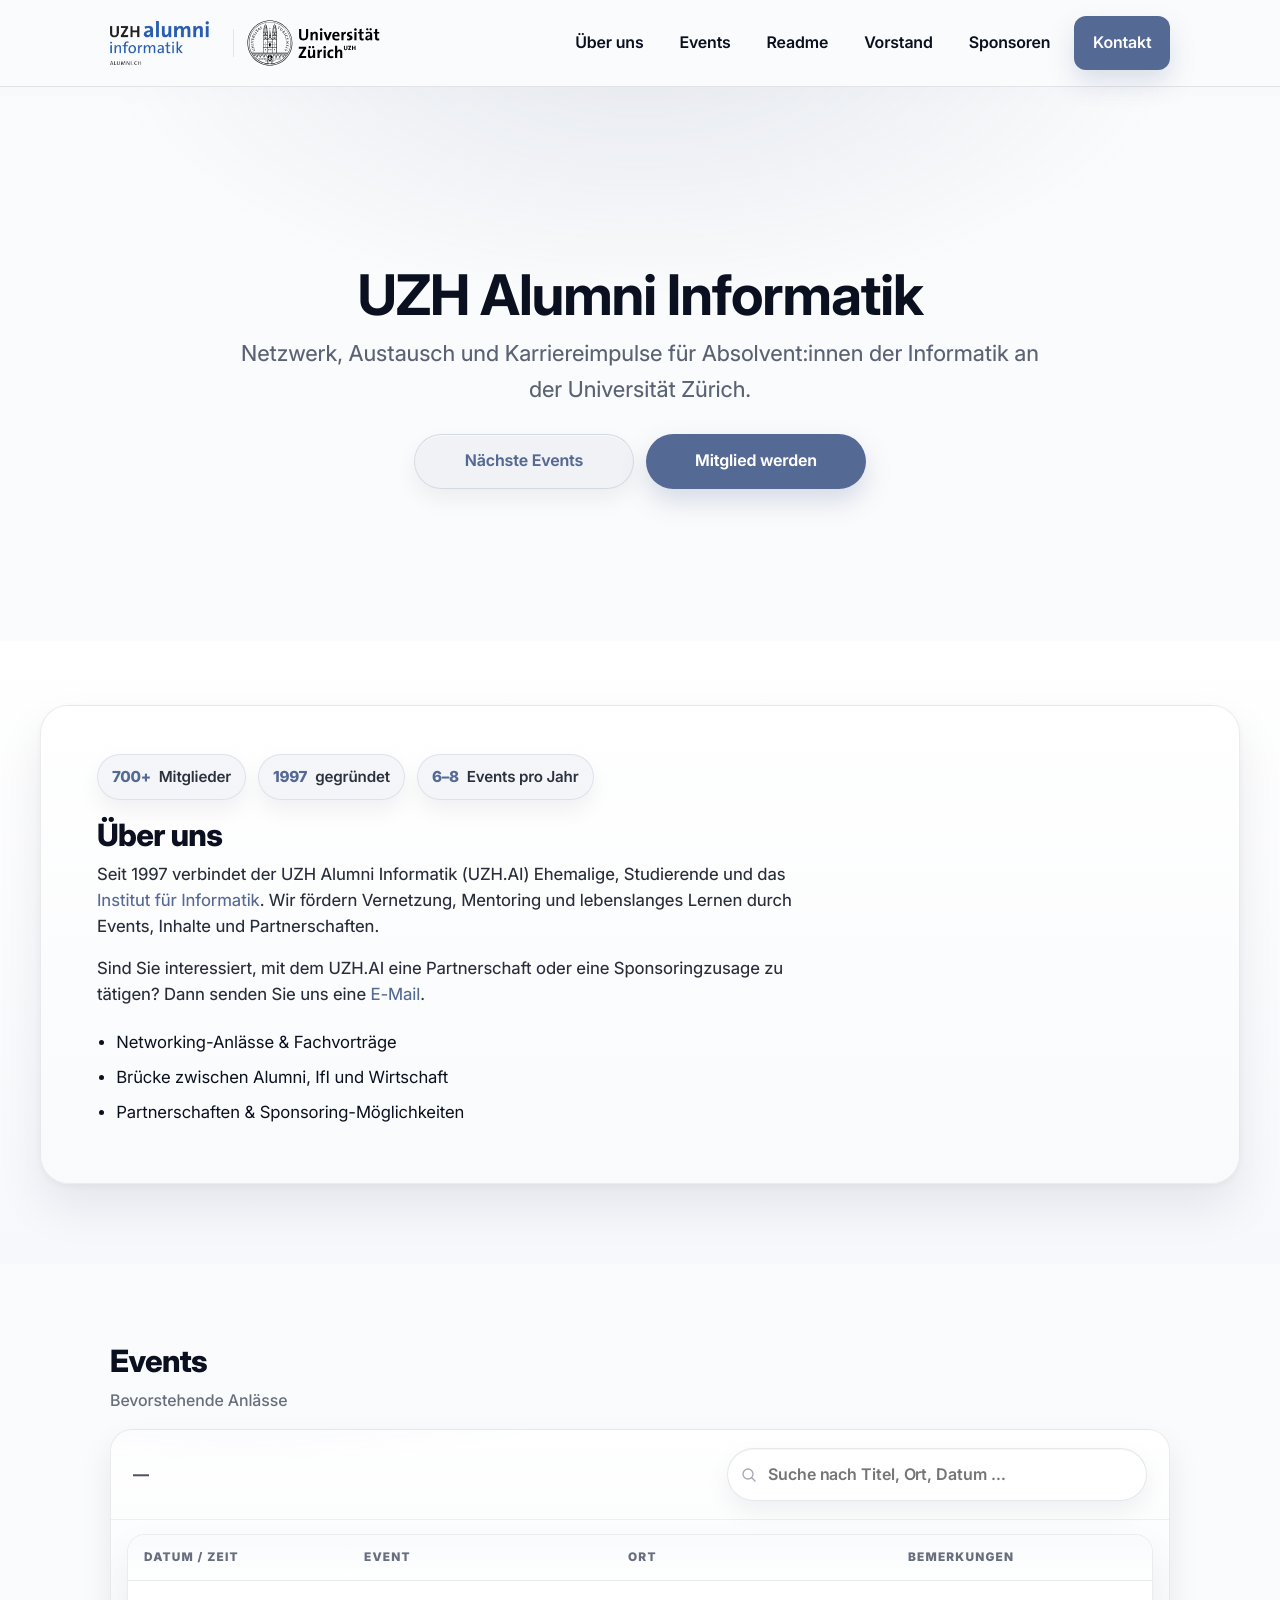
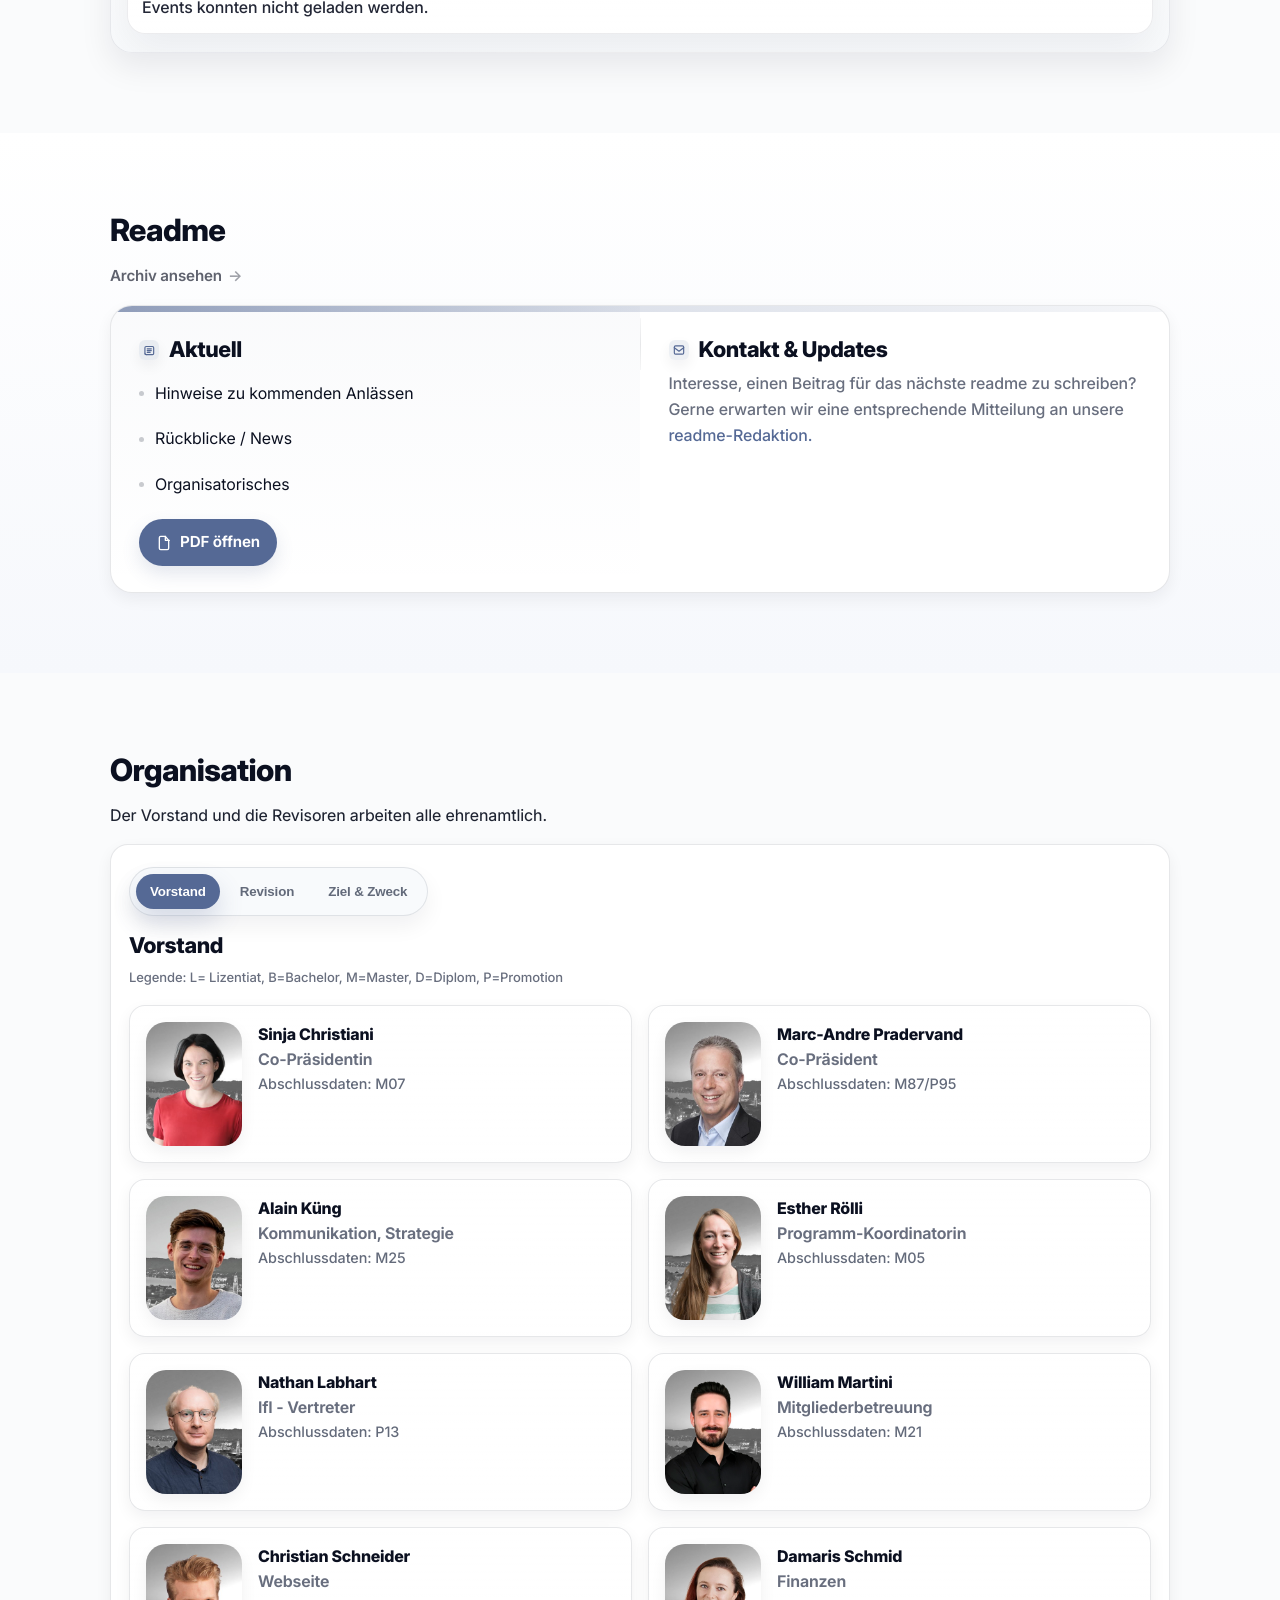
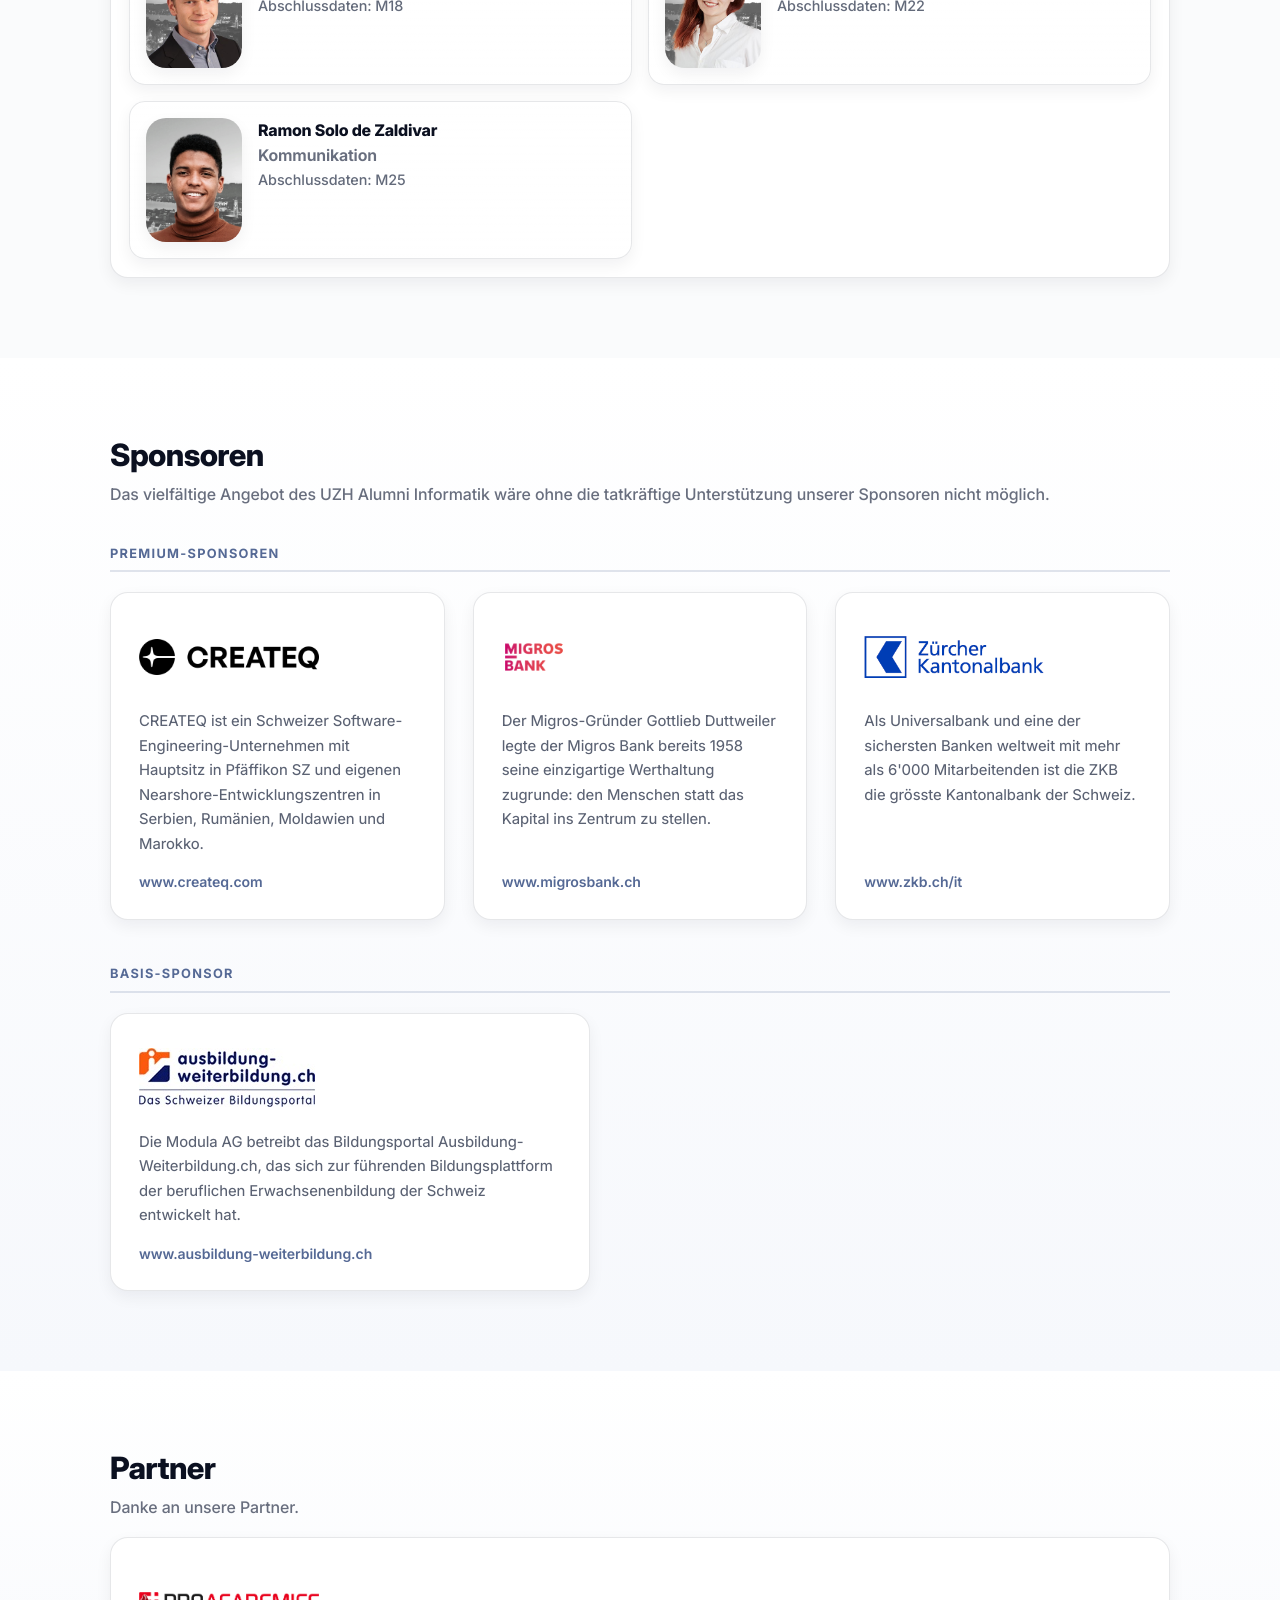
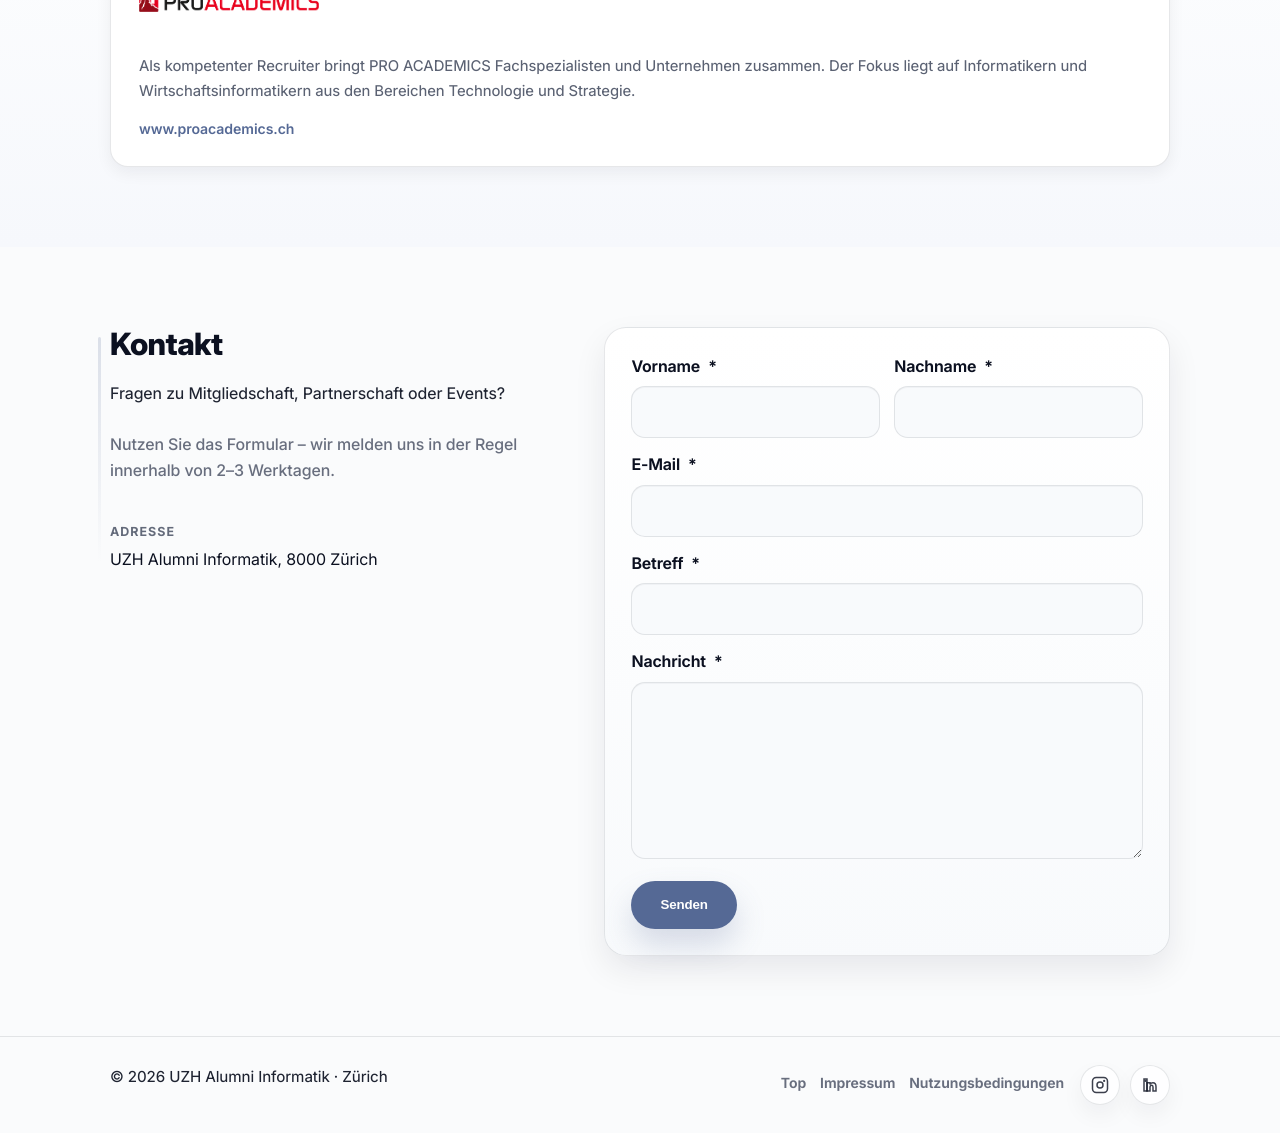
==== commit 470ca825: "feat: sponsoren" ====
--- a/index.html
+++ b/index.html
@@ -373,21 +373,22 @@
                 <a href="https://www.createq.com/" target="_blank" rel="noopener" title="Createq – Website öffnen" class="sponsor-logo-link">
                     <img src="uploads/logos/logo_createq.png" alt="Createq"/>
                 </a>
-                <p class="sponsor-desc">CREATEQ ist ein Schweizer Software-Engineering-Unternehmen mit Hauptsitz in Pfäffikon SZ und eigenen Nearshore-Entwicklungszentren in Serbien, Rumänien, Moldawien und Marokko. Erfahrene Solution Architects, Software Engineers und Projektleiter entwickeln in optimal zusammengestellten Teams komplexe kundenspezifische Softwarelösungen – KI-unterstützt, cybersicher und in höchster Qualität.</p>
+                <p class="sponsor-desc">CREATEQ ist ein Schweizer Software-Engineering-Unternehmen mit Hauptsitz in Pfäffikon SZ und eigenen Nearshore-Entwicklungszentren in Serbien, Rumänien, Moldawien und Marokko.
+                </p>
                 <a href="https://www.createq.com/" target="_blank" rel="noopener" class="sponsor-link">www.createq.com</a>
             </div>
             <div class="sponsor-card">
                 <a href="https://www.migrosbank.ch/" target="_blank" rel="noopener" title="Migros Bank – Website öffnen" class="sponsor-logo-link">
                     <img src="uploads/logos/logo_migrosbank.png" alt="Migros Bank"/>
                 </a>
-                <p class="sponsor-desc">Der Migros-Gründer Gottlieb Duttweiler legte der Migros Bank bereits 1958 seine einzigartige Werthaltung zugrunde: den Menschen statt das Kapital ins Zentrum zu stellen. Seitdem ist es ihr Ziel, Menschen, die ideal mit ihrem Geld umgehen wollen, überzeugende Lösungen anzubieten. Die Migros Bank ist die menschliche Bank – auch für IT-Fachkräfte.</p>
+                <p class="sponsor-desc">Der Migros-Gründer Gottlieb Duttweiler legte der Migros Bank bereits 1958 seine einzigartige Werthaltung zugrunde: den Menschen statt das Kapital ins Zentrum zu stellen.</p>
                 <a href="https://www.migrosbank.ch/" target="_blank" rel="noopener" class="sponsor-link">www.migrosbank.ch</a>
             </div>
             <div class="sponsor-card">
                 <a href="https://www.zkb.ch/it" target="_blank" rel="noopener" title="Zürcher Kantonalbank – Website öffnen" class="sponsor-logo-link">
                     <img src="uploads/logos/logo_zkb.png" alt="Zürcher Kantonalbank"/>
                 </a>
-                <p class="sponsor-desc">Als Universalbank und eine der sichersten Banken weltweit mit mehr als 6'000 Mitarbeitenden ist die ZKB die grösste Kantonalbank der Schweiz. Jeder fünfte Mitarbeitende arbeitet in der IT – alle im Zürcher Kreis 5. Gemeinsam betreuen sie mehr als 650 Applikationen, von eBanking und Mobile Banking über Twint bis zu frankly.</p>
+                <p class="sponsor-desc">Als Universalbank und eine der sichersten Banken weltweit mit mehr als 6'000 Mitarbeitenden ist die ZKB die grösste Kantonalbank der Schweiz.</p>
                 <a href="https://www.zkb.ch/it" target="_blank" rel="noopener" class="sponsor-link">www.zkb.ch/it</a>
             </div>
         </div>
@@ -398,7 +399,8 @@
                 <a href="https://www.ausbildung-weiterbildung.ch/" target="_blank" rel="noopener" title="Ausbildung-Weiterbildung.ch – Website öffnen" class="sponsor-logo-link">
                     <img src="uploads/logos/logo_ausbildung-weiterbildung.jpg" alt="Ausbildung-Weiterbildung.ch"/>
                 </a>
-                <p class="sponsor-desc">Die Modula AG betreibt das Bildungsportal Ausbildung-Weiterbildung.ch, das sich zur führenden Bildungsplattform der beruflichen Erwachsenenbildung der Schweiz entwickelt hat. Das Portal bietet zahlreiche Informations- und Entscheidungshilfen für die Wahl des richtigen Bildungsangebots. Als Alumnus/Alumna findest du rasch den gewünschten Lehrgang, Kurs oder ein Angebot zur beruflichen Neuorientierung.</p>
+                <p class="sponsor-desc">Die Modula AG betreibt das Bildungsportal Ausbildung-Weiterbildung.ch, das sich zur führenden Bildungsplattform der beruflichen Erwachsenenbildung der Schweiz entwickelt hat.
+                </p>
                 <a href="https://www.ausbildung-weiterbildung.ch/" target="_blank" rel="noopener" class="sponsor-link">www.ausbildung-weiterbildung.ch</a>
             </div>
         </div>
@@ -416,7 +418,7 @@
                 <a href="https://www.proacademics.ch/" target="_blank" rel="noopener" title="Pro Academics AG – Website öffnen" class="sponsor-logo-link">
                     <img src="uploads/logos/proacademics.webp" alt="Pro Academics AG"/>
                 </a>
-                <p class="sponsor-desc">Als kompetenter Recruiter bringt PRO ACADEMICS Fachspezialisten und Unternehmen zusammen. Der Fokus liegt auf Informatikern und Wirtschaftsinformatikern aus den Bereichen Technologie und Strategie. PRO ACADEMICS bietet für Mitglieder der UZH Alumni Informatik einen professionellen CV-Check sowie ein kostenloses Standort- und Karrieregespräch an.</p>
+                <p class="sponsor-desc">Als kompetenter Recruiter bringt PRO ACADEMICS Fachspezialisten und Unternehmen zusammen. Der Fokus liegt auf Informatikern und Wirtschaftsinformatikern aus den Bereichen Technologie und Strategie.</p>
                 <a href="https://www.proacademics.ch/" target="_blank" rel="noopener" class="sponsor-link">www.proacademics.ch</a>
             </div>
         </div>
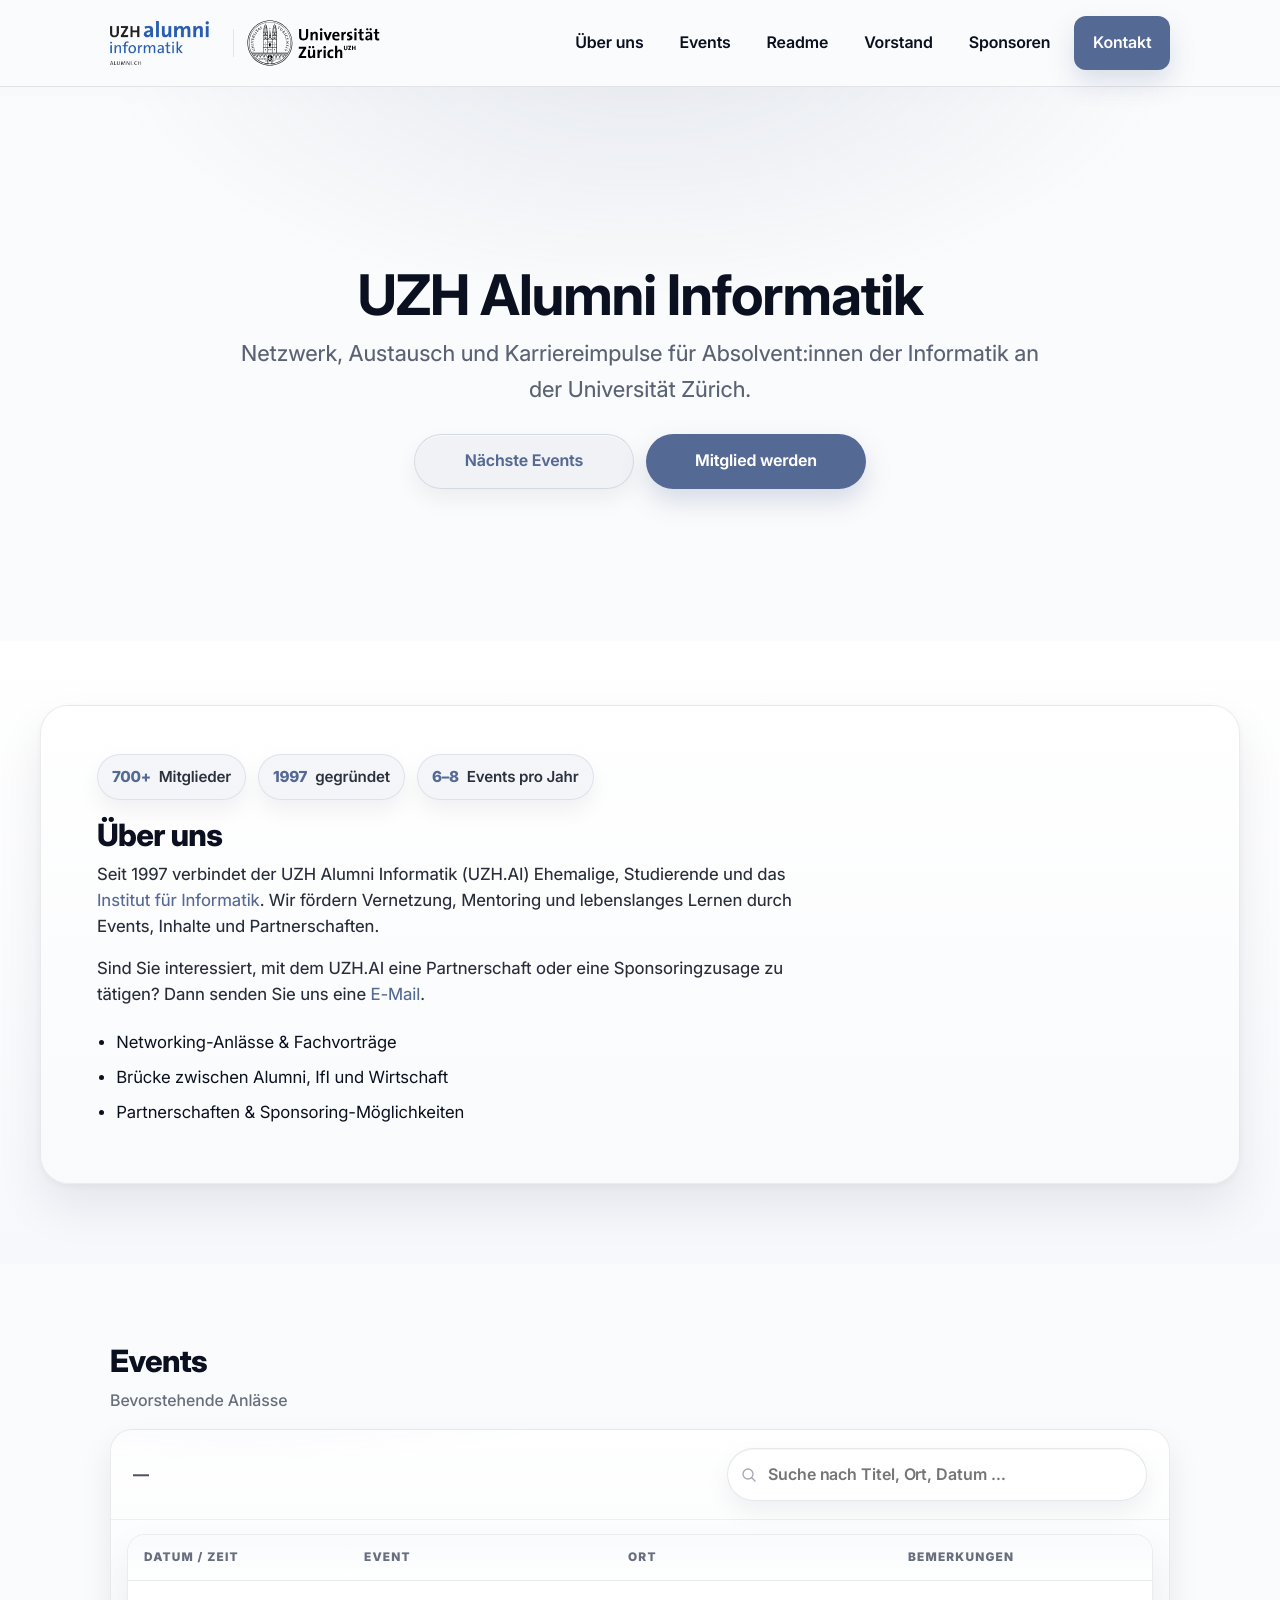
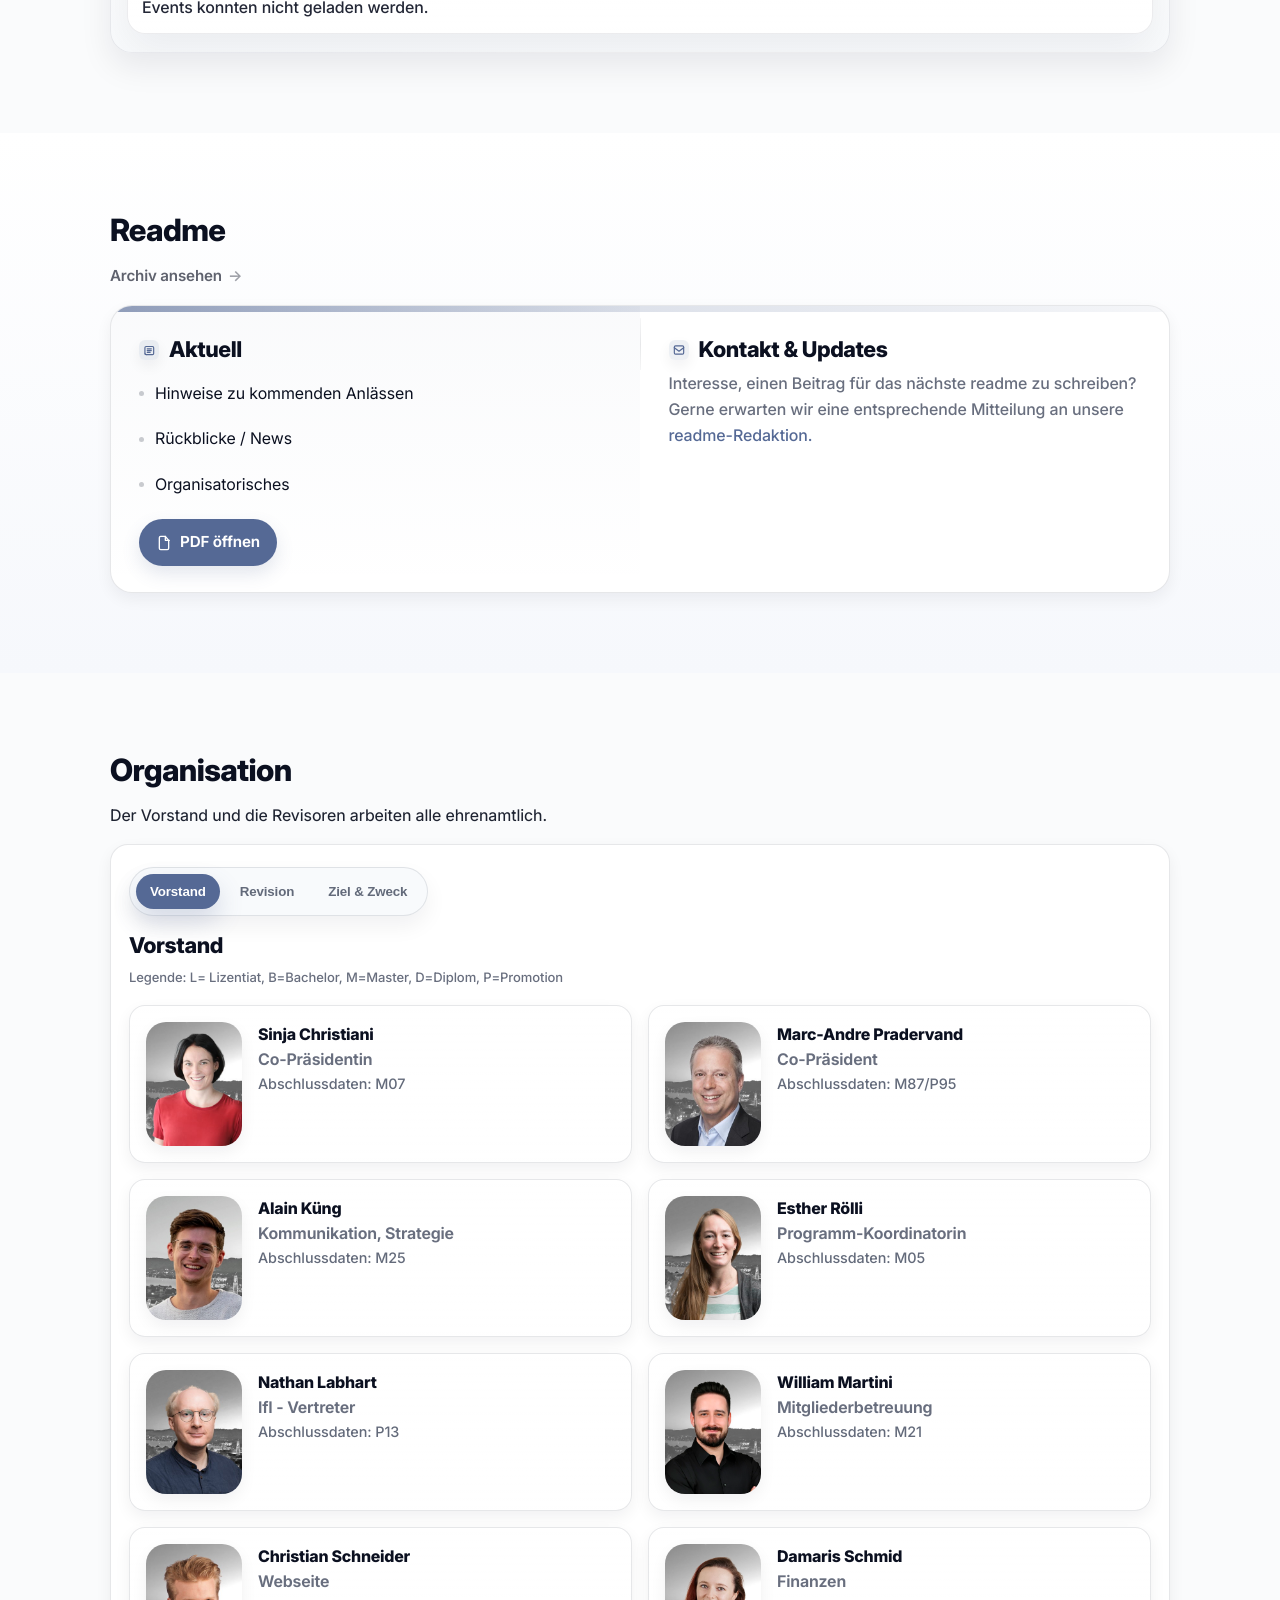
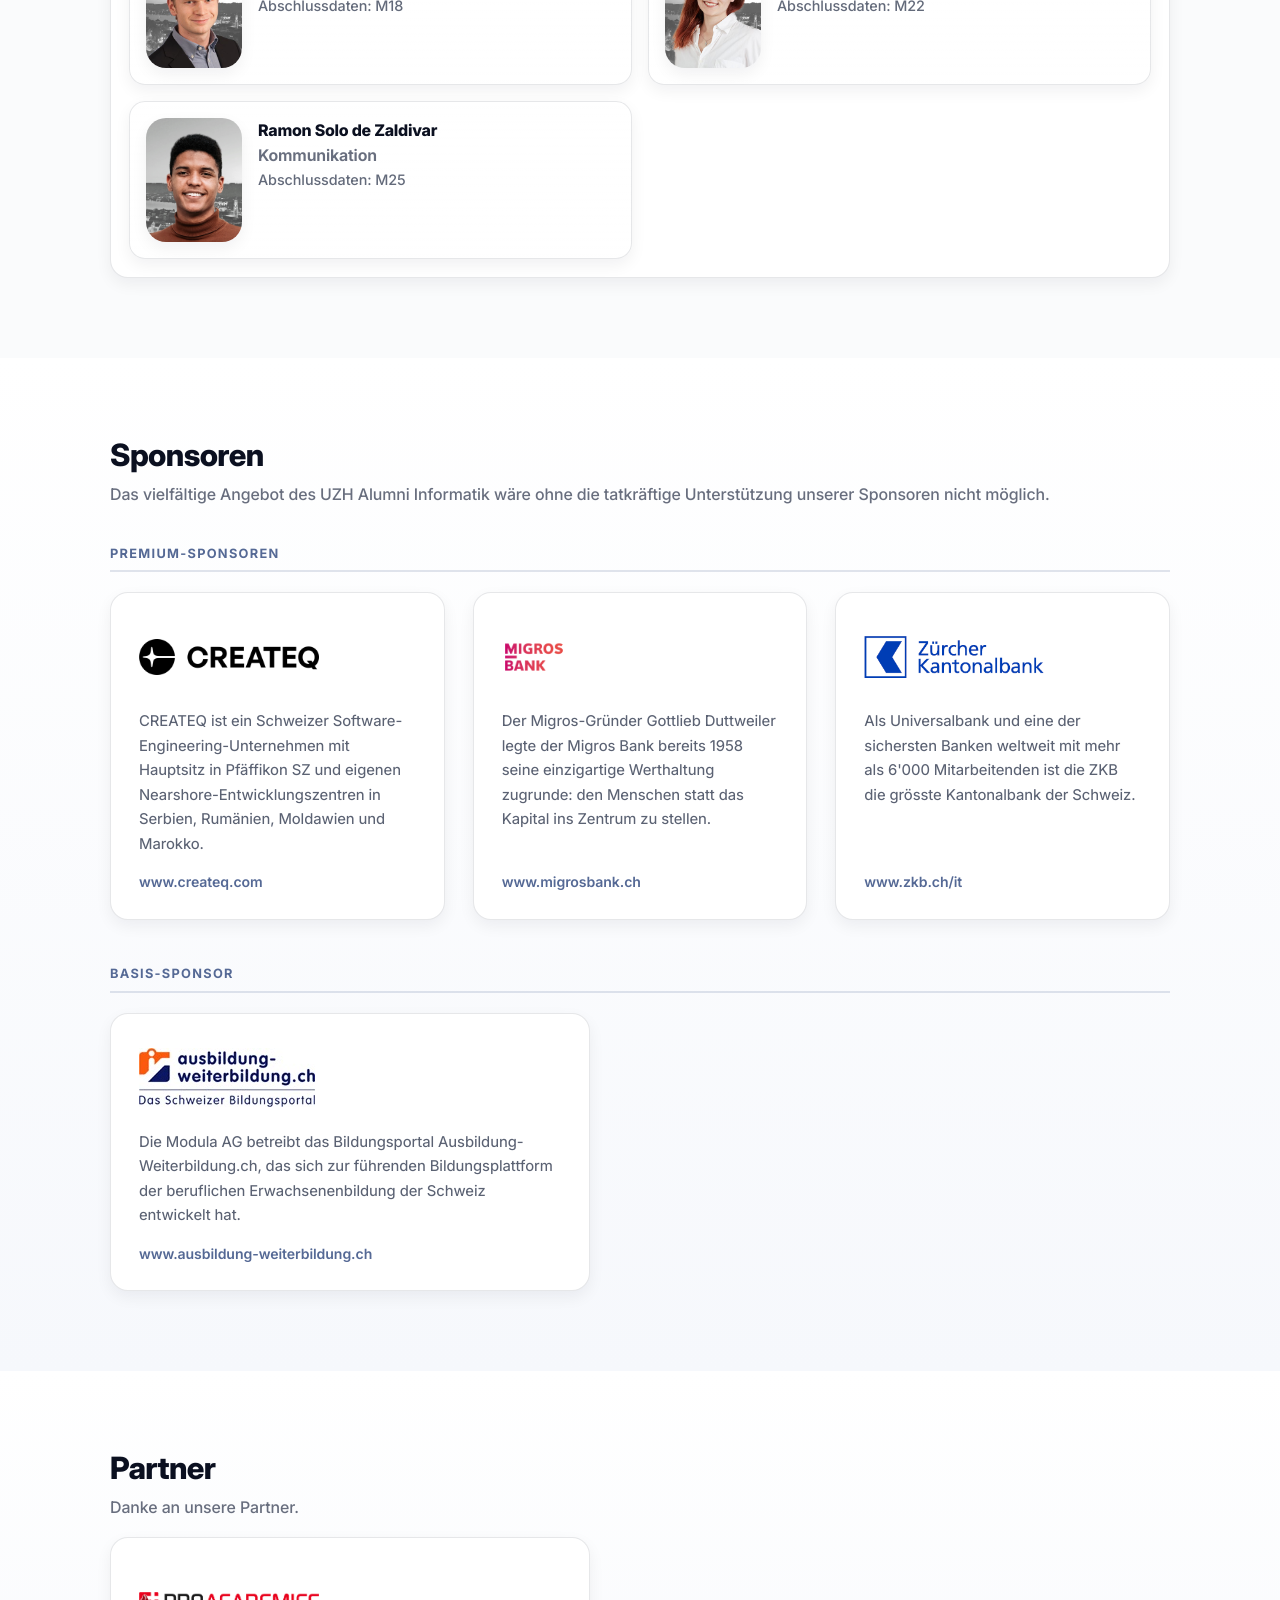
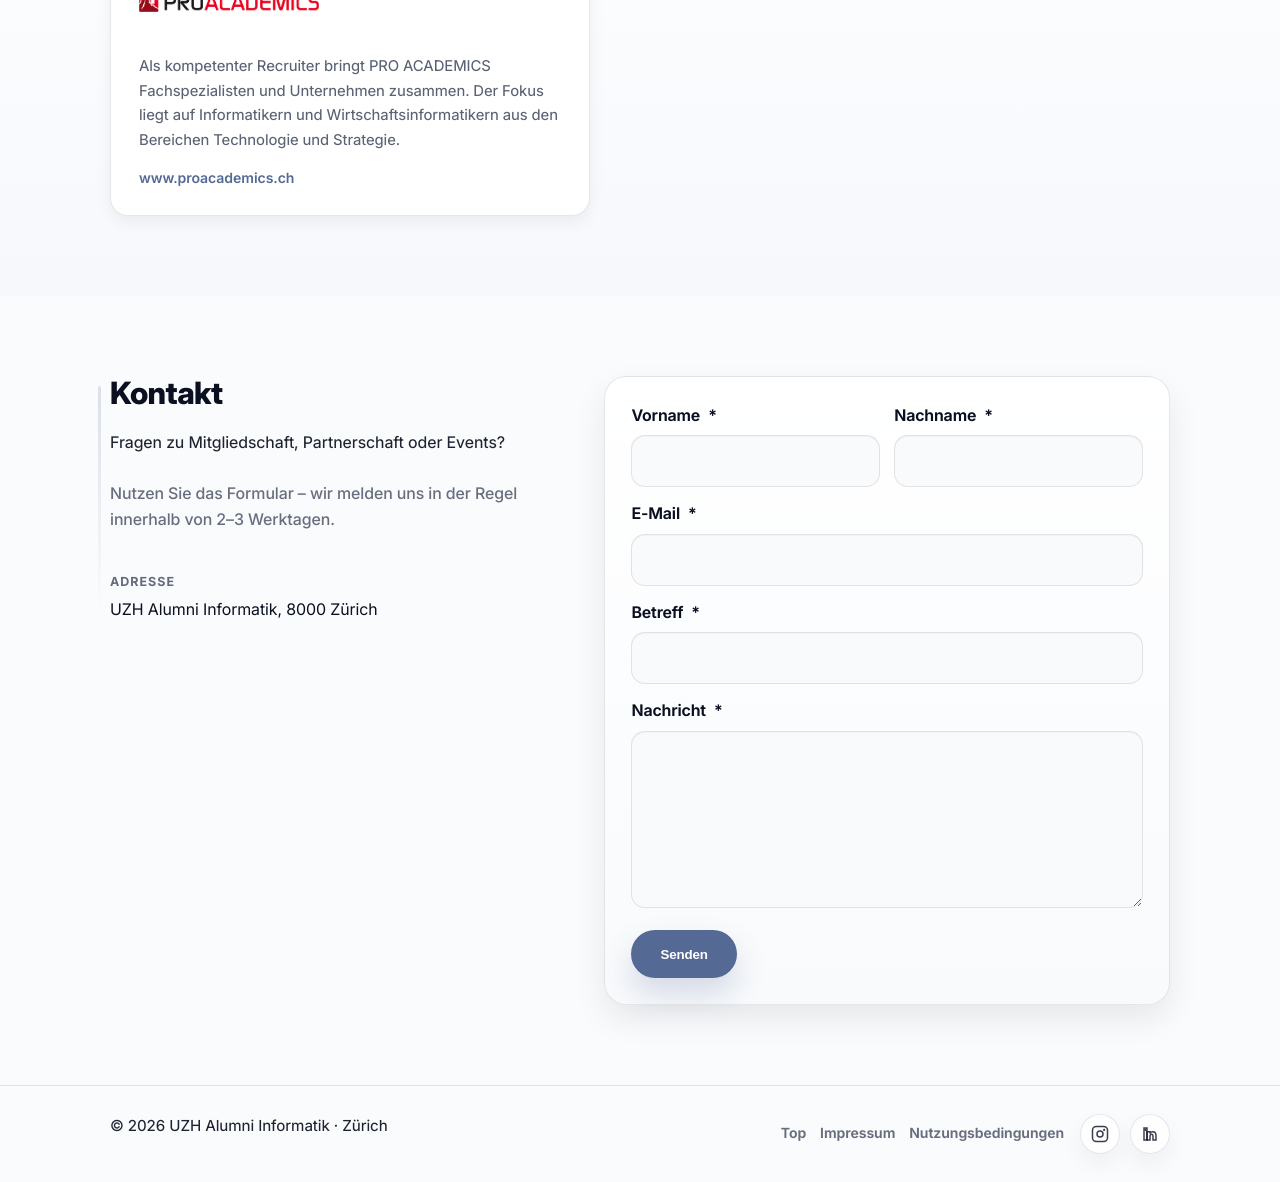
==== commit 0a8f6d77: "feat: partner card resize" ====
--- a/index.html
+++ b/index.html
@@ -413,7 +413,7 @@
         <h2>Partner</h2>
         <p class="muted">Danke an unsere Partner.</p>
 
-        <div class="sponsor-grid">
+        <div class="sponsor-grid sponsor-grid--basis">
             <div class="sponsor-card">
                 <a href="https://www.proacademics.ch/" target="_blank" rel="noopener" title="Pro Academics AG – Website öffnen" class="sponsor-logo-link">
                     <img src="uploads/logos/proacademics.webp" alt="Pro Academics AG"/>
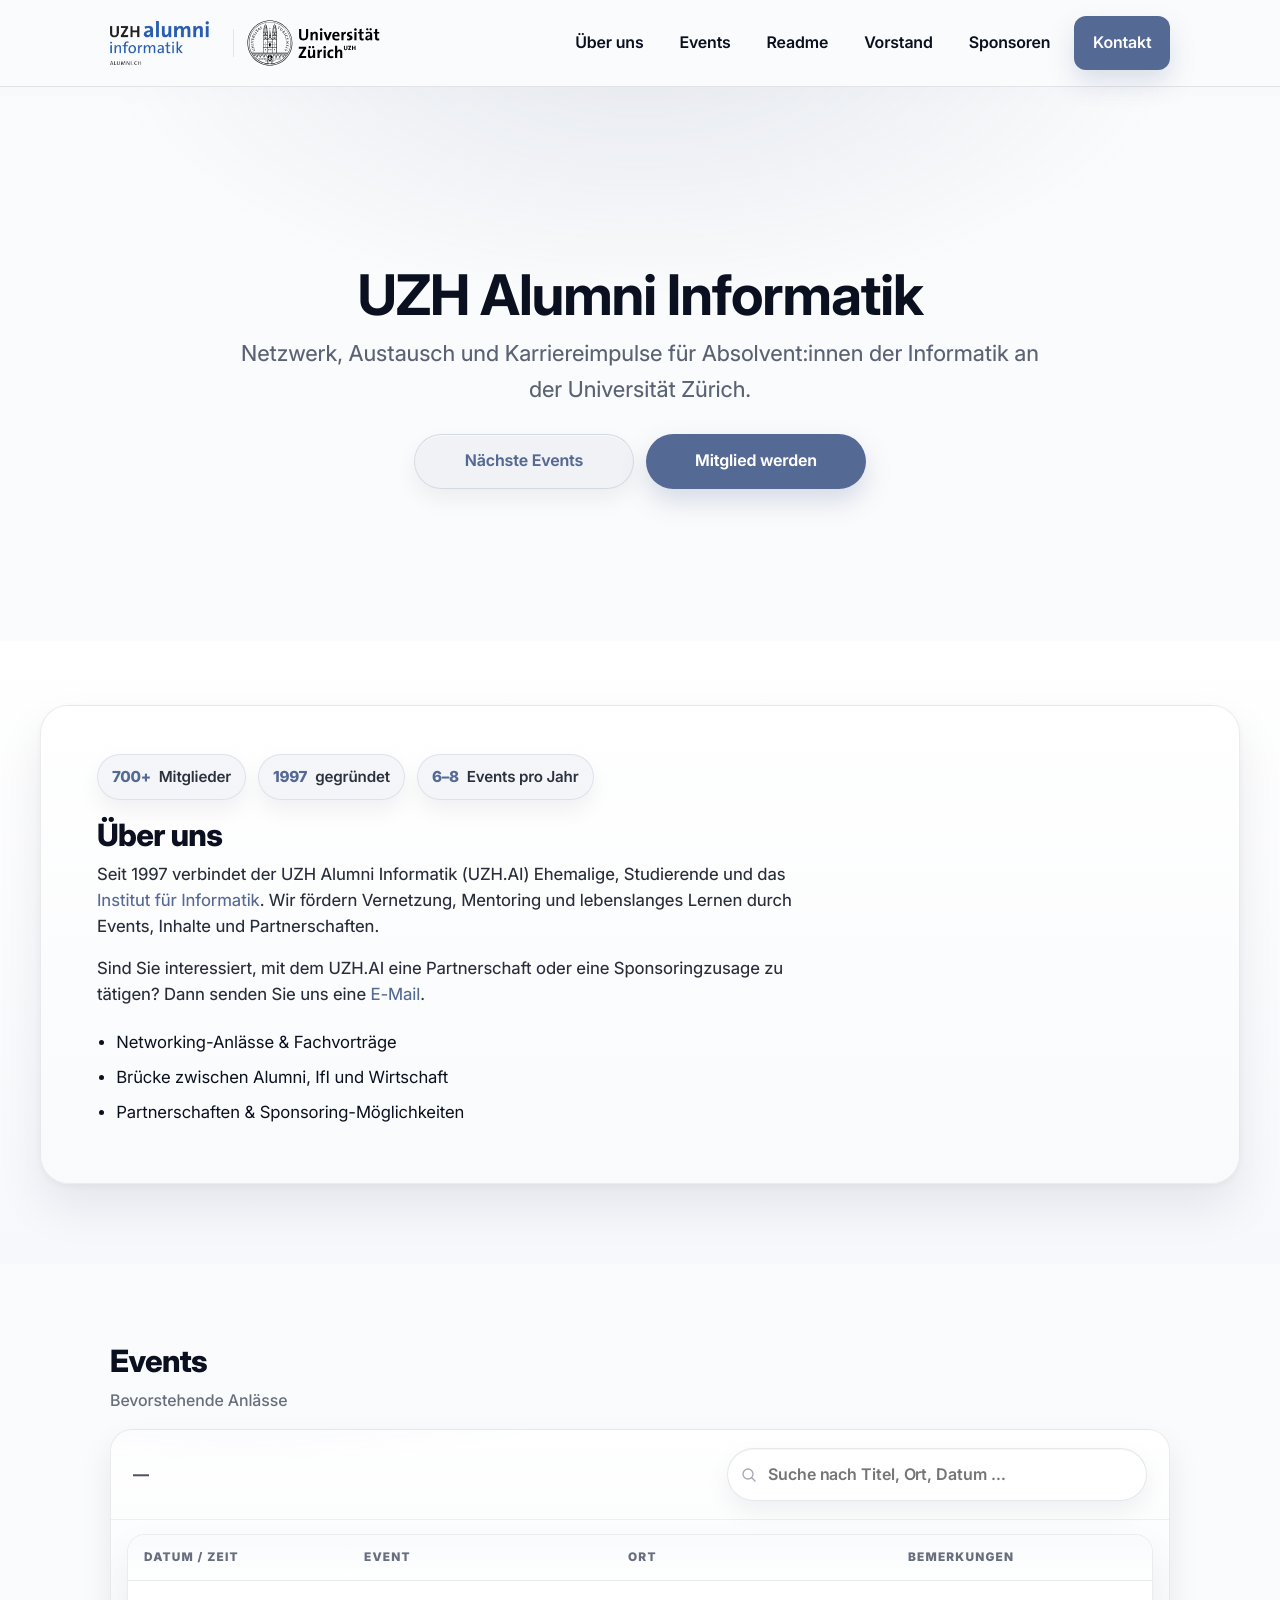
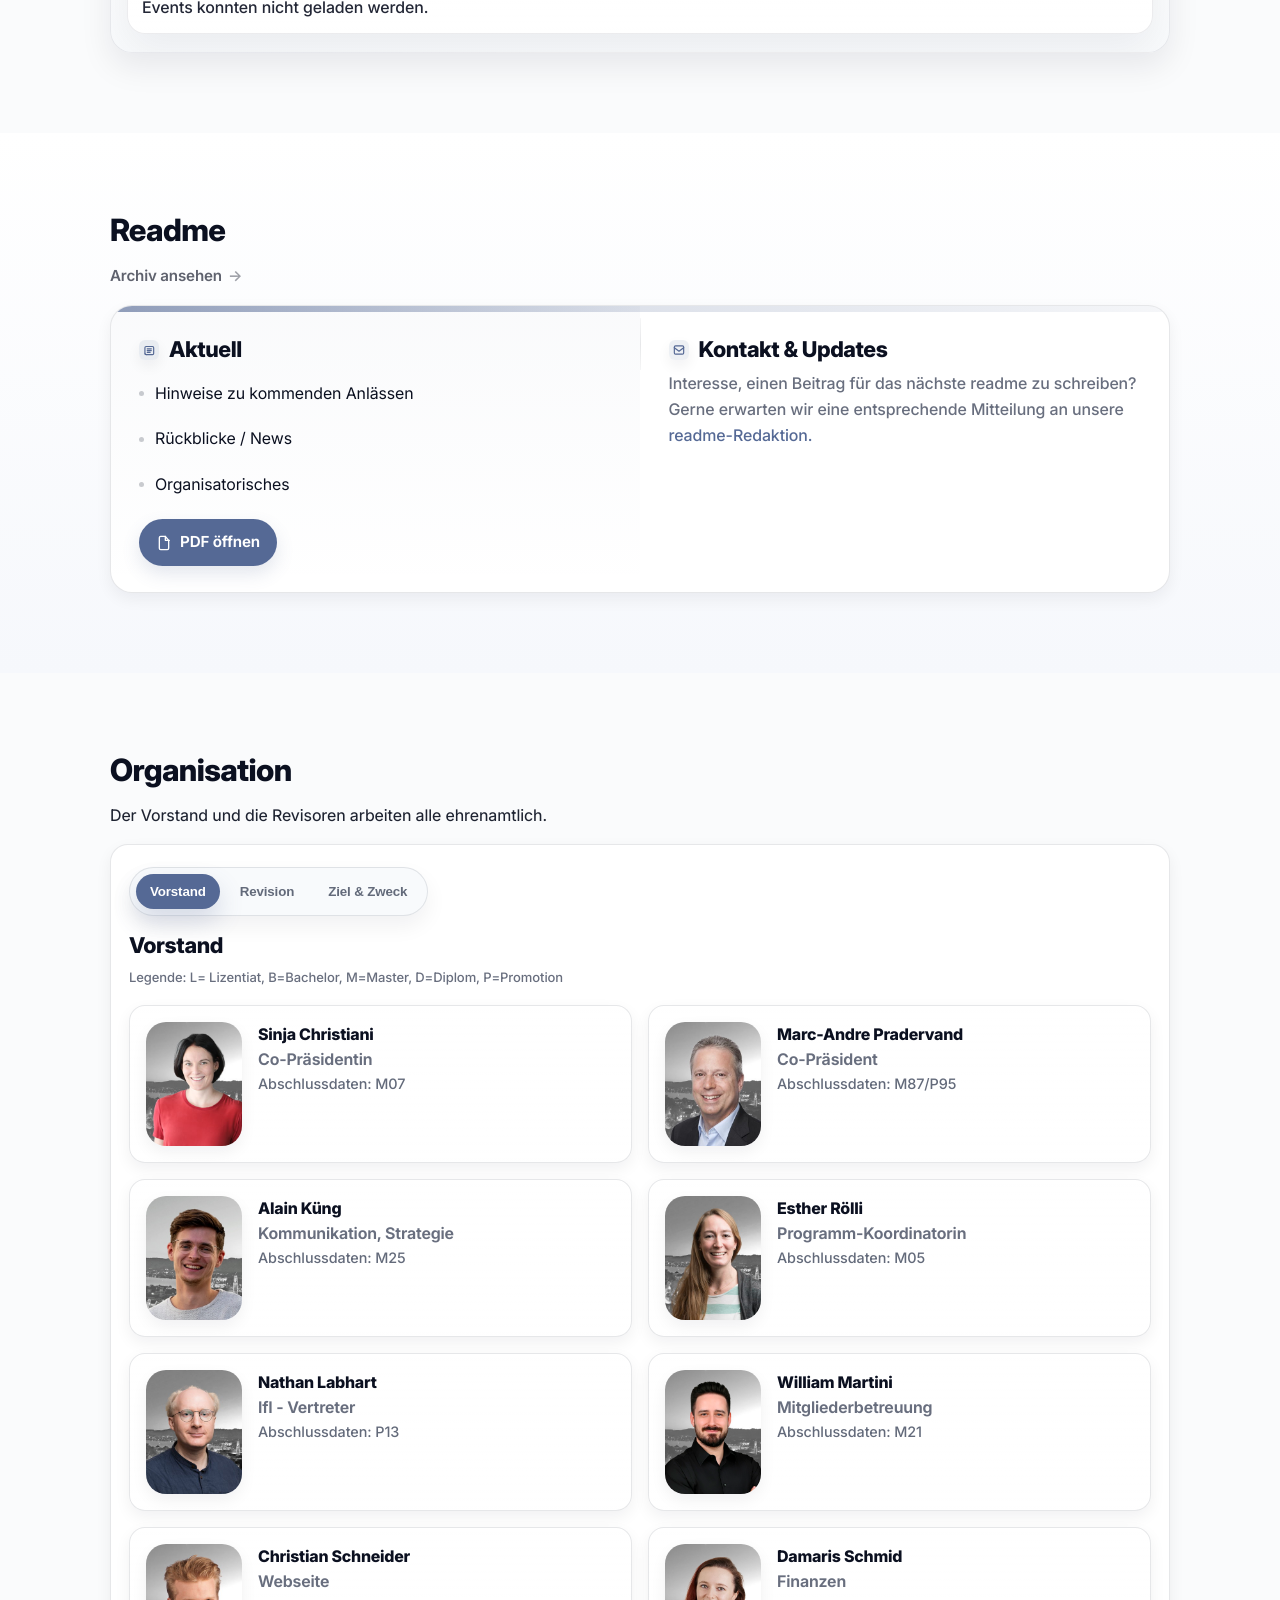
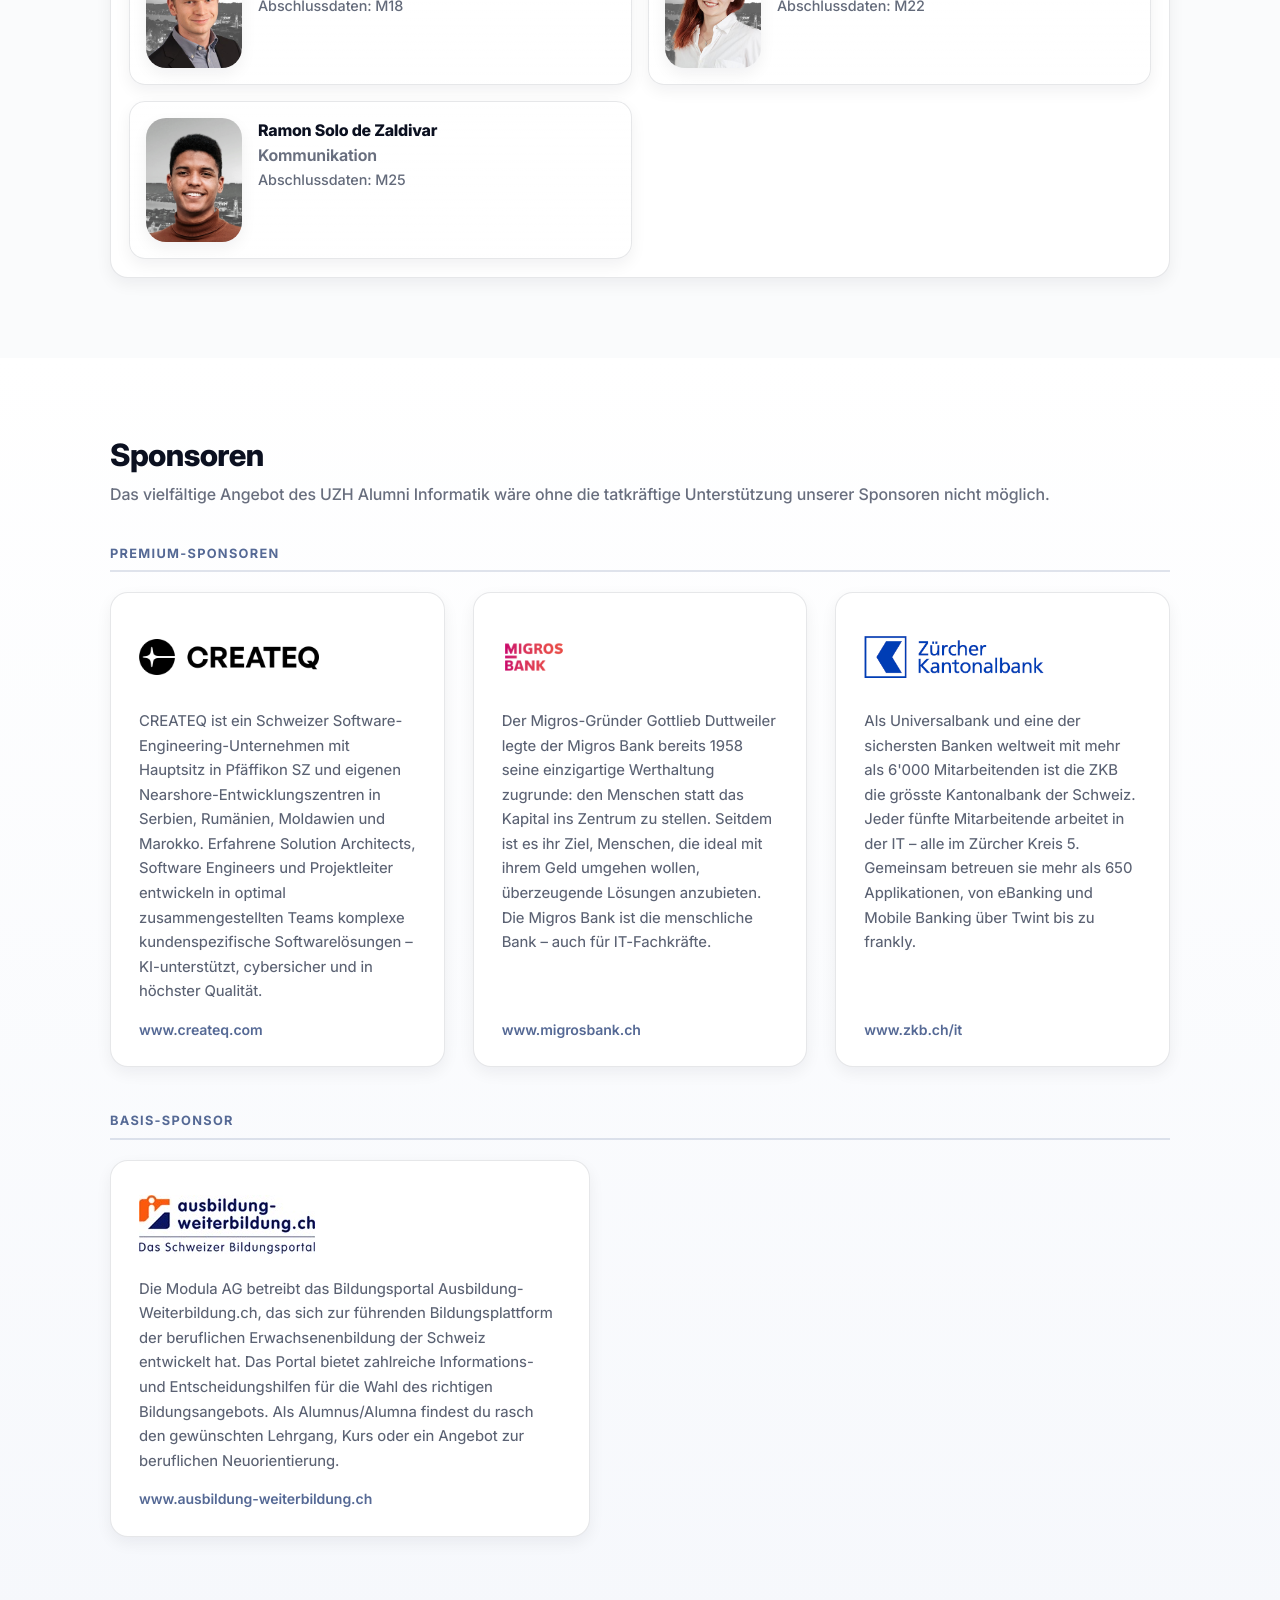
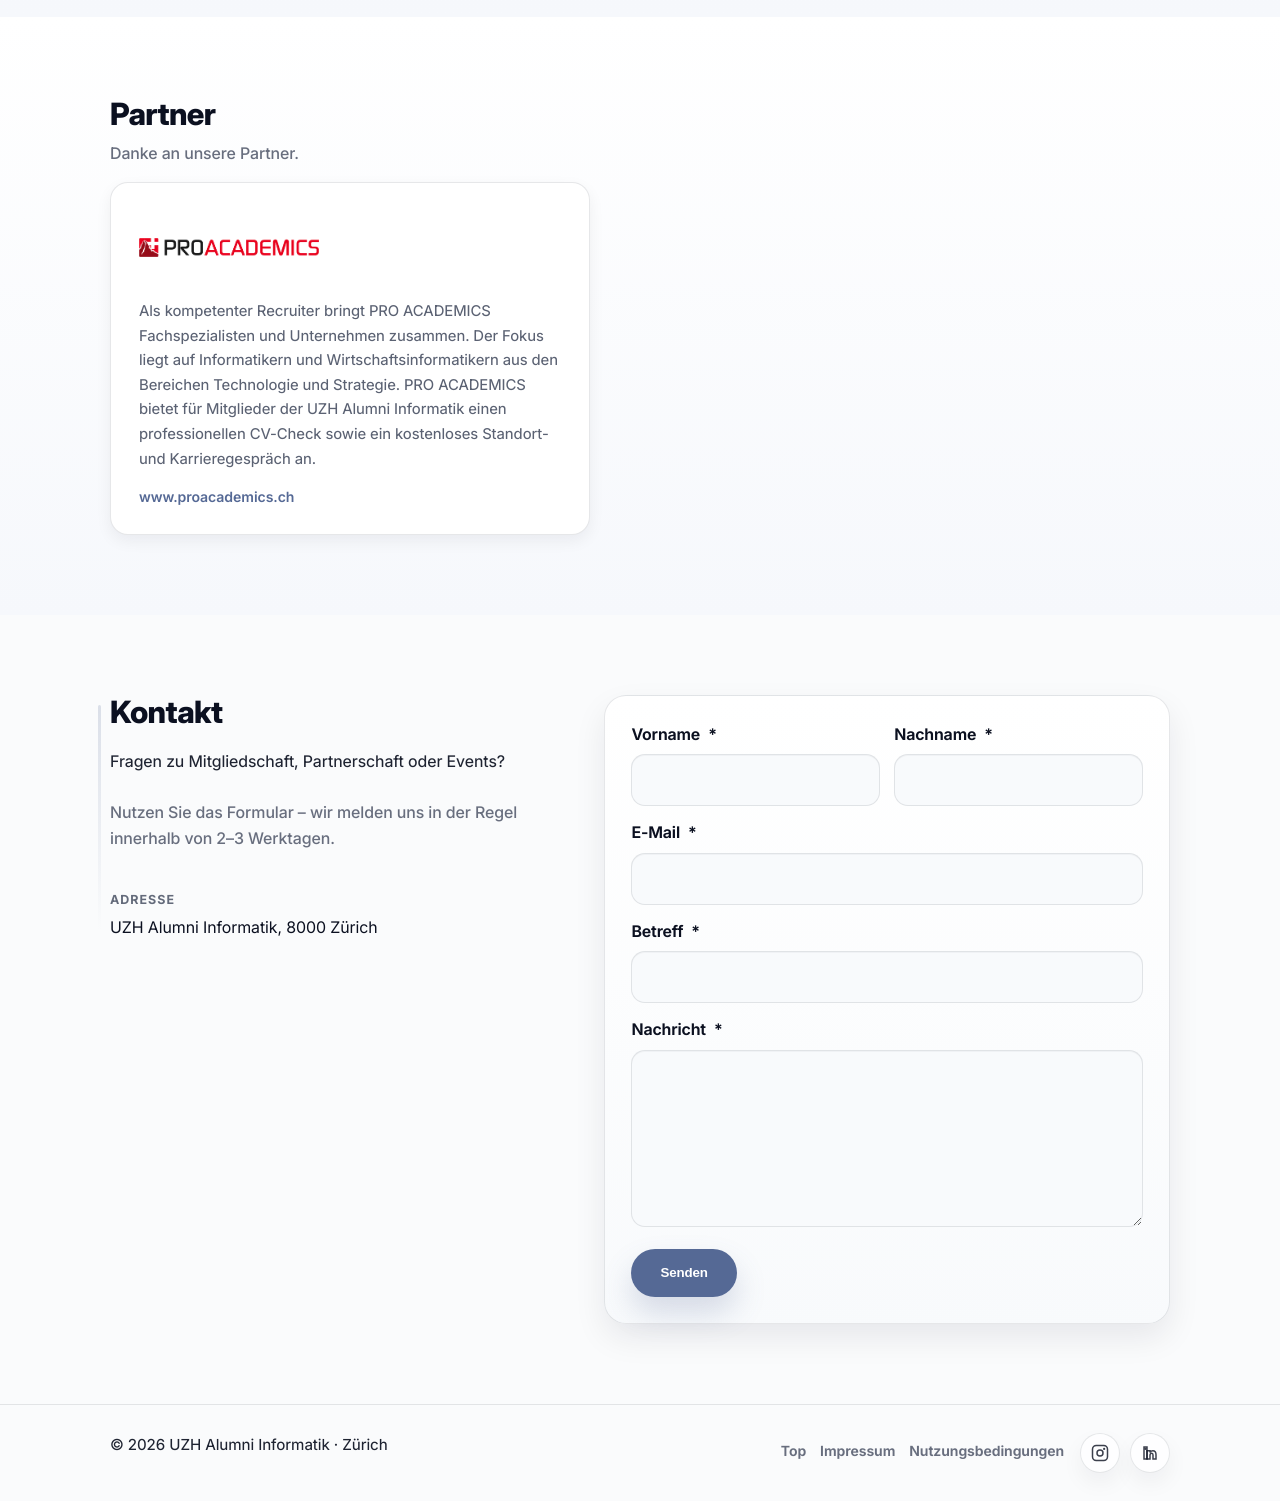
==== commit c39bad9c: "feat: sponsoren texte" ====
--- a/index.html
+++ b/index.html
@@ -373,22 +373,21 @@
                 <a href="https://www.createq.com/" target="_blank" rel="noopener" title="Createq – Website öffnen" class="sponsor-logo-link">
                     <img src="uploads/logos/logo_createq.png" alt="Createq"/>
                 </a>
-                <p class="sponsor-desc">CREATEQ ist ein Schweizer Software-Engineering-Unternehmen mit Hauptsitz in Pfäffikon SZ und eigenen Nearshore-Entwicklungszentren in Serbien, Rumänien, Moldawien und Marokko.
-                </p>
+                <p class="sponsor-desc">CREATEQ ist ein Schweizer Software-Engineering-Unternehmen mit Hauptsitz in Pfäffikon SZ und eigenen Nearshore-Entwicklungszentren in Serbien, Rumänien, Moldawien und Marokko. Erfahrene Solution Architects, Software Engineers und Projektleiter entwickeln in optimal zusammengestellten Teams komplexe kundenspezifische Softwarelösungen – KI-unterstützt, cybersicher und in höchster Qualität.</p>
                 <a href="https://www.createq.com/" target="_blank" rel="noopener" class="sponsor-link">www.createq.com</a>
             </div>
             <div class="sponsor-card">
                 <a href="https://www.migrosbank.ch/" target="_blank" rel="noopener" title="Migros Bank – Website öffnen" class="sponsor-logo-link">
                     <img src="uploads/logos/logo_migrosbank.png" alt="Migros Bank"/>
                 </a>
-                <p class="sponsor-desc">Der Migros-Gründer Gottlieb Duttweiler legte der Migros Bank bereits 1958 seine einzigartige Werthaltung zugrunde: den Menschen statt das Kapital ins Zentrum zu stellen.</p>
+                <p class="sponsor-desc">Der Migros-Gründer Gottlieb Duttweiler legte der Migros Bank bereits 1958 seine einzigartige Werthaltung zugrunde: den Menschen statt das Kapital ins Zentrum zu stellen. Seitdem ist es ihr Ziel, Menschen, die ideal mit ihrem Geld umgehen wollen, überzeugende Lösungen anzubieten. Die Migros Bank ist die menschliche Bank – auch für IT-Fachkräfte.</p>
                 <a href="https://www.migrosbank.ch/" target="_blank" rel="noopener" class="sponsor-link">www.migrosbank.ch</a>
             </div>
             <div class="sponsor-card">
                 <a href="https://www.zkb.ch/it" target="_blank" rel="noopener" title="Zürcher Kantonalbank – Website öffnen" class="sponsor-logo-link">
                     <img src="uploads/logos/logo_zkb.png" alt="Zürcher Kantonalbank"/>
                 </a>
-                <p class="sponsor-desc">Als Universalbank und eine der sichersten Banken weltweit mit mehr als 6'000 Mitarbeitenden ist die ZKB die grösste Kantonalbank der Schweiz.</p>
+                <p class="sponsor-desc">Als Universalbank und eine der sichersten Banken weltweit mit mehr als 6'000 Mitarbeitenden ist die ZKB die grösste Kantonalbank der Schweiz. Jeder fünfte Mitarbeitende arbeitet in der IT – alle im Zürcher Kreis 5. Gemeinsam betreuen sie mehr als 650 Applikationen, von eBanking und Mobile Banking über Twint bis zu frankly.</p>
                 <a href="https://www.zkb.ch/it" target="_blank" rel="noopener" class="sponsor-link">www.zkb.ch/it</a>
             </div>
         </div>
@@ -399,8 +398,7 @@
                 <a href="https://www.ausbildung-weiterbildung.ch/" target="_blank" rel="noopener" title="Ausbildung-Weiterbildung.ch – Website öffnen" class="sponsor-logo-link">
                     <img src="uploads/logos/logo_ausbildung-weiterbildung.jpg" alt="Ausbildung-Weiterbildung.ch"/>
                 </a>
-                <p class="sponsor-desc">Die Modula AG betreibt das Bildungsportal Ausbildung-Weiterbildung.ch, das sich zur führenden Bildungsplattform der beruflichen Erwachsenenbildung der Schweiz entwickelt hat.
-                </p>
+                <p class="sponsor-desc">Die Modula AG betreibt das Bildungsportal Ausbildung-Weiterbildung.ch, das sich zur führenden Bildungsplattform der beruflichen Erwachsenenbildung der Schweiz entwickelt hat. Das Portal bietet zahlreiche Informations- und Entscheidungshilfen für die Wahl des richtigen Bildungsangebots. Als Alumnus/Alumna findest du rasch den gewünschten Lehrgang, Kurs oder ein Angebot zur beruflichen Neuorientierung.</p>
                 <a href="https://www.ausbildung-weiterbildung.ch/" target="_blank" rel="noopener" class="sponsor-link">www.ausbildung-weiterbildung.ch</a>
             </div>
         </div>
@@ -418,7 +416,7 @@
                 <a href="https://www.proacademics.ch/" target="_blank" rel="noopener" title="Pro Academics AG – Website öffnen" class="sponsor-logo-link">
                     <img src="uploads/logos/proacademics.webp" alt="Pro Academics AG"/>
                 </a>
-                <p class="sponsor-desc">Als kompetenter Recruiter bringt PRO ACADEMICS Fachspezialisten und Unternehmen zusammen. Der Fokus liegt auf Informatikern und Wirtschaftsinformatikern aus den Bereichen Technologie und Strategie.</p>
+                <p class="sponsor-desc">Als kompetenter Recruiter bringt PRO ACADEMICS Fachspezialisten und Unternehmen zusammen. Der Fokus liegt auf Informatikern und Wirtschaftsinformatikern aus den Bereichen Technologie und Strategie. PRO ACADEMICS bietet für Mitglieder der UZH Alumni Informatik einen professionellen CV-Check sowie ein kostenloses Standort- und Karrieregespräch an.</p>
                 <a href="https://www.proacademics.ch/" target="_blank" rel="noopener" class="sponsor-link">www.proacademics.ch</a>
             </div>
         </div>
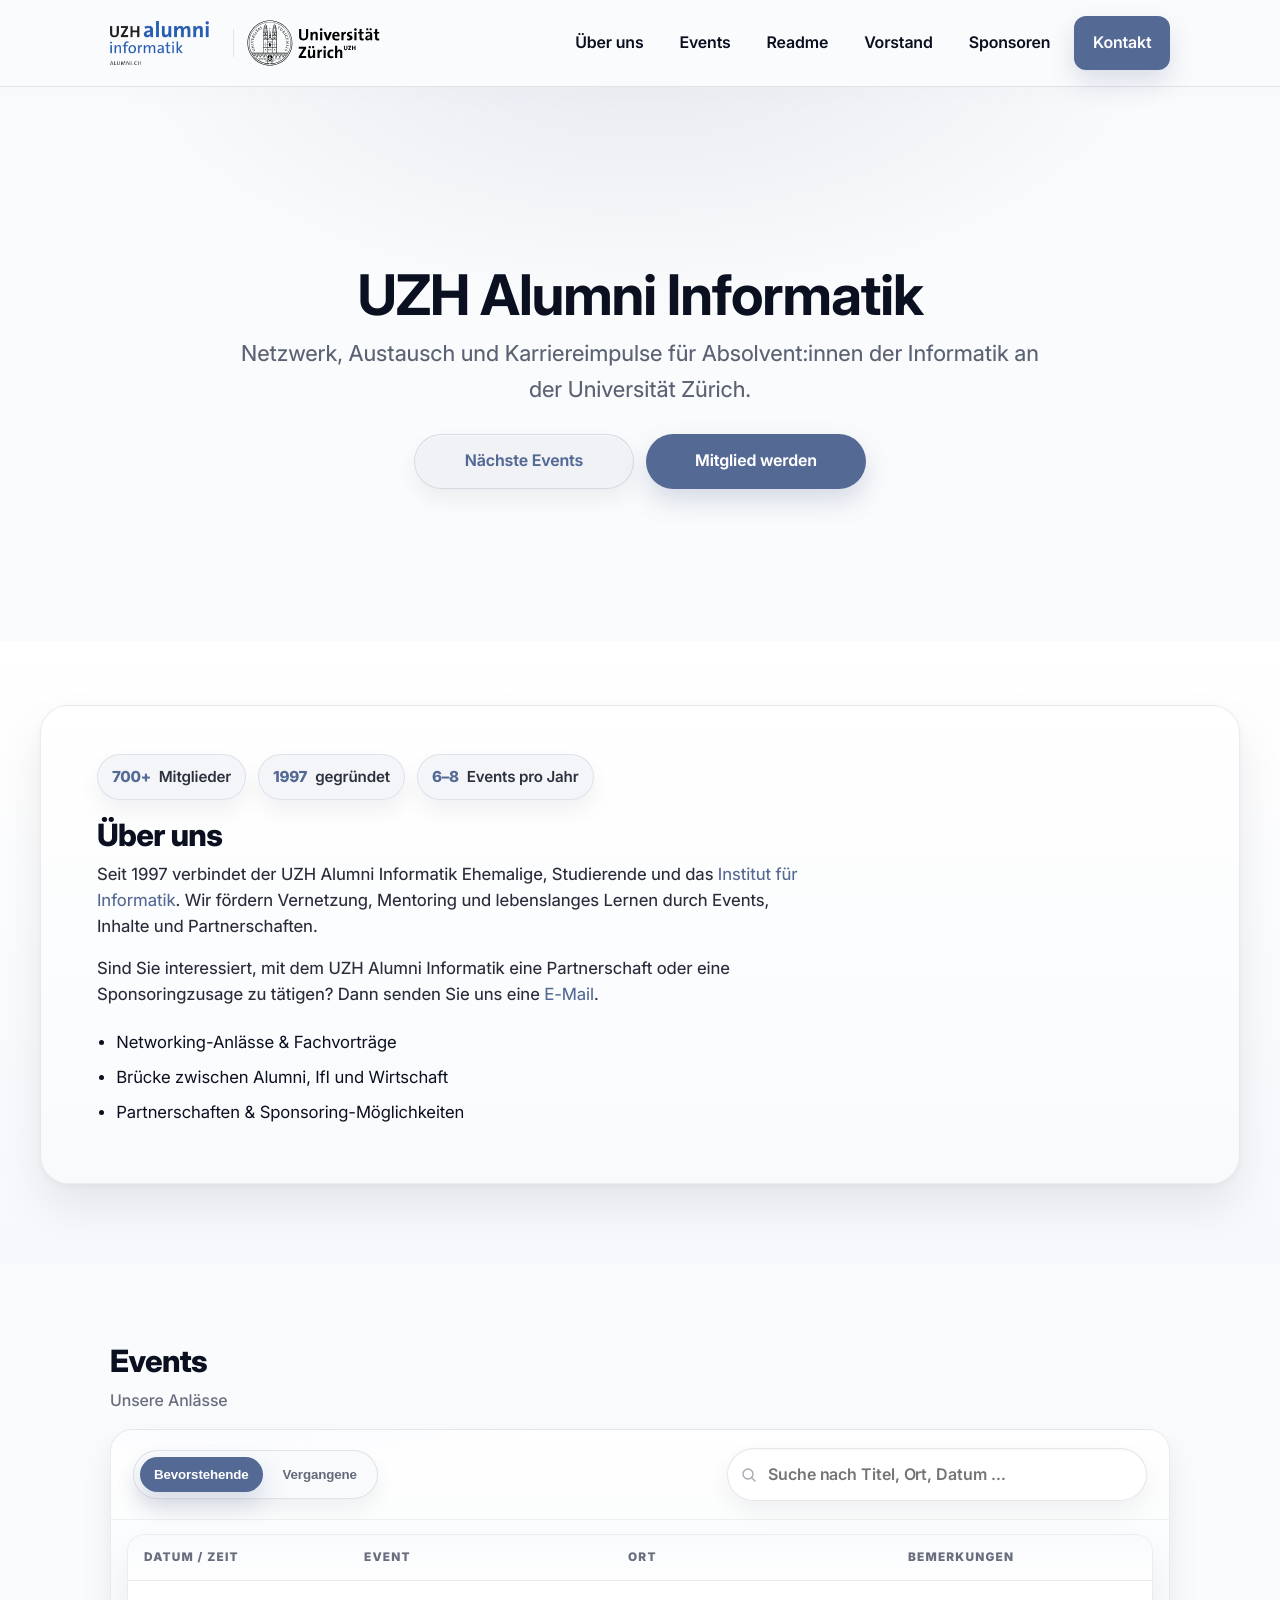
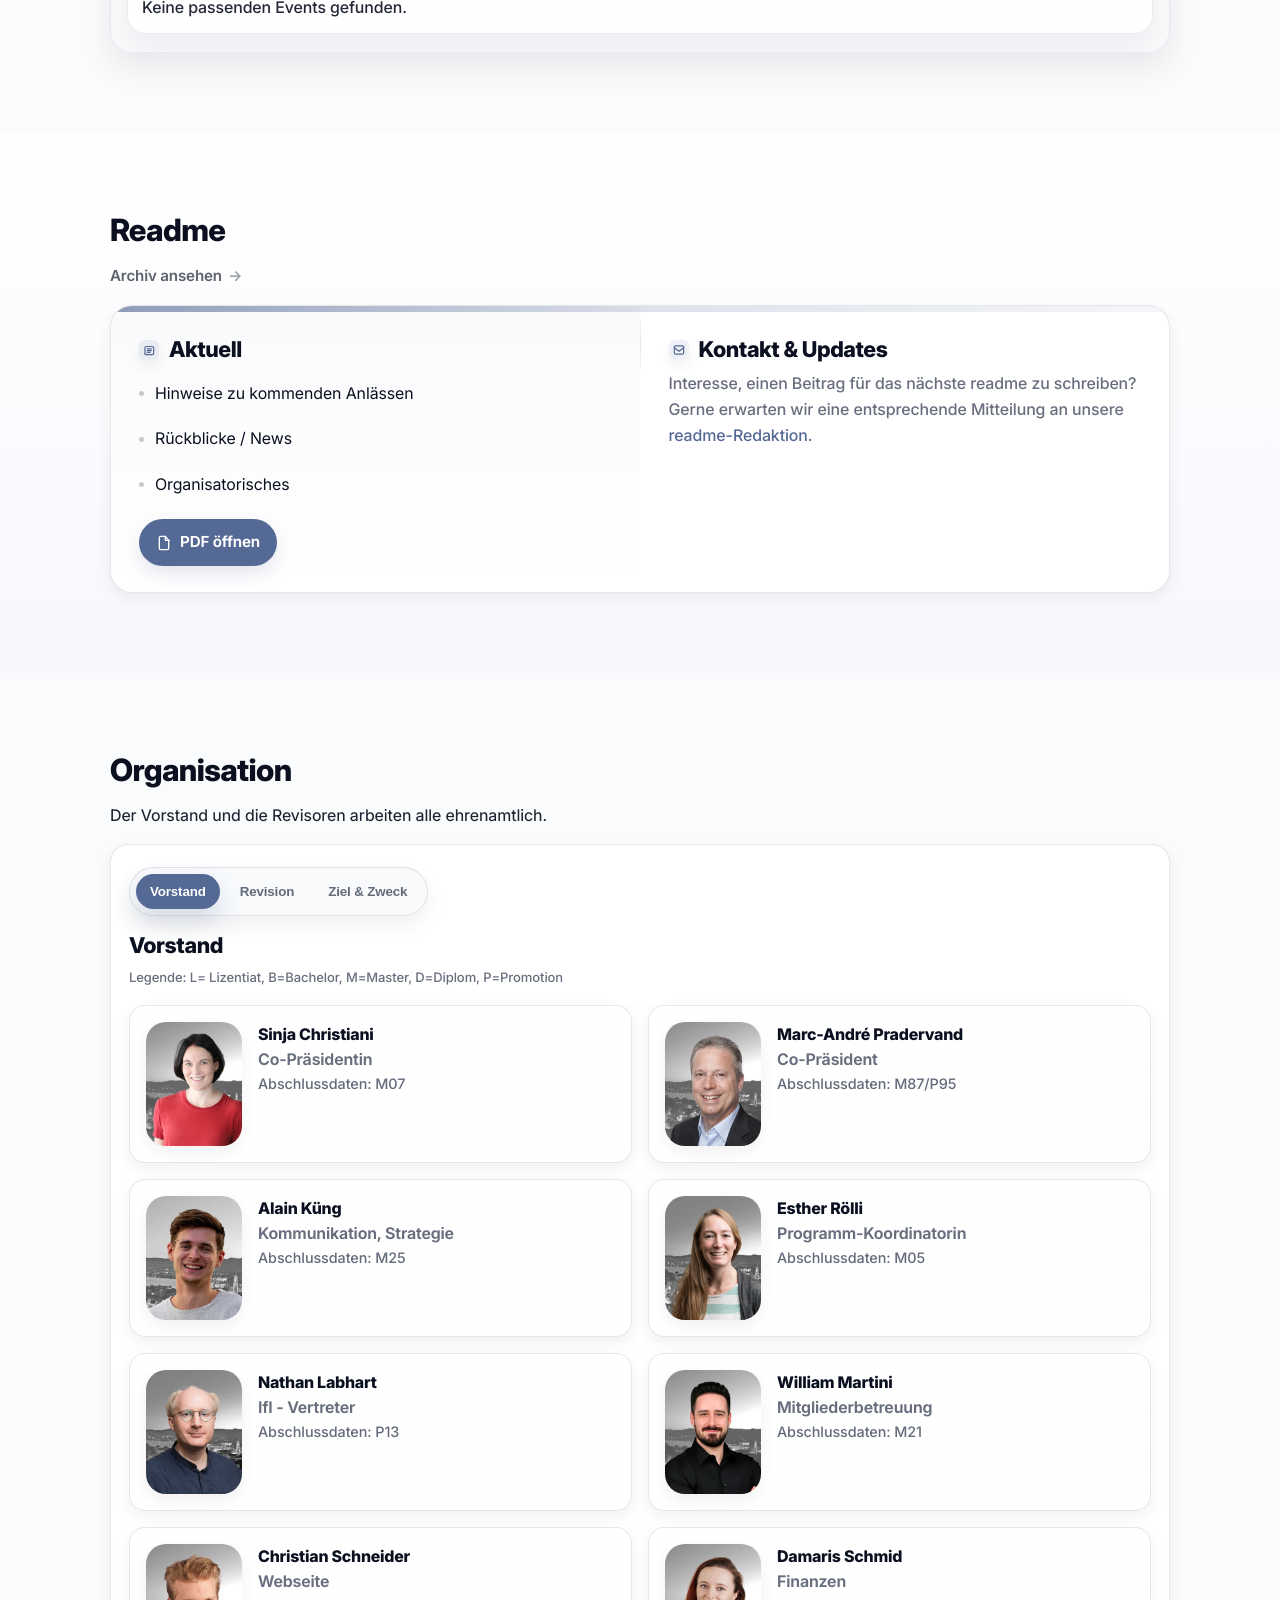
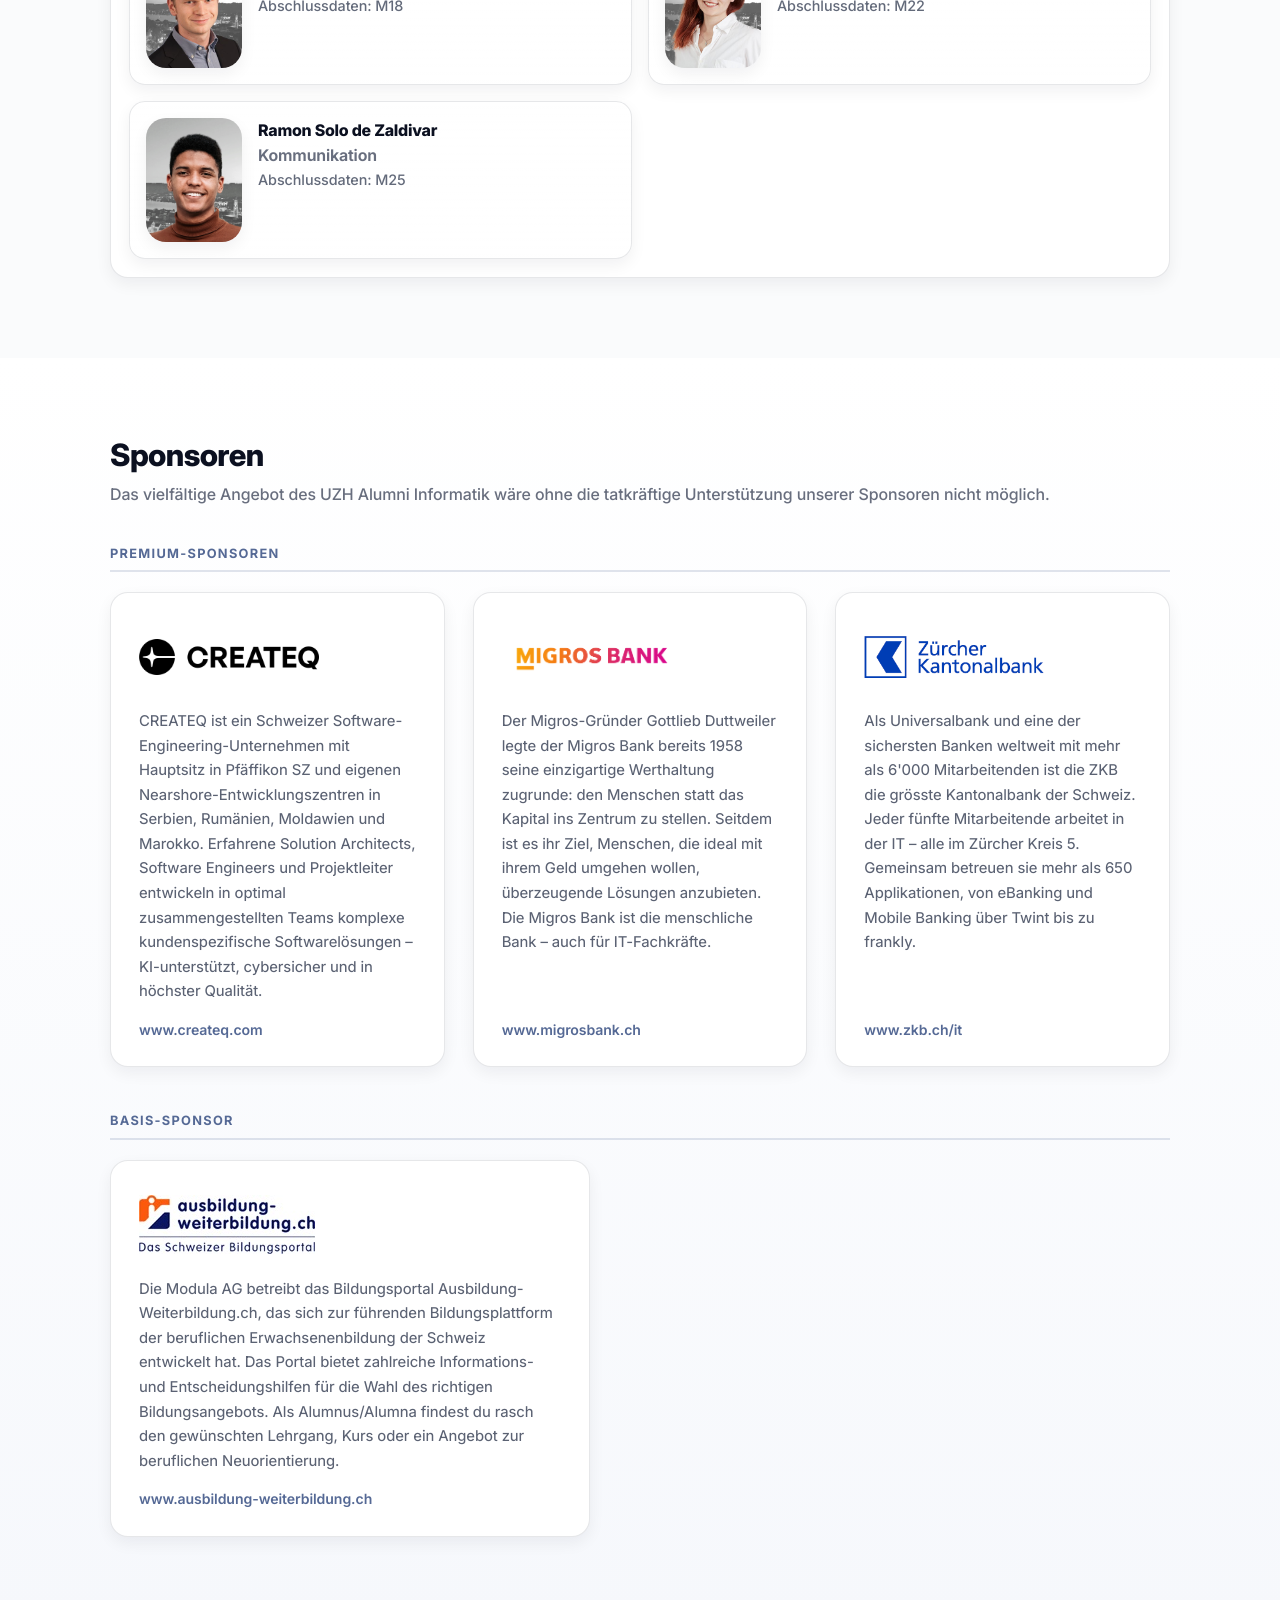
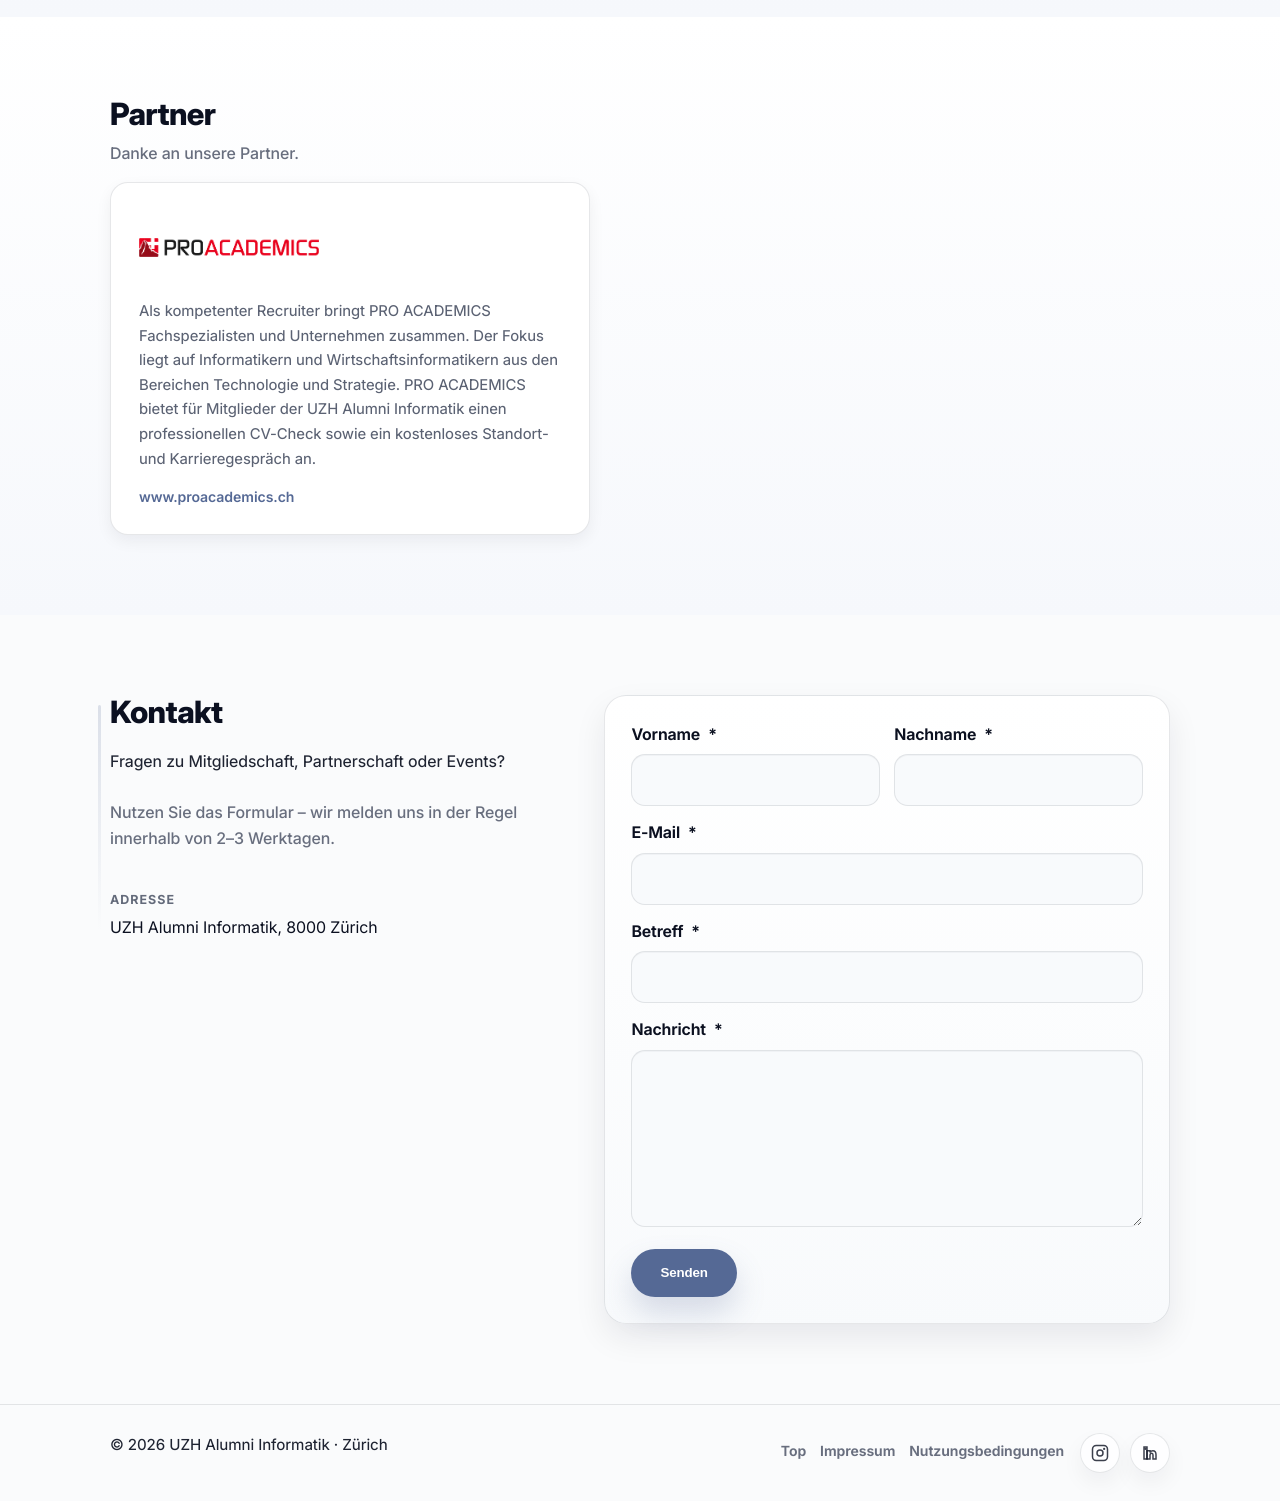
==== commit 6e806c2f: "feat: update contact form configuration and improve CSRF handling; past events filter and UI updates" ====
--- a/index.html
+++ b/index.html
@@ -71,12 +71,12 @@
 
             <h2>Über uns</h2>
             <p>
-                Seit 1997 verbindet der UZH Alumni Informatik (UZH.AI) Ehemalige, Studierende und das
+                Seit 1997 verbindet der UZH Alumni Informatik Ehemalige, Studierende und das
                 <a href="https://www.ifi.uzh.ch" target="_blank" rel="noopener">Institut für Informatik</a>.
                 Wir fördern Vernetzung, Mentoring und lebenslanges Lernen durch Events, Inhalte und Partnerschaften.
             </p>
             <p>
-                Sind Sie interessiert, mit dem UZH.AI eine Partnerschaft oder eine Sponsoringzusage zu tätigen?
+                Sind Sie interessiert, mit dem UZH Alumni Informatik eine Partnerschaft oder eine Sponsoringzusage zu tätigen?
                 Dann senden Sie uns eine <a href="#contact">E-Mail</a>.
             </p>
 
@@ -95,37 +95,72 @@
         <div class="section-head events-head">
             <div>
                 <h2>Events</h2>
-                <p class="muted">Bevorstehende Anlässe</p>
-            </div>
-
+                <p class="muted">Unsere Anlässe</p>
+            </div>
         </div>
 
         <article class="card events-card">
+
+            <!-- Toolbar: Toggle links, Suche rechts -->
             <div class="events-toolbar">
-                <div class="muted" id="eventsCount">—</div>
+                <div class="org-tabs events-tabs" role="tablist" aria-label="Events Tabs">
+                    <button class="tab active" role="tab" aria-selected="true"
+                            aria-controls="events-panel-upcoming" id="et-upcoming">
+                        Bevorstehende
+                    </button>
+                    <button class="tab" role="tab" aria-selected="false"
+                            aria-controls="events-panel-past" id="et-past">
+                        Vergangene
+                    </button>
+                </div>
                 <div class="events-search">
                     <input id="eventsQ" type="search" placeholder="Suche nach Titel, Ort, Datum …"
                            aria-label="Events-Suche">
                 </div>
             </div>
 
-            <div class="events-table-wrap">
-                <table class="events-table" aria-label="Bevorstehende Events">
-                    <thead>
-                    <tr>
-                        <th style="width:220px">Datum / Zeit</th>
-                        <th>Event</th>
-                        <th style="width:280px">Ort</th>
-                        <th style="width:260px">Bemerkungen</th>
-                    </tr>
-                    </thead>
-                    <tbody id="eventsTbody">
-                    <tr>
-                        <td colspan="4" class="muted" style="padding:14px">Lade Events …</td>
-                    </tr>
-                    </tbody>
-                </table>
-            </div>
+            <!-- Upcoming -->
+            <div id="events-panel-upcoming" role="tabpanel" aria-labelledby="et-upcoming">
+                <div class="events-table-wrap">
+                    <table class="events-table" aria-label="Bevorstehende Events">
+                        <thead>
+                        <tr>
+                            <th style="width:220px">Datum / Zeit</th>
+                            <th>Event</th>
+                            <th style="width:280px">Ort</th>
+                            <th style="width:260px">Bemerkungen</th>
+                        </tr>
+                        </thead>
+                        <tbody id="eventsTbody">
+                        <tr>
+                            <td colspan="4" class="muted" style="padding:14px">Lade Events …</td>
+                        </tr>
+                        </tbody>
+                    </table>
+                </div>
+            </div>
+
+            <!-- Past -->
+            <div id="events-panel-past" class="hidden" role="tabpanel" aria-labelledby="et-past">
+                <div class="events-table-wrap">
+                    <table class="events-table" aria-label="Vergangene Events">
+                        <thead>
+                        <tr>
+                            <th style="width:220px">Datum / Zeit</th>
+                            <th>Event</th>
+                            <th style="width:280px">Ort</th>
+                            <th style="width:260px">Bemerkungen</th>
+                        </tr>
+                        </thead>
+                        <tbody id="eventsTbodyPast">
+                        <tr>
+                            <td colspan="4" class="muted" style="padding:14px">Lade Events …</td>
+                        </tr>
+                        </tbody>
+                    </table>
+                </div>
+            </div>
+
         </article>
     </div>
 </section>
@@ -215,7 +250,7 @@
                             <img class="person-photo" src="uploads/vorstand/marc.jpg" alt="Marc-Andre Pradervand"
                                  loading="lazy">
                             <div class="person-body">
-                                <div class="person-name">Marc-Andre Pradervand</div>
+                                <div class="person-name">Marc-André Pradervand</div>
                                 <div class="person-role">Co-Präsident</div>
                                 <div class="person-meta">Abschlussdaten: M87/P95</div>
                             </div>
@@ -326,22 +361,22 @@
                     <div class="zweck-grid">
                         <div>
                             <p class="muted">
-                                Die UZH Alumni Informatik (UZH.AI) wurde 1997 gegründet und war 2006 Mitgründerin des
+                                Die UZH Alumni Informatik wurde 1997 gegründet und war 2006 Mitgründerin des
                                 Dachverbandes der Alumni-Organisationen der Universität Zürich.
                             </p>
                             <p class="muted">Der Verein richtet sich an alle Absolventinnen und Absolventen eines
                                 Informatikstudiums an der Universität Zürich sowie an promovierte Forschende des
-                                Instituts für Informatik (IfI). Ziel der UZH.AI ist es:</p>
+                                Instituts für Informatik (IfI). Ziel der UZH Alumni Informatik ist es:</p>
                             <ul class="checklist">
                                 <li>Kontaktpflege unter ehemaligen Studentinnen und Studenten (engl. alumni) nach dem
                                     Abschluss des Studiums oder des Doktorats und Aufbau einer Plattform für
                                     Erfahrungsaustausch, Networking, Karriereförderung und gesellschaftliche Anlässe.
                                 </li>
-                                <li>Förderung des Ansehens der UZH.AI Studiengänge in der Öffentlichkeit und damit des
+                                <li>Förderung des Ansehens der Informatik Studiengänge in der Öffentlichkeit und damit des
                                     Ansehens der Universität Zürich (UZH), des Instituts für Informatik (IfI) und der
                                     wirtschaftswissenschaftlichen Fakultät (WWF) und der UZH Alumni-Gemeinde
                                 </li>
-                                <li>Unterstützung des akademischen Nachwuchses in den UZH.AI-Studiengängen.</li>
+                                <li>Unterstützung des akademischen Nachwuchses in den Informatik-Studiengängen.</li>
                                 <li>Vernetzung von Alumni & IfI</li>
                             </ul>
                         </div>
@@ -378,7 +413,7 @@
             </div>
             <div class="sponsor-card">
                 <a href="https://www.migrosbank.ch/" target="_blank" rel="noopener" title="Migros Bank – Website öffnen" class="sponsor-logo-link">
-                    <img src="uploads/logos/logo_migrosbank.png" alt="Migros Bank"/>
+                    <img src="uploads/logos/MigrosBank_H_Orange-Pink_CMYK.png" alt="Migros Bank"/>
                 </a>
                 <p class="sponsor-desc">Der Migros-Gründer Gottlieb Duttweiler legte der Migros Bank bereits 1958 seine einzigartige Werthaltung zugrunde: den Menschen statt das Kapital ins Zentrum zu stellen. Seitdem ist es ihr Ziel, Menschen, die ideal mit ihrem Geld umgehen wollen, überzeugende Lösungen anzubieten. Die Migros Bank ist die menschliche Bank – auch für IT-Fachkräfte.</p>
                 <a href="https://www.migrosbank.ch/" target="_blank" rel="noopener" class="sponsor-link">www.migrosbank.ch</a>
@@ -541,10 +576,10 @@
         const data = new FormData(form);
         try {
             const res = await fetch(form.action, {method: 'POST', body: data});
-            if (!res.ok) throw new Error('Server error');
-            const json = await res.json();
-
-            if (json.ok) {
+            let json;
+            try { json = await res.json(); } catch { json = null; }
+
+            if (json && json.ok) {
                 status.textContent = 'Danke! Wir melden uns.';
                 status.className = 'success-text';
                 form.reset();
@@ -553,12 +588,16 @@
                 const t = Math.random().toString(36).slice(2) + Math.random().toString(36).slice(2);
                 document.getElementById('csrf').value = t;
                 sessionStorage.setItem('csrf', t);
+            } else if (json && json.error) {
+                status.textContent = json.error;
+                status.className = 'error-text';
             } else {
-                status.textContent = json.error || 'Senden fehlgeschlagen.';
+                status.textContent = `Senden fehlgeschlagen (HTTP ${res.status}). Bitte versuchen Sie es erneut.`;
                 status.className = 'error-text';
+                console.error('Contact form error', res.status, json);
             }
         } catch (err) {
-            status.textContent = 'Netzwerkfehler. Bitte versuchen Sie es erneut.';
+            status.textContent = 'Netzwerkfehler. Bitte prüfen Sie Ihre Verbindung und versuchen Sie es erneut.';
             status.className = 'error-text';
             console.error(err);
         }
@@ -695,8 +734,10 @@
 
     // ===== Tabs for Organisation =====
     (function tabs() {
-        const buttons = document.querySelectorAll('.org-tabs .tab');
-        const panels = document.querySelectorAll('.org-panel');
+        const orgCard = document.querySelector('.org-card');
+        if (!orgCard) return;
+        const buttons = orgCard.querySelectorAll('.org-tabs .tab');
+        const panels  = orgCard.querySelectorAll('.org-panel');
 
         function activate(id) {
             buttons.forEach(b => {
@@ -710,99 +751,108 @@
         buttons.forEach(b => b.addEventListener('click', () => activate(b.id)));
     })();
 
-    /* ===== Events (CSV via API) ===== */
+    /* ===== Events (Tabs + geteilte Suche) ===== */
     (async function eventsSection() {
-        const tbody = document.getElementById('eventsTbody');
-        const countEl = document.getElementById('eventsCount');
-        const q = document.getElementById('eventsQ');
-
-        // If section not present on some pages, do nothing
-        if (!tbody || !countEl || !q) return;
-
-        let all = [];
+        const btnUpcoming  = document.getElementById('et-upcoming');
+        const btnPast      = document.getElementById('et-past');
+        const panelUp      = document.getElementById('events-panel-upcoming');
+        const panelPast    = document.getElementById('events-panel-past');
+        const tbodyUp      = document.getElementById('eventsTbody');
+        const tbodyPast    = document.getElementById('eventsTbodyPast');
+        const q            = document.getElementById('eventsQ');
+        if (!btnUpcoming || !tbodyUp || !q) return;
+
+        let dataUp   = [];
+        let dataPast = [];
+        let activeTab = 'upcoming';
 
         function esc(s) {
-            const div = document.createElement('div');
-            div.textContent = String(s ?? '');
-            return div.innerHTML;
+            const d = document.createElement('div');
+            d.textContent = String(s ?? '');
+            return d.innerHTML;
         }
 
-        function norm(s) {
-            return String(s ?? '').toLowerCase().trim();
-        }
-
-        function render() {
-            const term = norm(q.value);
-
-            const items = term
-                ? all.filter(e =>
-                    norm(
-                        `${e.datetime_text ?? ''} ${e.title ?? ''} ${e.location ?? ''} ${e.notes ?? ''} ${e.date_text ?? ''} ${e.time_text ?? ''}`
-                    ).includes(term)
-                )
-                : all.slice();
-
+        function norm(s) { return String(s ?? '').toLowerCase().trim(); }
+
+        function renderInto(tbody, items, emptyMsg) {
             if (!items.length) {
-                tbody.innerHTML =
-                    `<tr><td colspan="4" class="muted" style="padding:14px">Keine passenden Events gefunden.</td></tr>`;
-                countEl.textContent = '0 Events';
+                tbody.innerHTML = `<tr><td colspan="4" class="muted" style="padding:14px">${emptyMsg}</td></tr>`;
                 return;
             }
-
-            tbody.innerHTML = items
-                .map(e => {
-                    const meta = [];
-                    if (e.kind === 'readme') meta.push('<span class="badge badge-soft">Readme</span>');
-
-                    const notesHtml = e.notes
-                        ? `<span class="events-notes">${esc(e.notes)}</span>`
-                        : `<span class="muted">—</span>`;
-
-                    return `
+            tbody.innerHTML = items.map(e => {
+                const meta = [];
+                if (e.kind === 'readme') meta.push('<span class="badge badge-soft">Readme</span>');
+                const notesHtml = e.notes
+                    ? `<span class="events-notes">${esc(e.notes)}</span>`
+                    : `<span class="muted">—</span>`;
+                return `
           <tr>
             <td class="events-dt" data-label="Datum / Zeit">
-              <div class="events-dt-main">${
-                        esc(e.datetime_text || `${e.date_text || '—'} · ${e.time_text || '—'}`)
-                    }</div>
+              <div class="events-dt-main">${esc(e.datetime_text || `${e.date_text || '—'} · ${e.time_text || '—'}`)}</div>
               ${meta.length ? `<div class="events-dt-sub">${meta.join(' ')}</div>` : ''}
             </td>
-
             <td class="events-title" data-label="Event">${esc(e.title || '')}</td>
-            <td class="events-loc" data-label="Ort">${esc(e.location || '—')}</td>
+            <td class="events-loc"   data-label="Ort">${esc(e.location || '—')}</td>
             <td class="events-notes-cell" data-label="Bemerkungen">${notesHtml}</td>
-          </tr>
-        `;
-                })
-                .join('');
-
-            countEl.textContent = `${items.length} Event${items.length === 1 ? '' : 's'}`;
+          </tr>`;
+            }).join('');
         }
 
-        async function load() {
+        function filtered(data) {
+            const term = norm(q.value);
+            return term
+                ? data.filter(e =>
+                    norm(`${e.datetime_text ?? ''} ${e.title ?? ''} ${e.location ?? ''} ${e.notes ?? ''} ${e.date_text ?? ''} ${e.time_text ?? ''}`)
+                        .includes(term))
+                : data.slice();
+        }
+
+        function render() {
+            if (activeTab === 'upcoming') {
+                renderInto(tbodyUp, filtered(dataUp), 'Keine passenden Events gefunden.');
+            } else {
+                renderInto(tbodyPast, filtered(dataPast), 'Keine vergangenen Events gefunden.');
+            }
+        }
+
+        function activateTab(tab) {
+            activeTab = tab;
+            const isUp = tab === 'upcoming';
+            btnUpcoming.classList.toggle('active', isUp);
+            btnUpcoming.setAttribute('aria-selected', String(isUp));
+            btnPast.classList.toggle('active', !isUp);
+            btnPast.setAttribute('aria-selected', String(!isUp));
+            panelUp.classList.toggle('hidden', !isUp);
+            panelPast.classList.toggle('hidden', isUp);
+            q.value = '';
+            render();
+        }
+
+        async function loadData(url, tbody, errMsg) {
             try {
-                const res = await fetch('api/events_from_csv.php?upcoming=1', {cache: 'no-store'});
+                const res  = await fetch(url, {cache: 'no-store'});
                 if (!res.ok) throw new Error('HTTP ' + res.status);
-
                 const json = await res.json();
                 if (!json.ok) throw new Error(json.error || 'API error');
-
-                all = Array.isArray(json.items) ? json.items : [];
-                render();
+                return Array.isArray(json.items) ? json.items : [];
             } catch (err) {
                 console.error(err);
-                tbody.innerHTML =
-                    `<tr><td colspan="4" class="muted" style="padding:14px">Events konnten nicht geladen werden.</td></tr>`;
-                countEl.textContent = '—';
+                tbody.innerHTML = `<tr><td colspan="4" class="muted" style="padding:14px">${errMsg}</td></tr>`;
+                return [];
             }
         }
 
+        btnUpcoming.addEventListener('click', () => activateTab('upcoming'));
+        btnPast.addEventListener('click',     () => activateTab('past'));
+
         let t;
-        q.addEventListener('input', () => {
-            clearTimeout(t);
-            t = setTimeout(render, 120);
-        });
-
-        await load();
+        q.addEventListener('input', () => { clearTimeout(t); t = setTimeout(render, 120); });
+
+        [dataUp, dataPast] = await Promise.all([
+            loadData('api/events_from_csv.php?upcoming=1', tbodyUp,   'Events konnten nicht geladen werden.'),
+            loadData('api/events_from_csv.php?past=1',     tbodyPast, 'Events konnten nicht geladen werden.'),
+        ]);
+        render();
     })();
 </script>
 </body>
--- a/styles.css
+++ b/styles.css
@@ -1608,6 +1608,11 @@
    Keep this as the ONLY events table styling block.
 ========================================================= */
 
+/* Toggle in toolbar: kein Margin, da Toolbar das Spacing übernimmt */
+.events-toolbar .org-tabs {
+    margin: 0;
+}
+
 /* Card wrapper */
 #events .events-card.card,
 .events-card.card {
